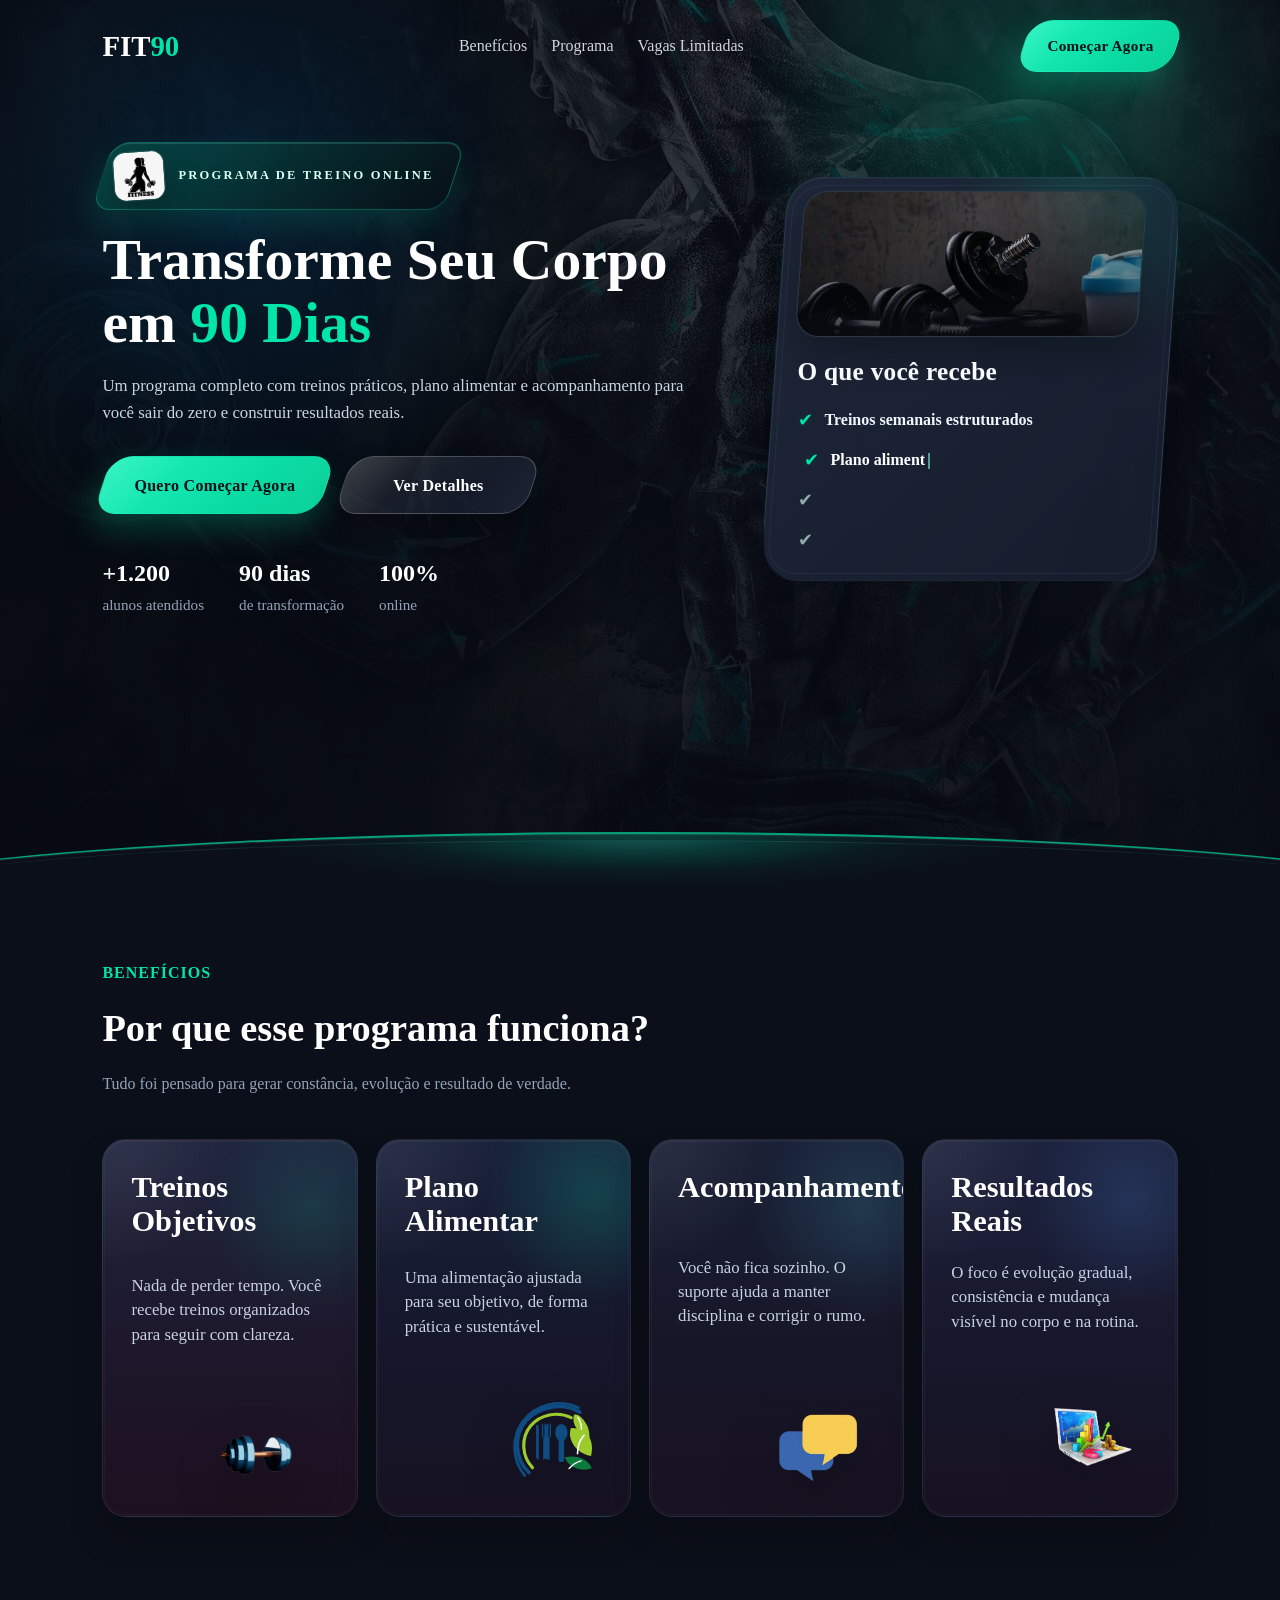
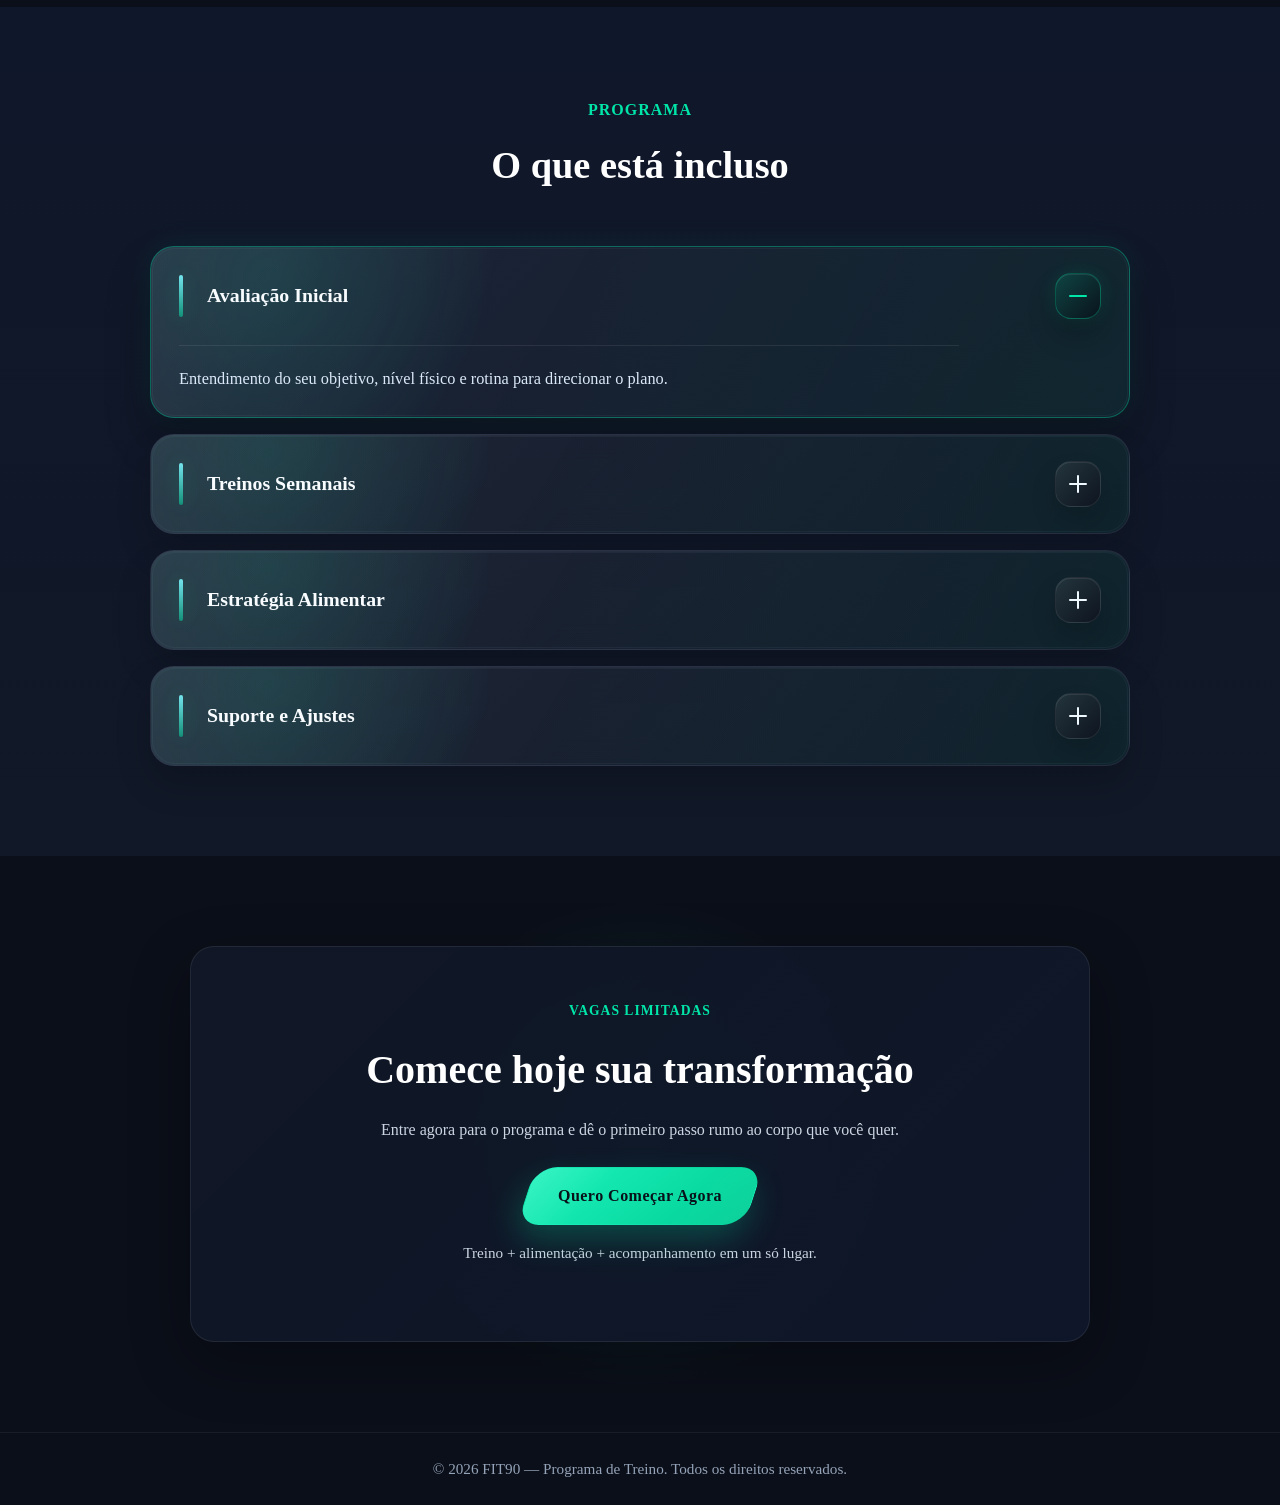
==== index.html @ c7114354 "Add files via upload" ====
<!DOCTYPE html>
<html lang="pt-BR">
<head>
  <meta charset="UTF-8" />
  <meta name="viewport" content="width=device-width, initial-scale=1.0" />
  <title>Programa de Treino | Transforme Seu Corpo</title>
  <link rel="stylesheet" href="style.css" />
</head>
<body class="site-body">
  <div class="app-view app-view--landing" id="landingView">
  <header class="hero">
    <nav class="navbar">
      <div class="logo">FIT<span>90</span></div>
      <ul class="nav-links">
        <li><a href="#beneficios">Benef&iacute;cios</a></li>
        <li><a href="#programa">Programa</a></li>
        <li><a href="#cta">Vagas Limitadas</a></li>
      </ul>
      <a href="#checkout" class="btn btn-nav" data-open-checkout>Come&ccedil;ar Agora</a>
    </nav>

    <div class="hero-content">
      <div class="hero-text">
        <span class="tag">
          <img class="tag-logo" src="fitness.jpg" alt="Logo Fitness" draggable="false" />
          Programa de treino online
        </span>
        <h1>Transforme Seu Corpo em <span>90 Dias</span></h1>
        <p>
          Um programa completo com treinos pr&aacute;ticos, plano alimentar e acompanhamento
          para voc&ecirc; sair do zero e construir resultados reais.
        </p>

        <div class="hero-buttons">
          <a href="#checkout" class="btn" data-open-checkout>Quero Come&ccedil;ar Agora</a>
          <a href="#programa" class="btn btn-secondary">Ver Detalhes</a>
        </div>

        <div class="hero-stats">
          <div>
            <strong>+1.200</strong>
            <span>alunos atendidos</span>
          </div>
          <div>
            <strong>90 dias</strong>
            <span>de transforma&ccedil;&atilde;o</span>
          </div>
          <div>
            <strong>100%</strong>
            <span>online</span>
          </div>
        </div>
      </div>

      <div class="hero-card">
        <div class="card-glow"></div>
        <div class="hero-card-media">
          <img src="rotina.png" alt="Ilustra&ccedil;&atilde;o de halteres e coqueteleira" draggable="false" />
        </div>
        <h3>O que voc&ecirc; recebe</h3>
        <ul class="typed-list">
          <li class="typed-item" data-text="Treinos semanais estruturados">
            <span class="checkmark" aria-hidden="true">&#10004;</span>
            <span class="typed-text">Treinos semanais estruturados</span>
          </li>
          <li class="typed-item" data-text="Plano alimentar pr&aacute;tico">
            <span class="checkmark" aria-hidden="true">&#10004;</span>
            <span class="typed-text">Plano alimentar pr&aacute;tico</span>
          </li>
          <li class="typed-item" data-text="Acompanhamento e suporte">
            <span class="checkmark" aria-hidden="true">&#10004;</span>
            <span class="typed-text">Acompanhamento e suporte</span>
          </li>
          <li class="typed-item" data-text="Estrat&eacute;gia para emagrecer ou ganhar massa">
            <span class="checkmark" aria-hidden="true">&#10004;</span>
            <span class="typed-text">Estrat&eacute;gia para emagrecer ou ganhar massa</span>
          </li>
        </ul>
      </div>
    </div>
  </header>

  <section id="beneficios" class="section">
    <div class="section-title section-title-left">
      <span>Benef&iacute;cios</span>
      <h2>Por que esse programa funciona?</h2>
      <p>
        Tudo foi pensado para gerar const&acirc;ncia, evolu&ccedil;&atilde;o e resultado de verdade.
      </p>
    </div>

    <div class="cards">
      <div class="card benefit-card benefit-card--teal reveal">
        <h3>Treinos Objetivos</h3>
        <p>
          Nada de perder tempo. Voc&ecirc; recebe treinos organizados para seguir com clareza.
        </p>
        <span class="benefit-icon benefit-icon--image" aria-hidden="true">
          <img src="alter-clean.png" alt="" draggable="false" />
        </span>
      </div>

      <div class="card benefit-card benefit-card--emerald reveal">
        <h3>Plano Alimentar</h3>
        <p>
          Uma alimenta&ccedil;&atilde;o ajustada para seu objetivo, de forma pr&aacute;tica e sustent&aacute;vel.
        </p>
        <span class="benefit-icon benefit-icon--image benefit-icon--food" aria-hidden="true">
          <img src="alimentacao-limpa.svg" alt="" draggable="false" />
        </span>
      </div>

      <div class="card benefit-card benefit-card--cyan reveal">
        <h3>Acompanhamento</h3>
        <p>
          Voc&ecirc; n&atilde;o fica sozinho. O suporte ajuda a manter disciplina e corrigir o rumo.
        </p>
        <span class="benefit-icon benefit-icon--image benefit-icon--chat" aria-hidden="true">
          <img src="chat-clean.png" alt="" draggable="false" />
        </span>
      </div>

      <div class="card benefit-card benefit-card--blue reveal">
        <h3>Resultados Reais</h3>
        <p>
          O foco &eacute; evolu&ccedil;&atilde;o gradual, consist&ecirc;ncia e mudan&ccedil;a vis&iacute;vel no corpo e na rotina.
        </p>
        <span class="benefit-icon benefit-icon--image benefit-icon--stats" aria-hidden="true">
          <img src="estatistica.png" alt="" draggable="false" />
        </span>
      </div>
    </div>
  </section>

  <section id="programa" class="section dark-section">
    <div class="section-title">
      <span>Programa</span>
      <h2>O que est&aacute; incluso</h2>
    </div>

    <div class="program-accordion">
      <article class="program-item reveal is-open">
        <button
          class="program-toggle"
          type="button"
          id="program-toggle-1"
          aria-expanded="true"
          aria-controls="program-panel-1"
        >
          <span class="program-toggle-label">Avalia&ccedil;&atilde;o Inicial</span>
          <span class="program-toggle-icon" aria-hidden="true"></span>
        </button>
        <div
          class="program-panel"
          id="program-panel-1"
          role="region"
          aria-labelledby="program-toggle-1"
          aria-hidden="false"
        >
          <div class="program-panel-inner">
            <p>Entendimento do seu objetivo, n&iacute;vel f&iacute;sico e rotina para direcionar o plano.</p>
          </div>
        </div>
      </article>

      <article class="program-item reveal">
        <button
          class="program-toggle"
          type="button"
          id="program-toggle-2"
          aria-expanded="false"
          aria-controls="program-panel-2"
        >
          <span class="program-toggle-label">Treinos Semanais</span>
          <span class="program-toggle-icon" aria-hidden="true"></span>
        </button>
        <div
          class="program-panel"
          id="program-panel-2"
          role="region"
          aria-labelledby="program-toggle-2"
          aria-hidden="true"
        >
          <div class="program-panel-inner">
            <p>Treinos montados para academia, casa ou rotina h&iacute;brida.</p>
          </div>
        </div>
      </article>

      <article class="program-item reveal">
        <button
          class="program-toggle"
          type="button"
          id="program-toggle-3"
          aria-expanded="false"
          aria-controls="program-panel-3"
        >
          <span class="program-toggle-label">Estrat&eacute;gia Alimentar</span>
          <span class="program-toggle-icon" aria-hidden="true"></span>
        </button>
        <div
          class="program-panel"
          id="program-panel-3"
          role="region"
          aria-labelledby="program-toggle-3"
          aria-hidden="true"
        >
          <div class="program-panel-inner">
            <p>Organiza&ccedil;&atilde;o da alimenta&ccedil;&atilde;o para potencializar seu desempenho e evolu&ccedil;&atilde;o.</p>
          </div>
        </div>
      </article>

      <article class="program-item reveal">
        <button
          class="program-toggle"
          type="button"
          id="program-toggle-4"
          aria-expanded="false"
          aria-controls="program-panel-4"
        >
          <span class="program-toggle-label">Suporte e Ajustes</span>
          <span class="program-toggle-icon" aria-hidden="true"></span>
        </button>
        <div
          class="program-panel"
          id="program-panel-4"
          role="region"
          aria-labelledby="program-toggle-4"
          aria-hidden="true"
        >
          <div class="program-panel-inner">
            <p>Acompanhamento cont&iacute;nuo para adaptar o programa conforme seus resultados.</p>
          </div>
        </div>
      </article>
    </div>
  </section>

  <section id="cta" class="cta-section">
    <div class="cta-box reveal">
      <span class="cta-mini">Vagas limitadas</span>
      <h2>Comece hoje sua transforma&ccedil;&atilde;o</h2>
      <p>
        Entre agora para o programa e d&ecirc; o primeiro passo rumo ao corpo que voc&ecirc; quer.
      </p>
      <a href="#checkout" class="btn pulse-btn" data-open-checkout>Quero Come&ccedil;ar Agora</a>
      <p class="small-text">Treino + alimenta&ccedil;&atilde;o + acompanhamento em um s&oacute; lugar.</p>
    </div>
  </section>

  <footer class="footer">
    <p>&copy; 2026 FIT90 &mdash; Programa de Treino. Todos os direitos reservados.</p>
  </footer>
  </div>

  <div class="app-view app-view--checkout" id="checkoutView" aria-hidden="true">
    <main class="checkout-shell">
      <button class="checkout-back" type="button" data-close-checkout>Voltar</button>

      <section class="checkout-hero">
        <div class="checkout-overview">
          <span class="checkout-kicker">Checkout FIT90</span>
          <h1 id="checkoutTitle">Finalize sua entrada no programa</h1>
          <p class="checkout-lead">
            Escolha Pix ou cart&atilde;o e siga para o pagamento.
          </p>

          <div class="checkout-info-card">
            <h2>O que voc&ecirc; garante hoje</h2>
            <ul class="checkout-includes checkout-typed-list">
              <li class="checkout-typed-item" data-text="Treinos pr&aacute;ticos organizados para 90 dias">
                <span class="checkout-bullet" aria-hidden="true"></span>
                <span class="typed-text">Treinos pr&aacute;ticos organizados para 90 dias</span>
              </li>
              <li class="checkout-typed-item" data-text="Plano alimentar objetivo e aplic&aacute;vel">
                <span class="checkout-bullet" aria-hidden="true"></span>
                <span class="typed-text">Plano alimentar objetivo e aplic&aacute;vel</span>
              </li>
              <li class="checkout-typed-item" data-text="Suporte para manter const&acirc;ncia e resultado">
                <span class="checkout-bullet" aria-hidden="true"></span>
                <span class="typed-text">Suporte para manter const&acirc;ncia e resultado</span>
              </li>
            </ul>

            <div class="checkout-flags">
              <span>Acesso online</span>
              <span>Pix e cart&atilde;o</span>
              <span>Entrada imediata</span>
            </div>
          </div>
        </div>

        <div class="checkout-column">
          <div class="checkout-panel" id="checkoutPanel" aria-label="Checkout do programa">
            <div class="checkout-summary">
              <span class="checkout-summary-label">Valor final</span>
              <strong class="checkout-summary-total" id="checkoutTotal">Calculando total</strong>
            </div>

            <div class="checkout-methods" role="tablist" aria-label="Formas de pagamento">
              <button class="checkout-method is-active" type="button" data-method="pix" aria-pressed="true">
                <span class="checkout-method-tag">Pix</span>
                <strong class="checkout-method-total" id="checkoutPixTotal">Calculando total</strong>
                <span class="checkout-method-copy">Pagamento instant&acirc;neo com total final j&aacute; ajustado.</span>
              </button>

              <button class="checkout-method" type="button" data-method="card" aria-pressed="false">
                <span class="checkout-method-tag">Cart&atilde;o</span>
                <strong class="checkout-method-total" id="checkoutCardTotal">Calculando total</strong>
                <span class="checkout-method-copy">Checkout seguro com o total final fechado para o cliente.</span>
              </button>
            </div>

            <a href="#" class="btn pulse-btn checkout-submit" id="checkoutButton">Finalizar com Pix</a>
            <p class="checkout-helper" id="checkoutHelper">
              Selecione a forma de pagamento para continuar.
            </p>
          </div>

          <div class="checkout-trust">
            <strong>Pagamento seguro</strong>
            <p>
              Esta p&aacute;gina foi preparada para enviar o cliente ao checkout com o total final de Pix ou cart&atilde;o
              j&aacute; calculado.
            </p>
          </div>
        </div>
      </section>
    </main>
  </div>

  <script src="script.js"></script>
</body>
</html>
---- style.css ----
* {
  margin: 0;
  padding: 0;
  box-sizing: border-box;
}

html {
  scroll-behavior: smooth;
}

body {
  font-family: 'Times New Roman', Times, serif;
  background: #0b0f19;
  color: #ffffff;
  line-height: 1.6;
  -webkit-user-select: none;
  -ms-user-select: none;
  user-select: none;
}

a {
  text-decoration: none;
}

.hero {
  position: relative;
  min-height: 100vh;
  padding: 20px 8%;
  overflow: hidden;
  isolation: isolate;
  background: linear-gradient(135deg, #09111b, #0e1726, #0b1320);
}

.hero::before {
  content: "";
  position: absolute;
  inset: 0;
  background:
    linear-gradient(90deg, rgba(6, 10, 18, 0.94) 0%, rgba(6, 10, 18, 0.88) 28%, rgba(6, 10, 18, 0.62) 54%, rgba(6, 10, 18, 0.82) 100%),
    linear-gradient(180deg, rgba(7, 11, 18, 0.28), rgba(7, 11, 18, 0.62)),
    url("background.png") center center / cover no-repeat;
  opacity: 0.92;
  transform: scale(1.03);
  z-index: -3;
}

.hero::after {
  content: "";
  position: absolute;
  inset: 0;
  background:
    radial-gradient(circle at 80% 12%, rgba(0, 229, 168, 0.2), transparent 22%),
    radial-gradient(circle at 18% 22%, rgba(0, 153, 255, 0.12), transparent 26%),
    linear-gradient(180deg, rgba(5, 8, 14, 0.1), rgba(5, 8, 14, 0.42));
  pointer-events: none;
  z-index: -2;
}

.navbar {
  display: flex;
  justify-content: space-between;
  align-items: center;
  gap: 20px;
  margin-bottom: 70px;
  flex-wrap: wrap;
}

.navbar,
.hero-content {
  position: relative;
  z-index: 1;
}

.logo {
  font-size: 1.8rem;
  font-weight: bold;
  color: #ffffff;
}

.logo span {
  color: #00e5a8;
}

.nav-links {
  display: flex;
  list-style: none;
  gap: 24px;
}

.nav-links a {
  color: #d1d5db;
  transition: 0.3s;
}

.nav-links a:hover {
  color: #00e5a8;
}

.btn {
  --btn-bg: linear-gradient(135deg, #1cf2bc, #00cf95);
  --btn-border: transparent;
  --btn-shadow: 0 14px 32px rgba(0, 229, 168, 0.24);
  --btn-shadow-hover: 0 20px 38px rgba(0, 229, 168, 0.3);
  display: inline-flex;
  align-items: center;
  justify-content: center;
  min-height: 58px;
  padding: 0 32px;
  background: transparent;
  color: #081018;
  font-weight: bold;
  letter-spacing: 0.02em;
  position: relative;
  isolation: isolate;
  transition: transform 0.3s ease, color 0.3s ease;
}

.btn::before {
  content: "";
  position: absolute;
  inset: 0;
  background: var(--btn-bg);
  border: 1px solid var(--btn-border);
  border-radius: 22px;
  transform: skewX(-18deg);
  box-shadow: var(--btn-shadow);
  z-index: -2;
  transition:
    transform 0.3s ease,
    box-shadow 0.3s ease,
    border-color 0.3s ease,
    background 0.3s ease;
}

.btn::after {
  content: "";
  position: absolute;
  inset: 1px;
  border-radius: 20px;
  background: linear-gradient(120deg, rgba(255, 255, 255, 0.18), transparent 32%, transparent 68%, rgba(255, 255, 255, 0.08));
  transform: skewX(-18deg);
  opacity: 0.65;
  z-index: -1;
  pointer-events: none;
  transition: opacity 0.3s ease;
}

.btn:hover {
  transform: translateY(-3px);
}

.btn:hover::before {
  transform: skewX(-18deg) scale(1.02);
  box-shadow: var(--btn-shadow-hover);
}

.btn:hover::after {
  opacity: 0.9;
}

.btn:focus-visible {
  outline: 2px solid #ffffff;
  outline-offset: 6px;
}

.btn-secondary {
  --btn-bg: linear-gradient(135deg, rgba(255, 255, 255, 0.1), rgba(15, 23, 42, 0.95));
  --btn-border: rgba(255, 255, 255, 0.22);
  --btn-shadow: 0 14px 28px rgba(0, 0, 0, 0.18);
  --btn-shadow-hover: 0 18px 34px rgba(0, 229, 168, 0.16);
  color: #ffffff;
}

.btn-secondary:hover {
  color: #00e5a8;
}

.btn-secondary:hover::before {
  border-color: rgba(0, 229, 168, 0.55);
  background: linear-gradient(135deg, rgba(0, 229, 168, 0.14), rgba(15, 23, 42, 0.95));
}

.btn-nav {
  min-height: 52px;
  padding: 0 24px;
  font-size: 0.95rem;
}

.hero-content {
  display: grid;
  grid-template-columns: 1.2fr 0.8fr;
  align-items: center;
  gap: 40px;
}

.hero-text h1 {
  font-size: 3.6rem;
  line-height: 1.1;
  margin: 18px 0;
  max-width: 650px;
}

.hero-text h1 span {
  color: #00e5a8;
}

.hero-text p {
  color: #cbd5e1;
  max-width: 600px;
  font-size: 1.05rem;
}

.tag {
  display: inline-flex;
  align-items: center;
  gap: 14px;
  position: relative;
  padding: 10px 22px 10px 12px;
  color: #dffef4;
  font-size: 0.78rem;
  font-weight: 700;
  letter-spacing: 0.18em;
  text-transform: uppercase;
  isolation: isolate;
  text-shadow: 0 0 14px rgba(0, 229, 168, 0.2);
}

.tag::before {
  content: "";
  position: absolute;
  inset: 0;
  background: linear-gradient(135deg, rgba(0, 229, 168, 0.22), rgba(8, 16, 24, 0.92));
  border: 1px solid rgba(0, 229, 168, 0.3);
  border-radius: 18px;
  transform: skewX(-18deg);
  box-shadow:
    0 14px 30px rgba(0, 229, 168, 0.14),
    inset 0 1px 0 rgba(255, 255, 255, 0.12);
  z-index: -2;
}

.tag-logo {
  width: 50px;
  height: 48px;
  flex-shrink: 0;
  object-fit: contain;
  background: rgba(255, 255, 255, 0.96);
  border-radius: 12px;
  padding: 2px;
  box-shadow:
    0 10px 22px rgba(0, 0, 0, 0.22),
    0 0 0 1px rgba(255, 255, 255, 0.12);
  transform: rotate(-4deg);
}

.hero-buttons {
  display: flex;
  gap: 16px;
  margin-top: 30px;
  flex-wrap: wrap;
}

.hero-buttons .btn,
.cta-box .btn {
  min-width: 190px;
}

.hero-stats {
  display: flex;
  gap: 35px;
  margin-top: 40px;
  flex-wrap: wrap;
}

.hero-stats div {
  display: flex;
  flex-direction: column;
}

.hero-stats strong {
  font-size: 1.5rem;
  color: #ffffff;
}

.hero-stats span {
  color: #94a3b8;
  font-size: 0.95rem;
}

.hero-card {
  --card-angle: -4deg;
  --card-angle-inverse: 4deg;
  position: relative;
  min-height: 0;
  padding: 14px 30px 28px;
  overflow: hidden;
  isolation: isolate;
  border-radius: 34px;
}

.hero-card::before {
  content: "";
  position: absolute;
  inset: 0 10px;
  background: linear-gradient(135deg, rgba(31, 39, 58, 0.96), rgba(22, 29, 46, 0.94));
  border: 1px solid rgba(132, 156, 190, 0.22);
  border-radius: 36px;
  transform: skewX(var(--card-angle));
  box-shadow:
    0 24px 70px rgba(0, 0, 0, 0.34),
    0 0 0 1px rgba(0, 229, 168, 0.05);
  backdrop-filter: blur(14px);
  z-index: -3;
  animation: heroCardPulse 4.8s ease-in-out infinite;
}

.hero-card::after {
  content: "";
  position: absolute;
  inset: 8px 16px;
  border: 1px solid rgba(180, 211, 255, 0.08);
  border-radius: 30px;
  transform: skewX(var(--card-angle));
  opacity: 0.9;
  z-index: -2;
}

.card-glow {
  position: absolute;
  width: 260px;
  height: 260px;
  background:
    radial-gradient(circle, rgba(0, 229, 168, 0.18) 0%, rgba(0, 229, 168, 0.08) 38%, rgba(0, 229, 168, 0) 72%);
  border-radius: 50%;
  top: -88px;
  right: -42px;
  filter: blur(18px);
  animation: glowOrbit 5.2s ease-in-out infinite;
  pointer-events: none;
  z-index: -1;
}

.hero-card > :not(.card-glow) {
  position: relative;
  z-index: 1;
}

.hero-card-media {
  position: relative;
  width: calc(100% - 12px);
  height: 146px;
  margin: 0 auto 14px;
  overflow: hidden;
  border-radius: 24px;
  transform: skewX(var(--card-angle));
  transform-origin: center;
  border: 1px solid rgba(255, 255, 255, 0.12);
  box-shadow:
    0 18px 34px rgba(0, 0, 0, 0.28),
    0 0 0 1px rgba(0, 229, 168, 0.06);
  background: #141925;
}

.hero-card-media::before {
  content: "";
  position: absolute;
  inset: auto 0 0 0;
  height: 38%;
  background: linear-gradient(180deg, rgba(8, 12, 18, 0), rgba(8, 12, 18, 0.76));
  z-index: 2;
  pointer-events: none;
}

.hero-card-media::after {
  content: "";
  position: absolute;
  inset: 0;
  background:
    linear-gradient(180deg, rgba(8, 12, 18, 0.06), rgba(8, 12, 18, 0.24)),
    linear-gradient(90deg, rgba(11, 15, 25, 0.12), rgba(11, 15, 25, 0.02) 38%, rgba(11, 15, 25, 0.28)),
    radial-gradient(circle at top right, rgba(0, 229, 168, 0.16), transparent 34%);
  pointer-events: none;
}

.hero-card-media img {
  width: calc(100% + 18px);
  height: 100%;
  object-fit: cover;
  object-position: 50% 50%;
  display: block;
  transform: translateX(-4px) skewX(var(--card-angle-inverse)) scale(1.08);
  filter: saturate(0.9) contrast(1.04) brightness(0.86);
  user-select: none;
  -webkit-user-drag: none;
}

.hero-card h3 {
  position: relative;
  margin-bottom: 14px;
  font-size: 1.58rem;
  letter-spacing: 0.01em;
  color: #f8fcff;
  text-shadow: 0 1px 0 rgba(255, 255, 255, 0.06);
  padding-inline: 4px;
}

.hero-card ul {
  position: relative;
  list-style: none;
  display: grid;
  gap: 12px;
  padding-inline: 4px;
}

.hero-card li {
  min-height: 28px;
  color: #edf7ff;
  display: flex;
  align-items: center;
  gap: 12px;
  opacity: 0.62;
  transition: transform 0.3s ease, opacity 0.3s ease, color 0.3s ease;
}

.checkmark {
  color: #d8fff3;
  font-size: 1.1rem;
  flex-shrink: 0;
  text-shadow: 0 0 8px rgba(0, 229, 168, 0.14);
}

.typed-text {
  display: inline-block;
  min-height: 1.4em;
  font-weight: 600;
}

.typed-item.is-typing,
.typed-item.typed-done {
  opacity: 1;
}

.typed-item.is-typing {
  color: #ffffff;
  transform: translateX(6px);
  text-shadow: 0 0 8px rgba(255, 255, 255, 0.05);
}

.typed-item.typed-done {
  color: #f0f8ff;
}

.typed-item.is-typing .checkmark,
.typed-item.typed-done .checkmark {
  color: #00e5a8;
}

.typed-item.is-typing .typed-text::after {
  content: "|";
  margin-left: 2px;
  color: #7effdb;
  animation: blinkCursor 0.75s step-end infinite;
}

@keyframes heroCardPulse {
  0%,
  100% {
    box-shadow:
      0 24px 70px rgba(0, 0, 0, 0.34),
      0 0 0 1px rgba(0, 229, 168, 0.05);
  }
  50% {
    box-shadow:
      0 28px 82px rgba(0, 0, 0, 0.42),
      0 0 34px rgba(0, 229, 168, 0.14);
  }
}

@keyframes glowOrbit {
  0%,
  100% {
    transform: scale(0.96);
    opacity: 0.72;
  }
  50% {
    transform: scale(1.08) translate(-10px, 8px);
    opacity: 1;
  }
}

@keyframes blinkCursor {
  50% {
    opacity: 0;
  }
}

.section {
  padding: 90px 8%;
}

#beneficios {
  position: relative;
  background: #0b0f19;
  padding-top: 86px;
  margin-top: -26px;
  overflow: visible;
  z-index: 1;
}

#beneficios::before {
  content: "";
  position: absolute;
  left: 50%;
  top: -42px;
  transform: translateX(-50%);
  width: 132vw;
  max-width: none;
  height: 74px;
  background:
    radial-gradient(
      ellipse 34% 112% at 50% 0,
      rgba(0, 229, 168, 0.24) 0%,
      rgba(0, 229, 168, 0.14) 24%,
      rgba(0, 229, 168, 0.05) 42%,
      rgba(11, 15, 25, 0) 68%
    ),
    linear-gradient(#0b0f19, #0b0f19);
  background-repeat: no-repeat;
  background-position: 50% 0, 50% 0;
  background-size: 100% 100%, 100% 100%;
  border-top: 2px solid rgba(0, 229, 168, 0.68);
  border-radius: 50% 50% 0 0 / 100% 100% 0 0;
  box-shadow: inset 0 1px 0 rgba(255, 255, 255, 0.08);
  animation: dividerGlowPulse 7.2s ease-in-out infinite;
  pointer-events: none;
  z-index: 0;
}

#beneficios::after {
  content: "";
  position: absolute;
  left: 50%;
  top: -34px;
  transform: translateX(-50%);
  width: 118vw;
  max-width: none;
  height: 50px;
  background:
    radial-gradient(
      ellipse 26% 100% at 50% 0,
      rgba(124, 245, 255, 0.18) 0%,
      rgba(0, 229, 168, 0.08) 28%,
      rgba(11, 15, 25, 0) 70%
    );
  background-repeat: no-repeat;
  background-position: 50% 0;
  background-size: 100% 100%;
  border-top: 1px solid rgba(88, 226, 255, 0.2);
  border-radius: 50% 50% 0 0 / 100% 100% 0 0;
  filter: none;
  opacity: 0.58;
  animation: dividerGlowDrift 8.8s ease-in-out infinite;
  pointer-events: none;
  z-index: 0;
}

#beneficios > * {
  position: relative;
  z-index: 1;
}

@keyframes dividerGlowPulse {
  0%,
  100% {
    background-position: 50% 0, 50% 0;
    background-size: 100% 100%, 100% 100%;
    opacity: 1;
  }

  50% {
    background-position: 50% -1px, 50% 0;
    background-size: 104% 108%, 100% 100%;
    opacity: 0.96;
  }
}

@keyframes dividerGlowDrift {
  0%,
  100% {
    background-position: 50% 0;
    background-size: 100% 100%;
    opacity: 0.58;
  }

  35% {
    background-position: 49.5% -1px;
    background-size: 103% 106%;
    opacity: 0.72;
  }

  65% {
    background-position: 51% 0;
    background-size: 101.5% 104%;
    opacity: 0.64;
  }
}

.section-title {
  text-align: center;
  max-width: 750px;
  margin: 0 auto 50px;
}

.section-title-left {
  text-align: left;
  max-width: none;
  margin: 0 0 42px;
}

.section-title span {
  color: #00e5a8;
  font-weight: bold;
  text-transform: uppercase;
  letter-spacing: 1px;
}

.section-title h2 {
  font-size: 2.4rem;
  margin: 12px 0;
}

.section-title p {
  color: #94a3b8;
}

.cards {
  display: grid;
  grid-template-columns: repeat(4, 1fr);
  gap: 18px;
}

.card {
  position: relative;
  overflow: hidden;
  min-height: 342px;
  display: flex;
  flex-direction: column;
  justify-content: space-between;
  gap: 22px;
  padding: 30px 28px 24px;
  background: linear-gradient(180deg, rgba(30, 35, 60, 0.98), rgba(28, 18, 34, 0.96));
  border: 1px solid rgba(255, 255, 255, 0.08);
  border-radius: 24px;
  box-shadow:
    0 20px 36px rgba(0, 0, 0, 0.2),
    inset 0 1px 0 rgba(255, 255, 255, 0.05);
  isolation: isolate;
  transition:
    transform 0.3s ease,
    border-color 0.3s ease,
    box-shadow 0.3s ease;
}

.benefit-card::before {
  content: "";
  position: absolute;
  inset: 0;
  background:
    radial-gradient(circle at top left, rgba(255, 255, 255, 0.08), transparent 28%),
    linear-gradient(180deg, rgba(255, 255, 255, 0.02), rgba(255, 255, 255, 0));
  pointer-events: none;
  opacity: 0.95;
}

.benefit-card::after {
  content: "";
  position: absolute;
  inset: 1px;
  border-radius: 23px;
  border: 1px solid rgba(188, 220, 255, 0.04);
  pointer-events: none;
}

.benefit-card > * {
  position: relative;
  z-index: 1;
}

.card:hover {
  transform: translateY(-6px);
  border-color: rgba(0, 229, 168, 0.35);
  box-shadow:
    0 28px 46px rgba(0, 0, 0, 0.26),
    0 0 0 1px rgba(0, 229, 168, 0.05);
}

.card h3 {
  max-width: 220px;
  color: #ffffff;
  font-size: 1.9rem;
  line-height: 1.14;
}

.card p {
  max-width: 230px;
  color: #c7d2e2;
  font-size: 1.05rem;
  line-height: 1.45;
}

.benefit-card--teal {
  background:
    radial-gradient(circle at 82% 18%, rgba(0, 229, 168, 0.12), transparent 28%),
    linear-gradient(180deg, rgba(29, 34, 60, 0.98), rgba(30, 16, 32, 0.98));
}

.benefit-card--emerald {
  background:
    radial-gradient(circle at 86% 14%, rgba(0, 229, 168, 0.18), transparent 28%),
    linear-gradient(180deg, rgba(22, 30, 56, 0.98), rgba(22, 18, 34, 0.98));
}

.benefit-card--cyan {
  background:
    radial-gradient(circle at 84% 18%, rgba(88, 226, 255, 0.14), transparent 30%),
    linear-gradient(180deg, rgba(22, 28, 50, 0.98), rgba(24, 18, 34, 0.98));
}

.benefit-card--blue {
  background:
    radial-gradient(circle at 82% 16%, rgba(84, 154, 255, 0.16), transparent 28%),
    linear-gradient(180deg, rgba(25, 31, 58, 0.98), rgba(23, 18, 34, 0.98));
}

.benefit-icon {
  align-self: flex-end;
  width: 76px;
  height: 76px;
  display: inline-flex;
  align-items: center;
  justify-content: center;
  margin-top: 24px;
  border-radius: 22px;
  color: #8df2ff;
  background:
    radial-gradient(circle at 35% 28%, rgba(255, 255, 255, 0.22), transparent 34%),
    linear-gradient(135deg, rgba(255, 255, 255, 0.14), rgba(17, 21, 38, 0.92));
  border: 1px solid rgba(255, 255, 255, 0.12);
  box-shadow:
    0 18px 28px rgba(0, 0, 0, 0.24),
    0 0 24px rgba(0, 229, 168, 0.08);
}

.benefit-icon svg {
  width: 42px;
  height: 42px;
  fill: currentColor;
}

.benefit-icon--image {
  width: 138px;
  height: 86px;
  padding: 0;
  border: none;
  border-radius: 0;
  background: transparent;
  box-shadow: none;
}

.benefit-icon--image img {
  width: 100%;
  height: 100%;
  display: block;
  object-fit: contain;
  filter: drop-shadow(0 18px 24px rgba(0, 0, 0, 0.28));
  user-select: none;
  -webkit-user-drag: none;
}

.benefit-icon--food {
  width: 102px;
  height: 102px;
}

.benefit-icon--chat {
  width: 114px;
  height: 88px;
}

.benefit-icon--chat img {
  transform: scale(1.18);
  transform-origin: center;
}

.benefit-icon--stats {
  width: 112px;
  height: 112px;
}

.benefit-icon--stats img {
  transform: scale(1.08);
  transform-origin: center;
}

.benefit-card--emerald .benefit-icon {
  color: #7effdb;
}

.benefit-card--cyan .benefit-icon {
  color: #87e6ff;
}

.benefit-card--blue .benefit-icon {
  color: #93bcff;
}

.dark-section {
  background: linear-gradient(180deg, #0f172a, #111827);
}

.program-accordion {
  max-width: 980px;
  margin: 0 auto;
  display: grid;
  gap: 16px;
}

.program-item {
  position: relative;
  overflow: hidden;
  isolation: isolate;
  background: linear-gradient(135deg, rgba(34, 42, 60, 0.94), rgba(17, 23, 37, 0.98));
  border: 1px solid rgba(128, 148, 178, 0.16);
  border-radius: 24px;
  box-shadow:
    0 18px 34px rgba(0, 0, 0, 0.18),
    inset 0 1px 0 rgba(255, 255, 255, 0.05);
  backdrop-filter: blur(14px);
  transition:
    transform 0.3s ease,
    border-color 0.3s ease,
    box-shadow 0.3s ease,
    background 0.3s ease;
}

.program-item::before {
  content: "";
  position: absolute;
  inset: 0;
  background:
    radial-gradient(circle at 12% 18%, rgba(0, 229, 168, 0.12), transparent 26%),
    linear-gradient(120deg, rgba(255, 255, 255, 0.08), rgba(255, 255, 255, 0) 36%, rgba(0, 229, 168, 0.08));
  opacity: 0.88;
  pointer-events: none;
}

.program-item::after {
  content: "";
  position: absolute;
  inset: 1px;
  border-radius: 23px;
  border: 1px solid rgba(196, 220, 255, 0.05);
  pointer-events: none;
  opacity: 0.9;
}

.program-item:hover {
  transform: translateY(-2px);
  border-color: rgba(0, 229, 168, 0.28);
  box-shadow:
    0 22px 40px rgba(0, 0, 0, 0.24),
    0 0 0 1px rgba(0, 229, 168, 0.06);
}

.program-item.is-open {
  background: linear-gradient(135deg, rgba(30, 40, 60, 0.98), rgba(18, 25, 39, 1));
  border-color: rgba(0, 229, 168, 0.38);
  box-shadow:
    0 24px 44px rgba(0, 0, 0, 0.26),
    0 0 32px rgba(0, 229, 168, 0.08);
}

.program-toggle {
  width: 100%;
  display: flex;
  align-items: center;
  justify-content: space-between;
  gap: 24px;
  padding: 26px 28px;
  background: transparent;
  border: none;
  color: #f8fcff;
  font: inherit;
  text-align: left;
  cursor: pointer;
  position: relative;
  z-index: 1;
}

.program-toggle::before {
  content: "";
  width: 4px;
  height: 42px;
  flex-shrink: 0;
  border-radius: 999px;
  background: linear-gradient(180deg, rgba(124, 245, 255, 0.9), rgba(0, 229, 168, 0.5));
  box-shadow: 0 0 18px rgba(0, 229, 168, 0.24);
}

.program-toggle-label {
  flex: 1;
  font-size: clamp(1.12rem, 1.55vw, 1.45rem);
  font-weight: 700;
  line-height: 1.3;
  text-shadow: 0 1px 0 rgba(255, 255, 255, 0.04);
}

.program-toggle-icon {
  position: relative;
  width: 46px;
  height: 46px;
  flex-shrink: 0;
  color: #eef9ff;
  border-radius: 16px;
  background: linear-gradient(135deg, rgba(255, 255, 255, 0.08), rgba(14, 19, 31, 0.9));
  border: 1px solid rgba(255, 255, 255, 0.08);
  box-shadow:
    inset 0 1px 0 rgba(255, 255, 255, 0.08),
    0 14px 24px rgba(0, 0, 0, 0.18);
}

.program-toggle-icon::before,
.program-toggle-icon::after {
  content: "";
  position: absolute;
  left: 50%;
  top: 50%;
  width: 18px;
  height: 2px;
  border-radius: 999px;
  background: currentColor;
  transform: translate(-50%, -50%);
  transition:
    transform 0.3s ease,
    opacity 0.25s ease,
    background-color 0.3s ease;
}

.program-toggle-icon::after {
  transform: translate(-50%, -50%) rotate(90deg);
}

.program-item.is-open .program-toggle-icon {
  color: #00e5a8;
  background: linear-gradient(135deg, rgba(0, 229, 168, 0.16), rgba(10, 18, 28, 0.94));
  border-color: rgba(0, 229, 168, 0.28);
  box-shadow:
    inset 0 1px 0 rgba(255, 255, 255, 0.08),
    0 16px 28px rgba(0, 0, 0, 0.22),
    0 0 18px rgba(0, 229, 168, 0.12);
}

.program-item.is-open .program-toggle-icon::after {
  opacity: 0;
  transform: translate(-50%, -50%) rotate(90deg) scaleX(0.35);
}

.program-toggle:focus-visible {
  outline: 2px solid #ffffff;
  outline-offset: -6px;
}

.program-panel {
  display: grid;
  grid-template-rows: 0fr;
  position: relative;
  z-index: 1;
  transition: grid-template-rows 0.35s ease;
}

.program-item.is-open .program-panel {
  grid-template-rows: 1fr;
}

.program-panel-inner {
  overflow: hidden;
  padding: 0 28px;
  transition: padding 0.35s ease;
}

.program-item.is-open .program-panel-inner {
  padding: 0 28px 24px;
}

.program-panel-inner p {
  max-width: 780px;
  border-top: 1px solid rgba(255, 255, 255, 0.08);
  padding-top: 18px;
  color: #dbe8f8;
  font-size: 1.02rem;
  line-height: 1.78;
}

.cta-section {
  padding: 90px 8%;
  background:
    radial-gradient(circle at center, rgba(0, 229, 168, 0.12), transparent 35%),
    #0b0f19;
}

.cta-box {
  max-width: 900px;
  margin: 0 auto;
  text-align: center;
  padding: 50px 30px;
  background: linear-gradient(135deg, rgba(17, 24, 39, 0.9), rgba(15, 23, 42, 0.95));
  border: 1px solid rgba(255, 255, 255, 0.08);
  border-radius: 24px;
  box-shadow: 0 20px 60px rgba(0, 0, 0, 0.3);
}

.cta-mini {
  color: #00e5a8;
  font-weight: bold;
  text-transform: uppercase;
  font-size: 0.85rem;
  letter-spacing: 1px;
}

.cta-box h2 {
  font-size: 2.5rem;
  margin: 15px 0;
}

.cta-box p {
  color: #cbd5e1;
  margin-bottom: 25px;
}

.app-view--checkout {
  display: none;
}

.site-body.checkout-active {
  background:
    linear-gradient(135deg, rgba(6, 10, 18, 0.96), rgba(6, 10, 18, 0.88) 38%, rgba(6, 10, 18, 0.72)),
    url("background.png") center center / cover no-repeat,
    #0b0f19;
}

.site-body.checkout-active .app-view--landing {
  display: none;
}

.site-body.checkout-active .app-view--checkout {
  display: block;
  min-height: 100vh;
}

.app-view--checkout {
  min-height: 100vh;
  background:
    linear-gradient(135deg, rgba(6, 10, 18, 0.96), rgba(6, 10, 18, 0.88) 38%, rgba(6, 10, 18, 0.72)),
    url("background.png") center center / cover no-repeat,
    #0b0f19;
}

.checkout-page {
  min-height: 100vh;
  background:
    linear-gradient(135deg, rgba(6, 10, 18, 0.96), rgba(6, 10, 18, 0.88) 38%, rgba(6, 10, 18, 0.72)),
    url("background.png") center center / cover no-repeat,
    #0b0f19;
}

.checkout-shell {
  width: min(1180px, 100%);
  margin: 0 auto;
  padding: 26px 8% 90px;
}

.checkout-back {
  display: inline-flex;
  align-items: center;
  gap: 10px;
  margin-bottom: 26px;
  padding: 0;
  background: none;
  border: 0;
  color: #d9edf9;
  font: inherit;
  font-weight: 600;
  cursor: pointer;
}

.checkout-back::before {
  content: "";
  width: 18px;
  height: 18px;
  flex-shrink: 0;
  background: url("seta.png") center center / contain no-repeat;
  transform: translateY(1px);
}

.checkout-back:focus-visible {
  outline: 2px solid #ffffff;
  outline-offset: 6px;
}

.checkout-hero {
  display: grid;
  grid-template-columns: minmax(0, 1.05fr) minmax(360px, 0.95fr);
  gap: 34px;
  align-items: start;
}

.checkout-overview {
  padding-top: 28px;
}

.checkout-kicker {
  display: inline-flex;
  align-items: center;
  padding: 8px 14px;
  border-radius: 999px;
  background: rgba(0, 229, 168, 0.12);
  color: #8effd9;
  font-size: 0.8rem;
  font-weight: 700;
  letter-spacing: 0.14em;
  text-transform: uppercase;
}

.checkout-overview h1 {
  max-width: 640px;
  margin: 18px 0 16px;
  font-size: clamp(2.7rem, 5vw, 4.3rem);
  line-height: 1.05;
}

.checkout-lead {
  max-width: 640px;
  color: #c9d7e8;
  font-size: 1.08rem;
}

.checkout-info-card {
  margin-top: 28px;
  padding: 28px;
  background: linear-gradient(145deg, rgba(15, 22, 35, 0.92), rgba(11, 17, 27, 0.96));
  border: 1px solid rgba(255, 255, 255, 0.08);
  border-radius: 28px;
  box-shadow:
    0 20px 42px rgba(0, 0, 0, 0.24),
    inset 0 1px 0 rgba(255, 255, 255, 0.05);
}

.checkout-info-card h2 {
  margin-bottom: 16px;
  font-size: 1.35rem;
}

.checkout-includes {
  list-style: none;
  display: grid;
  gap: 12px;
}

.checkout-typed-item {
  display: flex;
  align-items: flex-start;
  gap: 14px;
  min-height: 28px;
  color: #d9e6f3;
  opacity: 0.62;
  transition: transform 0.3s ease, opacity 0.3s ease, color 0.3s ease;
}

.checkout-bullet {
  width: 10px;
  height: 10px;
  margin-top: 10px;
  flex-shrink: 0;
  border-radius: 999px;
  background: #00e5a8;
  box-shadow: 0 0 18px rgba(0, 229, 168, 0.28);
}

.checkout-typed-item.is-typing,
.checkout-typed-item.typed-done {
  opacity: 1;
}

.checkout-typed-item.is-typing {
  color: #ffffff;
  transform: translateX(6px);
  text-shadow: 0 0 8px rgba(255, 255, 255, 0.05);
}

.checkout-typed-item.typed-done {
  color: #f0f8ff;
}

.checkout-typed-item.is-typing .checkout-bullet,
.checkout-typed-item.typed-done .checkout-bullet {
  background: #00e5a8;
}

.checkout-typed-item .typed-text {
  min-height: 1.5em;
}

.checkout-typed-item.is-typing .typed-text::after {
  content: "|";
  margin-left: 2px;
  color: #7effdb;
  animation: blinkCursor 0.75s step-end infinite;
}

.checkout-flags {
  display: flex;
  flex-wrap: wrap;
  gap: 10px;
  margin-top: 24px;
}

.checkout-flags span {
  padding: 10px 14px;
  border-radius: 999px;
  background: rgba(255, 255, 255, 0.06);
  color: #dff6ff;
  font-size: 0.92rem;
}

.checkout-column {
  display: grid;
  gap: 18px;
}

.checkout-panel {
  padding: 28px;
  text-align: left;
  background: linear-gradient(145deg, rgba(12, 18, 29, 0.92), rgba(13, 20, 33, 0.98));
  border: 1px solid rgba(255, 255, 255, 0.08);
  border-radius: 24px;
  box-shadow:
    0 20px 36px rgba(0, 0, 0, 0.24),
    inset 0 1px 0 rgba(255, 255, 255, 0.04);
}

.checkout-summary {
  display: grid;
  gap: 6px;
  margin-bottom: 22px;
}

.checkout-summary-label {
  color: #93a7bf;
  font-size: 0.82rem;
  font-weight: 700;
  letter-spacing: 0.14em;
  text-transform: uppercase;
}

.checkout-summary-total {
  font-size: clamp(2rem, 4vw, 3rem);
  line-height: 1;
  color: #f8fcff;
}

.checkout-summary-note {
  color: #8effd9;
  font-size: 0.95rem;
}

.checkout-methods {
  display: grid;
  grid-template-columns: repeat(2, minmax(0, 1fr));
  gap: 16px;
  margin-bottom: 22px;
}

.checkout-method {
  position: relative;
  display: grid;
  gap: 10px;
  min-height: 168px;
  padding: 20px;
  background: linear-gradient(160deg, rgba(20, 29, 43, 0.98), rgba(12, 17, 28, 0.98));
  border: 1px solid rgba(255, 255, 255, 0.08);
  border-radius: 22px;
  color: #edf7ff;
  font: inherit;
  text-align: left;
  cursor: pointer;
  transition:
    transform 0.28s ease,
    border-color 0.28s ease,
    box-shadow 0.28s ease,
    background 0.28s ease;
}

.checkout-method::before {
  content: "";
  position: absolute;
  inset: 1px;
  border-radius: 21px;
  border: 1px solid rgba(173, 213, 255, 0.04);
  pointer-events: none;
}

.checkout-method:hover {
  transform: translateY(-2px);
  border-color: rgba(0, 229, 168, 0.18);
}

.checkout-method.is-active {
  background: linear-gradient(155deg, rgba(18, 42, 49, 0.98), rgba(11, 24, 32, 0.98));
  border-color: rgba(0, 229, 168, 0.34);
  box-shadow:
    0 18px 34px rgba(0, 0, 0, 0.18),
    0 0 0 1px rgba(0, 229, 168, 0.06);
}

.checkout-method-tag {
  align-self: flex-start;
  padding: 7px 12px;
  border-radius: 999px;
  background: rgba(255, 255, 255, 0.06);
  color: #dffef4;
  font-size: 0.78rem;
  font-weight: 700;
  letter-spacing: 0.08em;
  text-transform: uppercase;
}

.checkout-method.is-active .checkout-method-tag {
  background: rgba(0, 229, 168, 0.16);
  color: #8effd9;
}

.checkout-method-total {
  font-size: 1.7rem;
  line-height: 1.1;
  color: #ffffff;
}

.checkout-method-copy {
  color: #a7b7ca;
  font-size: 0.95rem;
  line-height: 1.5;
}

.checkout-submit {
  min-width: 100%;
}

.checkout-submit.is-disabled {
  opacity: 0.64;
  pointer-events: none;
}

.checkout-helper {
  margin: 16px 0 0;
  color: #93a7bf;
  font-size: 0.94rem;
  line-height: 1.5;
}

.checkout-trust {
  padding: 18px 20px;
  background: rgba(11, 17, 27, 0.82);
  border: 1px solid rgba(255, 255, 255, 0.07);
  border-radius: 18px;
}

.checkout-trust strong {
  display: block;
  margin-bottom: 8px;
  color: #f8fcff;
}

.checkout-trust p {
  margin: 0;
  color: #93a7bf;
  line-height: 1.55;
}

.small-text {
  margin-top: 16px;
  font-size: 0.95rem;
  color: #94a3b8;
}

.footer {
  text-align: center;
  padding: 24px;
  border-top: 1px solid rgba(255, 255, 255, 0.06);
  color: #94a3b8;
  font-size: 0.95rem;
}

.reveal {
  opacity: 0;
  transform: translateY(30px);
  transition: opacity 0.7s ease, transform 0.7s ease;
}

.reveal.active {
  opacity: 1;
  transform: translateY(0);
}

.pulse-btn {
  letter-spacing: 0.03em;
}

.pulse-btn::before {
  animation: pulseGlow 1.8s infinite;
}

@keyframes pulseGlow {
  0% {
    box-shadow: 0 0 0 0 rgba(0, 229, 168, 0.38);
  }
  70% {
    box-shadow: 0 0 0 18px rgba(0, 229, 168, 0);
  }
  100% {
    box-shadow: 0 0 0 0 rgba(0, 229, 168, 0);
  }
}

@media (max-width: 1024px) {
  .hero-content,
  .cards {
    grid-template-columns: 1fr 1fr;
  }

  .checkout-hero {
    grid-template-columns: 1fr;
  }

  .hero-text h1 {
    font-size: 3rem;
  }

  .card {
    min-height: 306px;
  }

  .card h3 {
    font-size: 1.7rem;
  }
}

@media (max-width: 768px) {
  .hero-content,
  .cards {
    grid-template-columns: 1fr;
  }

  .navbar {
    flex-direction: column;
    align-items: flex-start;
  }

  .nav-links {
    flex-wrap: wrap;
  }

  .hero-buttons .btn,
  .cta-box .btn,
  .btn-nav {
    width: 100%;
    max-width: 320px;
  }

  .hero-text h1 {
    font-size: 2.4rem;
  }

  .section-title h2,
  .cta-box h2 {
    font-size: 2rem;
  }

  .checkout-panel {
    padding: 22px 18px;
  }

  .checkout-shell {
    padding: 22px 6% 74px;
  }

  .checkout-overview {
    padding-top: 8px;
  }

  .checkout-overview h1 {
    font-size: 2.5rem;
  }

  .checkout-info-card {
    padding: 22px 18px;
    border-radius: 22px;
  }

  .checkout-summary-total {
    font-size: 2.2rem;
  }

  .checkout-methods {
    grid-template-columns: 1fr;
  }

  .checkout-method {
    min-height: 0;
    padding: 18px;
  }

  .checkout-method-total {
    font-size: 1.45rem;
  }

  .section-title-left {
    margin-bottom: 30px;
  }

  .cards {
    gap: 14px;
  }

  .card {
    min-height: 272px;
    padding: 24px 22px 20px;
    border-radius: 20px;
  }

  .benefit-card::after {
    border-radius: 19px;
  }

  .card h3 {
    max-width: none;
    font-size: 1.55rem;
  }

  .card p {
    max-width: none;
    font-size: 0.98rem;
  }

  .benefit-icon {
    width: 66px;
    height: 66px;
    border-radius: 18px;
    margin-top: 18px;
  }

  .benefit-icon svg {
    width: 36px;
    height: 36px;
  }

  .benefit-icon--image {
    width: 120px;
    height: 74px;
    border-radius: 0;
  }

  .benefit-icon--food {
    width: 88px;
    height: 88px;
  }

  .benefit-icon--chat {
    width: 98px;
    height: 76px;
  }

  .benefit-icon--stats {
    width: 92px;
    height: 92px;
  }

  #beneficios {
    padding-top: 78px;
    margin-top: -22px;
  }

  #beneficios::before {
    top: -36px;
    width: 148vw;
    height: 68px;
  }

  #beneficios::after {
    top: -29px;
    width: 134vw;
    height: 44px;
  }

  .hero-card {
    --card-angle: -3deg;
    --card-angle-inverse: 3deg;
    min-height: auto;
    padding: 12px 20px 24px;
  }

  .hero-card::before,
  .hero-card::after {
    inset-inline: 0;
  }

  .hero-card::before,
  .hero-card::after {
    transform: skewX(var(--card-angle));
  }

  .hero-card-media {
    width: calc(100% - 8px);
    height: 132px;
    margin: 0 auto 12px;
    transform: skewX(var(--card-angle));
  }

  .hero-card-media img {
    width: calc(100% + 12px);
    transform: translateX(-3px) skewX(var(--card-angle-inverse)) scale(1.05);
    object-position: 50% 49%;
  }

  .program-accordion {
    gap: 12px;
  }

  .program-item {
    border-radius: 20px;
  }

  .program-toggle {
    gap: 16px;
    padding: 22px 20px;
  }

  .program-toggle::before {
    width: 3px;
    height: 34px;
  }

  .program-toggle-label {
    font-size: 1rem;
  }

  .program-toggle-icon {
    width: 40px;
    height: 40px;
    border-radius: 14px;
  }

  .program-toggle-icon::before,
  .program-toggle-icon::after {
    width: 16px;
  }

  .program-panel-inner {
    padding: 0 20px;
  }

  .program-item.is-open .program-panel-inner {
    padding: 0 20px 20px;
  }

  .program-panel-inner p {
    padding-top: 16px;
    font-size: 0.98rem;
  }
}

@media (prefers-reduced-motion: reduce) {
  #beneficios::before,
  #beneficios::after,
  .hero-card::before,
  .card-glow,
  .pulse-btn::before,
  .typed-item.is-typing .typed-text::after {
    animation: none;
  }
}
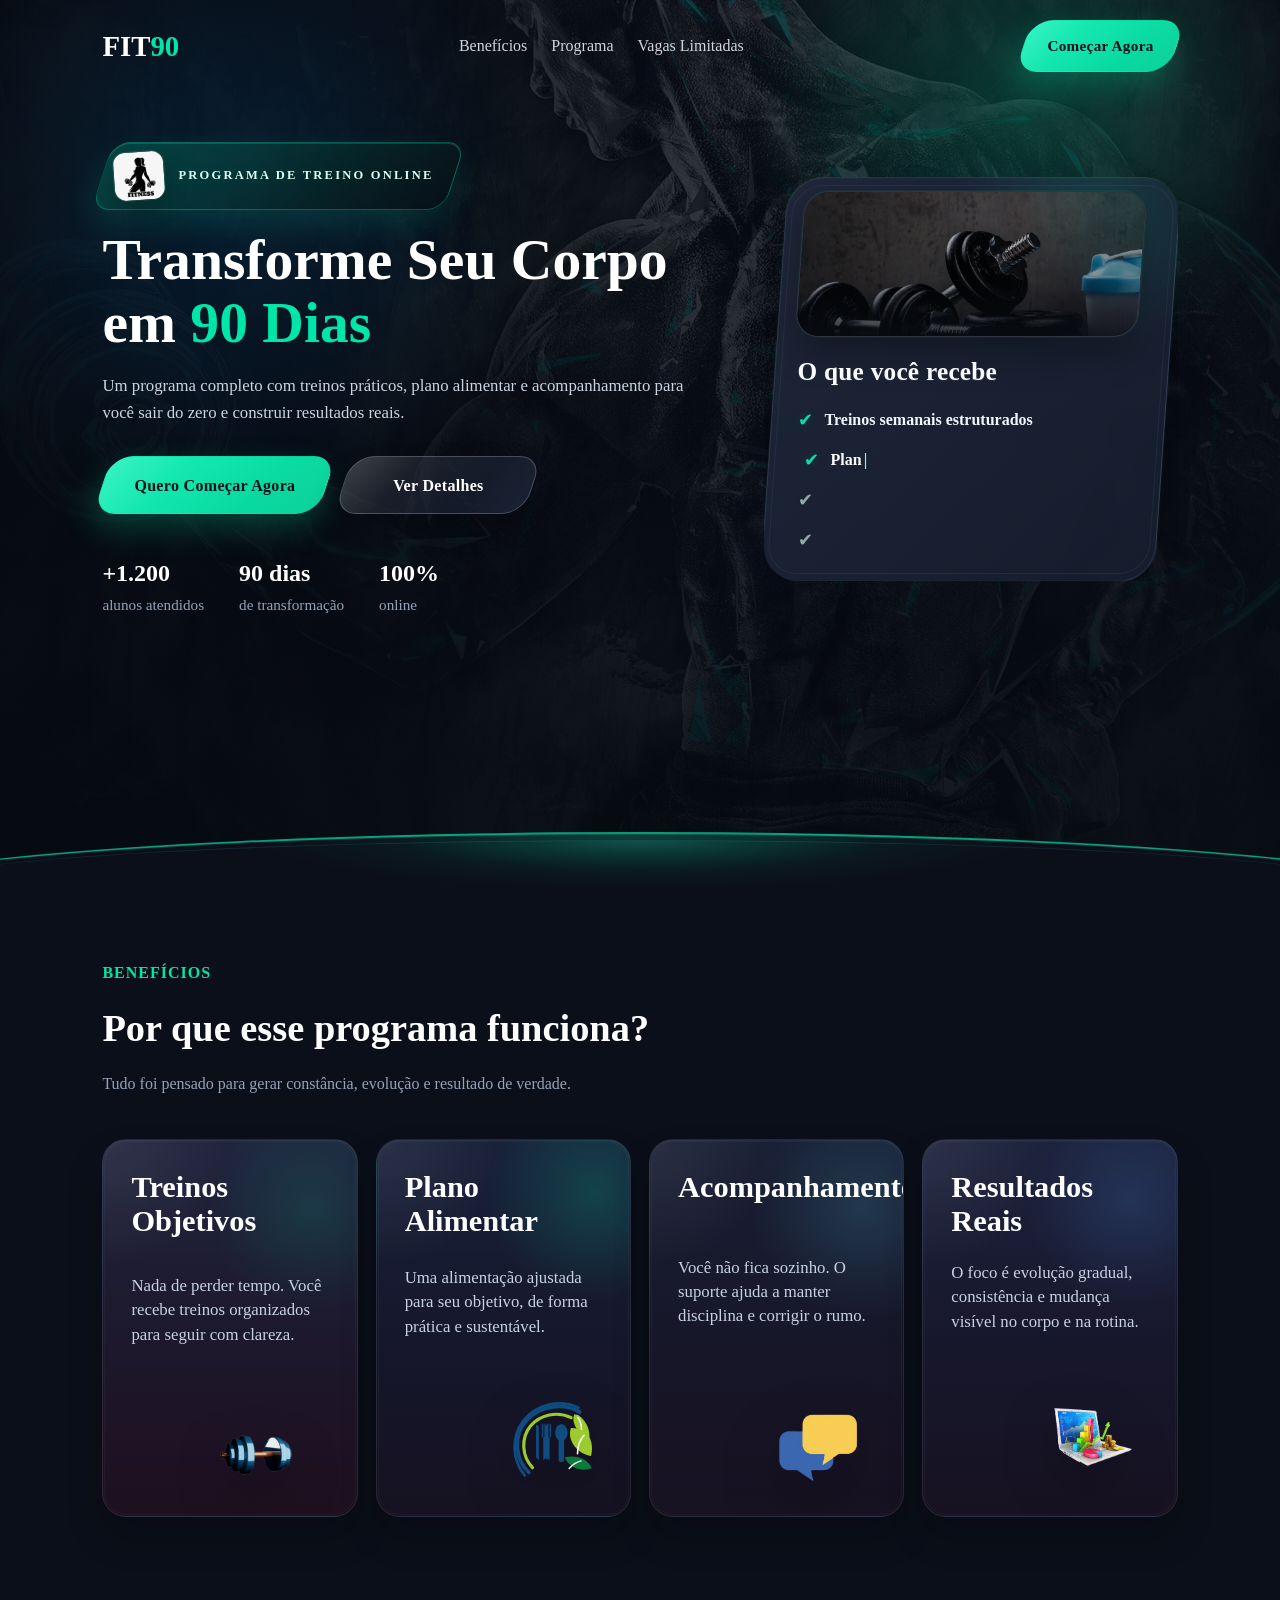
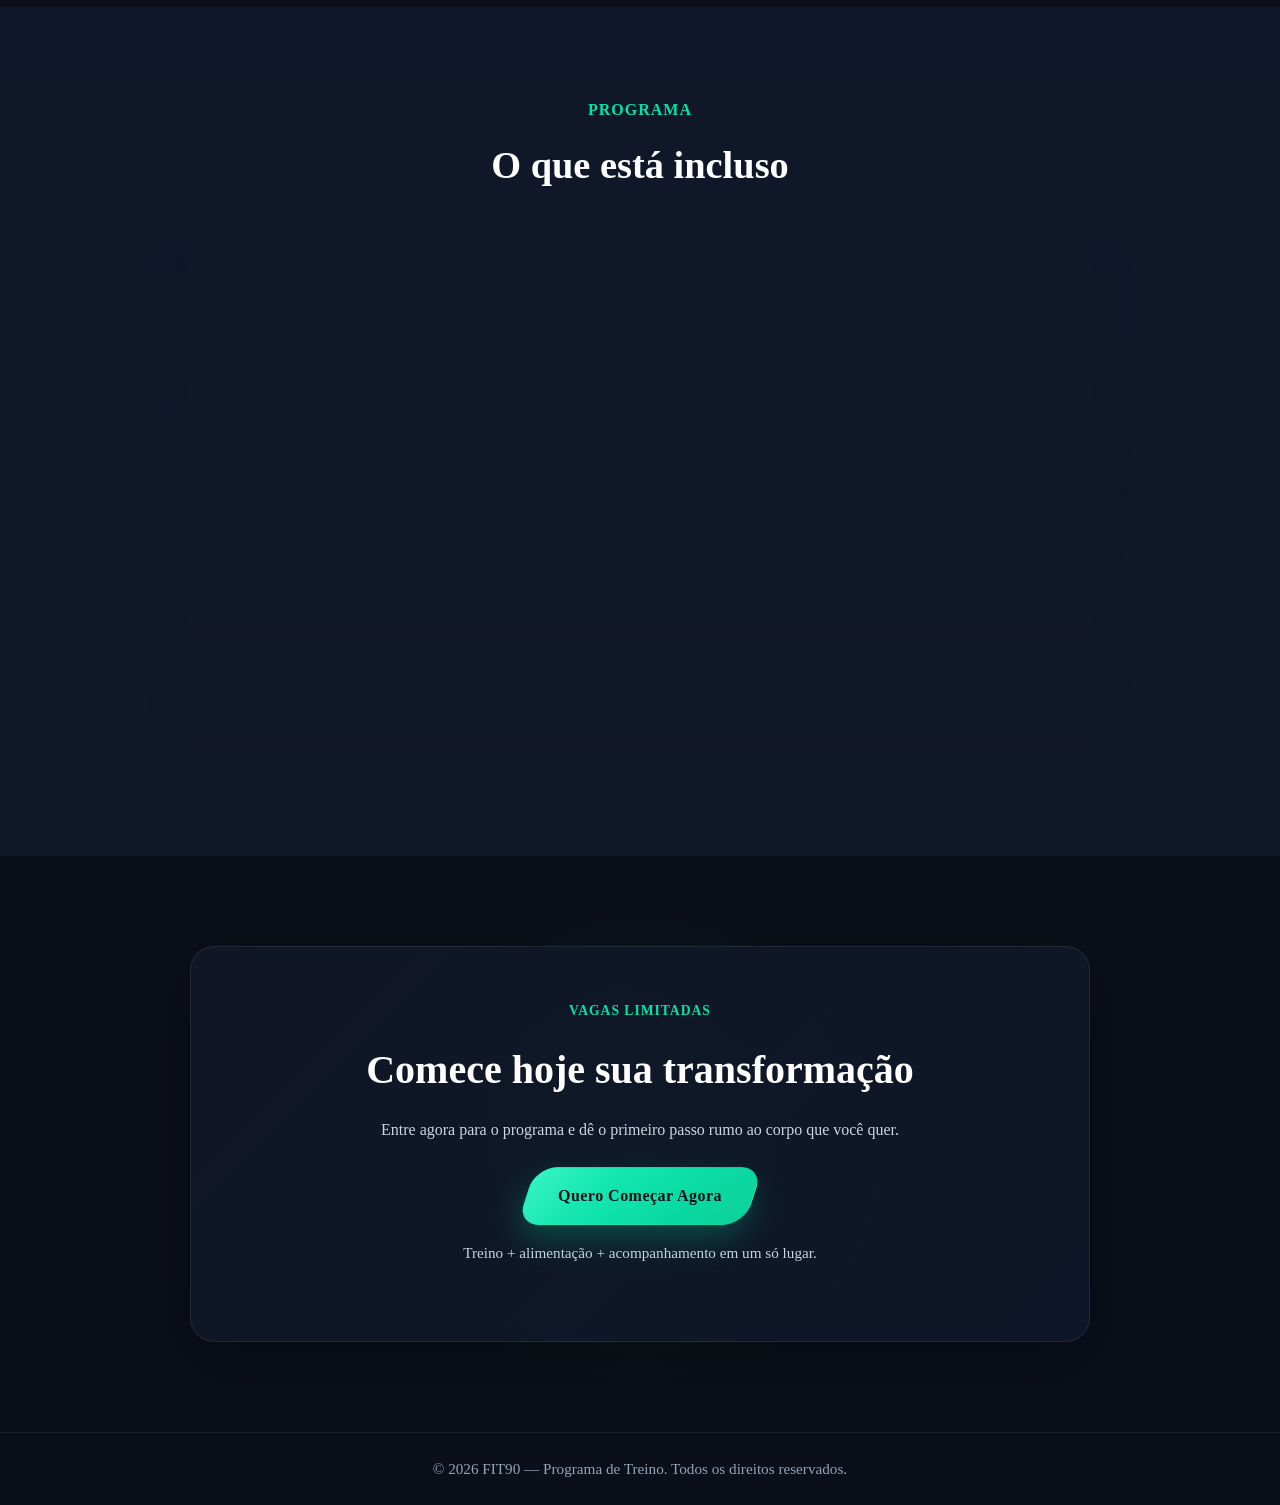
==== commit 9ce94aba: "Add files via upload" ====
--- a/index.html
+++ b/index.html
@@ -21,6 +21,14 @@
 
     <div class="hero-content">
       <div class="hero-text">
+        <div class="hero-mobile-inline">
+          <span class="tag tag--compact">
+            <img class="tag-logo" src="fitness.jpg" alt="Logo Fitness" draggable="false" />
+            Programa de treino online
+          </span>
+          <a href="#checkout" class="btn btn-mobile-cta" data-open-checkout>Come&ccedil;ar Agora</a>
+        </div>
+
         <span class="tag">
           <img class="tag-logo" src="fitness.jpg" alt="Logo Fitness" draggable="false" />
           Programa de treino online
@@ -34,6 +42,32 @@
         <div class="hero-buttons">
           <a href="#checkout" class="btn" data-open-checkout>Quero Come&ccedil;ar Agora</a>
           <a href="#programa" class="btn btn-secondary">Ver Detalhes</a>
+        </div>
+
+        <div class="hero-card hero-card--mobile">
+          <div class="card-glow"></div>
+          <div class="hero-card-media">
+            <img src="rotina.png" alt="Ilustra&ccedil;&atilde;o de halteres e coqueteleira" draggable="false" />
+          </div>
+          <h3>O que voc&ecirc; recebe</h3>
+          <ul class="typed-list">
+            <li class="typed-item" data-text="Treinos semanais estruturados">
+              <span class="checkmark" aria-hidden="true">&#10004;</span>
+              <span class="typed-text">Treinos semanais estruturados</span>
+            </li>
+            <li class="typed-item" data-text="Plano alimentar pr&aacute;tico">
+              <span class="checkmark" aria-hidden="true">&#10004;</span>
+              <span class="typed-text">Plano alimentar pr&aacute;tico</span>
+            </li>
+            <li class="typed-item" data-text="Acompanhamento e suporte">
+              <span class="checkmark" aria-hidden="true">&#10004;</span>
+              <span class="typed-text">Acompanhamento e suporte</span>
+            </li>
+            <li class="typed-item" data-text="Estrat&eacute;gia para emagrecer ou ganhar massa">
+              <span class="checkmark" aria-hidden="true">&#10004;</span>
+              <span class="typed-text">Estrat&eacute;gia para emagrecer ou ganhar massa</span>
+            </li>
+          </ul>
         </div>
 
         <div class="hero-stats">
@@ -52,7 +86,7 @@
         </div>
       </div>
 
-      <div class="hero-card">
+      <div class="hero-card hero-card--desktop">
         <div class="card-glow"></div>
         <div class="hero-card-media">
           <img src="rotina.png" alt="Ilustra&ccedil;&atilde;o de halteres e coqueteleira" draggable="false" />
@@ -265,30 +299,6 @@
           <p class="checkout-lead">
             Escolha Pix ou cart&atilde;o e siga para o pagamento.
           </p>
-
-          <div class="checkout-info-card">
-            <h2>O que voc&ecirc; garante hoje</h2>
-            <ul class="checkout-includes checkout-typed-list">
-              <li class="checkout-typed-item" data-text="Treinos pr&aacute;ticos organizados para 90 dias">
-                <span class="checkout-bullet" aria-hidden="true"></span>
-                <span class="typed-text">Treinos pr&aacute;ticos organizados para 90 dias</span>
-              </li>
-              <li class="checkout-typed-item" data-text="Plano alimentar objetivo e aplic&aacute;vel">
-                <span class="checkout-bullet" aria-hidden="true"></span>
-                <span class="typed-text">Plano alimentar objetivo e aplic&aacute;vel</span>
-              </li>
-              <li class="checkout-typed-item" data-text="Suporte para manter const&acirc;ncia e resultado">
-                <span class="checkout-bullet" aria-hidden="true"></span>
-                <span class="typed-text">Suporte para manter const&acirc;ncia e resultado</span>
-              </li>
-            </ul>
-
-            <div class="checkout-flags">
-              <span>Acesso online</span>
-              <span>Pix e cart&atilde;o</span>
-              <span>Entrada imediata</span>
-            </div>
-          </div>
         </div>
 
         <div class="checkout-column">
@@ -326,6 +336,30 @@
             </p>
           </div>
         </div>
+
+        <div class="checkout-info-card">
+          <h2>O que voc&ecirc; garante hoje</h2>
+          <ul class="checkout-includes checkout-typed-list">
+            <li class="checkout-typed-item" data-text="Treinos pr&aacute;ticos organizados para 90 dias">
+              <span class="checkout-bullet" aria-hidden="true"></span>
+              <span class="typed-text">Treinos pr&aacute;ticos organizados para 90 dias</span>
+            </li>
+            <li class="checkout-typed-item" data-text="Plano alimentar objetivo e aplic&aacute;vel">
+              <span class="checkout-bullet" aria-hidden="true"></span>
+              <span class="typed-text">Plano alimentar objetivo e aplic&aacute;vel</span>
+            </li>
+            <li class="checkout-typed-item" data-text="Suporte para manter const&acirc;ncia e resultado">
+              <span class="checkout-bullet" aria-hidden="true"></span>
+              <span class="typed-text">Suporte para manter const&acirc;ncia e resultado</span>
+            </li>
+          </ul>
+
+          <div class="checkout-flags">
+            <span>Acesso online</span>
+            <span>Pix e cart&atilde;o</span>
+            <span>Entrada imediata</span>
+          </div>
+        </div>
       </section>
     </main>
   </div>
--- a/style.css
+++ b/style.css
@@ -4,23 +4,32 @@
   box-sizing: border-box;
 }
 
-html {
-  scroll-behavior: smooth;
-}
-
-body {
-  font-family: 'Times New Roman', Times, serif;
-  background: #0b0f19;
-  color: #ffffff;
-  line-height: 1.6;
-  -webkit-user-select: none;
-  -ms-user-select: none;
-  user-select: none;
-}
-
-a {
-  text-decoration: none;
-}
+html {
+  scroll-behavior: smooth;
+  overflow-x: hidden;
+}
+
+body {
+  font-family: 'Times New Roman', Times, serif;
+  background: #0b0f19;
+  color: #ffffff;
+  line-height: 1.6;
+  -webkit-user-select: none;
+  -ms-user-select: none;
+  user-select: none;
+  overflow-x: hidden;
+}
+
+a {
+  text-decoration: none;
+}
+
+.site-body,
+.app-view {
+  width: 100%;
+  max-width: 100%;
+  overflow-x: hidden;
+}
 
 .hero {
   position: relative;
@@ -239,6 +248,10 @@
   z-index: -2;
 }
 
+.hero-mobile-inline {
+  display: none;
+}
+
 .tag-logo {
   width: 50px;
   height: 48px;
@@ -253,12 +266,18 @@
   transform: rotate(-4deg);
 }
 
-.hero-buttons {
-  display: flex;
-  gap: 16px;
-  margin-top: 30px;
-  flex-wrap: wrap;
-}
+.hero-buttons {
+  display: flex;
+  gap: 16px;
+  margin-top: 30px;
+  flex-wrap: wrap;
+}
+
+.btn-mobile-cta {
+  min-height: 48px;
+  padding: 0 22px;
+  font-size: 0.85rem;
+}
 
 .hero-buttons .btn,
 .cta-box .btn {
@@ -296,6 +315,10 @@
   overflow: hidden;
   isolation: isolate;
   border-radius: 34px;
+}
+
+.hero-card--mobile {
+  display: none;
 }
 
 .hero-card::before {
@@ -503,7 +526,8 @@
   background: #0b0f19;
   padding-top: 86px;
   margin-top: -26px;
-  overflow: visible;
+  overflow-x: clip;
+  overflow-y: visible;
   z-index: 1;
 }
 
@@ -1110,11 +1134,17 @@
 .checkout-hero {
   display: grid;
   grid-template-columns: minmax(0, 1.05fr) minmax(360px, 0.95fr);
+  grid-template-areas:
+    "overview column"
+    "info column";
   gap: 34px;
   align-items: start;
 }
 
 .checkout-overview {
+  grid-area: overview;
+  display: grid;
+  gap: 18px;
   padding-top: 28px;
 }
 
@@ -1145,7 +1175,7 @@
 }
 
 .checkout-info-card {
-  margin-top: 28px;
+  grid-area: info;
   padding: 28px;
   background: linear-gradient(145deg, rgba(15, 22, 35, 0.92), rgba(11, 17, 27, 0.96));
   border: 1px solid rgba(255, 255, 255, 0.08);
@@ -1233,6 +1263,7 @@
 }
 
 .checkout-column {
+  grid-area: column;
   display: grid;
   gap: 18px;
 }
@@ -1455,55 +1486,254 @@
 }
 
 @media (max-width: 768px) {
+  html {
+    scroll-behavior: auto;
+  }
+
+  body {
+    overflow-x: hidden;
+  }
+
+  .hero {
+    min-height: auto;
+    padding: 12px 4.5% 38px;
+  }
+
+  .hero::before {
+    transform: none;
+    background-position: center top;
+  }
+
   .hero-content,
   .cards {
     grid-template-columns: 1fr;
   }
 
   .navbar {
-    flex-direction: column;
-    align-items: flex-start;
-  }
-
-  .nav-links {
-    flex-wrap: wrap;
-  }
-
-  .hero-buttons .btn,
-  .cta-box .btn,
-  .btn-nav {
-    width: 100%;
-    max-width: 320px;
-  }
-
+    display: grid;
+    grid-template-columns: 1fr;
+    align-items: start;
+    gap: 12px;
+    margin-bottom: 14px;
+  }
+
+  .btn-nav {
+    display: none;
+  }
+
+  .nav-links {
+    display: grid;
+    grid-template-columns: repeat(3, minmax(0, 1fr));
+    gap: 8px;
+    width: 100%;
+  }
+
+  .nav-links a {
+    display: flex;
+    align-items: center;
+    justify-content: center;
+    min-height: 38px;
+    padding: 0 10px;
+    border-radius: 999px;
+    border: 1px solid rgba(255, 255, 255, 0.08);
+    background: rgba(12, 18, 29, 0.76);
+    color: #dce9f8;
+    font-size: 0.78rem;
+    min-width: 0;
+  }
+
+  .hero-buttons .btn,
+  .cta-box .btn,
+  .btn-nav {
+    width: 100%;
+    max-width: none;
+    min-width: 0;
+  }
+
   .hero-text h1 {
-    font-size: 2.4rem;
+    font-size: clamp(2.05rem, 8.8vw, 2.8rem);
+    line-height: 1.05;
+    margin: 0;
+    max-width: none;
+    overflow-wrap: anywhere;
+  }
+
+  .hero-text p,
+  .checkout-lead {
+    font-size: 1rem;
+    max-width: none;
+    margin: 0;
+  }
+
+  .hero-content {
+    grid-template-columns: minmax(0, 1fr);
+    gap: 0;
+    align-items: start;
+  }
+
+  .hero-content > *,
+  .checkout-hero > *,
+  .cards > * {
+    min-width: 0;
+  }
+
+  .hero-text {
+    display: grid;
+    gap: 12px;
+    grid-template-columns: minmax(0, 1fr);
+  }
+
+  .hero-mobile-inline {
+    display: block;
+    position: relative;
+    order: 1;
+    width: 100%;
+    min-height: 44px;
+  }
+
+  .hero-mobile-inline .tag {
+    display: inline-flex;
+    width: calc(100% - 96px);
+    min-width: 0;
+    max-width: none;
+    gap: 10px;
+    padding: 8px 16px 8px 10px;
+    font-size: 0.62rem;
+    letter-spacing: 0.09em;
+    line-height: 1.12;
+    white-space: normal;
+  }
+
+  .hero-mobile-inline .tag-logo {
+    width: 36px;
+    height: 34px;
+    border-radius: 10px;
+  }
+
+  .hero-mobile-inline .btn-mobile-cta {
+    position: absolute;
+    top: 0;
+    right: 0;
+    width: 88px;
+    z-index: 2;
+    min-height: 44px;
+    padding: 0 8px;
+    font-size: 0.64rem;
+    letter-spacing: 0.01em;
+    white-space: normal;
+    line-height: 1.12;
+  }
+
+  .hero-text > .tag {
+    display: none;
+  }
+
+  .hero-card--mobile {
+    display: block;
+    order: 5;
+    margin-top: 4px;
+  }
+
+  .hero-card--desktop {
+    display: none;
+  }
+
+  .hero-stats {
+    order: 4;
+    display: grid;
+    grid-template-columns: repeat(3, minmax(0, 1fr));
+    gap: 8px;
+    margin-top: 0;
+  }
+
+  .hero-stats div {
+    min-width: 0;
+    padding: 12px 10px 11px;
+    border-radius: 16px;
+    border: 1px solid rgba(255, 255, 255, 0.08);
+    background: linear-gradient(160deg, rgba(16, 24, 38, 0.92), rgba(12, 18, 29, 0.96));
+    gap: 3px;
+  }
+
+  .hero-stats strong {
+    font-size: 1.16rem;
+    line-height: 1;
+  }
+
+  .hero-stats span {
+    font-size: 0.74rem;
+    line-height: 1.32;
+  }
+
+  .hero-text h1 {
+    order: 2;
+    margin-top: 2px;
+  }
+
+  .hero-text p {
+    order: 3;
+    overflow-wrap: anywhere;
+  }
+
+  .hero-buttons {
+    order: 6;
+    display: grid;
+    grid-template-columns: 1fr;
+    gap: 10px;
+    margin-top: 0;
+  }
+
+  .hero-buttons .btn:first-child {
+    display: none;
+  }
+
+  .hero-buttons .btn-secondary {
+    min-height: 50px;
+  }
+
+  .section,
+  .cta-section {
+    padding-inline: 4.5%;
   }
 
   .section-title h2,
   .cta-box h2 {
-    font-size: 2rem;
+    font-size: 1.92rem;
   }
 
   .checkout-panel {
-    padding: 22px 18px;
+    padding: 20px 18px;
   }
 
   .checkout-shell {
-    padding: 22px 6% 74px;
+    padding: 14px 4.5% 42px;
   }
 
   .checkout-overview {
-    padding-top: 8px;
+    padding-top: 0;
   }
 
   .checkout-overview h1 {
-    font-size: 2.5rem;
+    font-size: clamp(2rem, 8.4vw, 2.7rem);
+    margin: 0;
   }
 
   .checkout-info-card {
-    padding: 22px 18px;
+    padding: 20px 18px;
     border-radius: 22px;
+  }
+
+  .checkout-hero {
+    grid-template-columns: 1fr;
+    grid-template-areas:
+      "overview"
+      "column"
+      "info";
+    gap: 16px;
+  }
+
+  .checkout-column {
+    gap: 14px;
   }
 
   .checkout-summary-total {
@@ -1512,6 +1742,7 @@
 
   .checkout-methods {
     grid-template-columns: 1fr;
+    gap: 12px;
   }
 
   .checkout-method {
@@ -1524,17 +1755,18 @@
   }
 
   .section-title-left {
-    margin-bottom: 30px;
+    margin-bottom: 24px;
   }
 
   .cards {
-    gap: 14px;
+    gap: 12px;
   }
 
   .card {
-    min-height: 272px;
-    padding: 24px 22px 20px;
+    min-height: 0;
+    padding: 22px 20px 18px;
     border-radius: 20px;
+    gap: 16px;
   }
 
   .benefit-card::after {
@@ -1605,7 +1837,9 @@
     --card-angle: -3deg;
     --card-angle-inverse: 3deg;
     min-height: auto;
-    padding: 12px 20px 24px;
+    padding: 10px 14px 16px;
+    border-radius: 24px;
+    min-width: 0;
   }
 
   .hero-card::before,
@@ -1619,10 +1853,25 @@
   }
 
   .hero-card-media {
-    width: calc(100% - 8px);
-    height: 132px;
-    margin: 0 auto 12px;
+    width: calc(100% - 4px);
+    height: 108px;
+    margin: 0 auto 8px;
     transform: skewX(var(--card-angle));
+  }
+
+  .hero-card h3 {
+    margin-bottom: 10px;
+    font-size: 1.26rem;
+  }
+
+  .hero-card ul {
+    gap: 10px;
+  }
+
+  .hero-card li {
+    gap: 10px;
+    min-height: 24px;
+    font-size: 0.9rem;
   }
 
   .hero-card-media img {
@@ -1632,7 +1881,7 @@
   }
 
   .program-accordion {
-    gap: 12px;
+    gap: 10px;
   }
 
   .program-item {
@@ -1675,6 +1924,480 @@
   .program-panel-inner p {
     padding-top: 16px;
     font-size: 0.98rem;
+  }
+
+  .hero-card::before {
+    backdrop-filter: none;
+    animation: none;
+    box-shadow:
+      0 18px 40px rgba(0, 0, 0, 0.26),
+      0 0 0 1px rgba(0, 229, 168, 0.04);
+  }
+
+  .card-glow {
+    width: 180px;
+    height: 180px;
+    top: -42px;
+    right: -6px;
+    filter: blur(8px);
+    opacity: 0.62;
+    animation: none;
+  }
+
+  #beneficios::before,
+  #beneficios::after,
+  .pulse-btn::before {
+    animation: none;
+  }
+
+  .reveal {
+    opacity: 1;
+    transform: none;
+    transition: none;
+  }
+
+  .hero-card-media,
+  .card,
+  .program-item,
+  .cta-box,
+  .checkout-panel,
+  .checkout-info-card,
+  .checkout-trust {
+    box-shadow: 0 14px 26px rgba(0, 0, 0, 0.18);
+  }
+
+  .cta-box {
+    padding: 34px 18px;
+  }
+
+  .footer {
+    padding: 20px 16px 26px;
+    font-size: 0.88rem;
+  }
+
+  .checkout-method {
+    box-shadow: none;
+  }
+
+  .checkout-method.is-active {
+    box-shadow: 0 12px 24px rgba(0, 0, 0, 0.16);
+  }
+
+  #beneficios,
+  #programa,
+  #cta,
+  .footer {
+    content-visibility: auto;
+  }
+
+  #beneficios {
+    contain-intrinsic-size: 1px 960px;
+  }
+
+  #programa {
+    contain-intrinsic-size: 1px 880px;
+  }
+
+  #cta {
+    contain-intrinsic-size: 1px 420px;
+  }
+
+  .footer {
+    contain-intrinsic-size: 1px 88px;
+  }
+}
+
+@media (max-width: 560px) {
+  .hero {
+    padding: 10px 4% 30px;
+  }
+
+  .navbar {
+    margin-bottom: 12px;
+    gap: 8px;
+  }
+
+  .logo {
+    font-size: 1.42rem;
+  }
+
+  .nav-links {
+    gap: 8px 12px;
+  }
+
+  .nav-links a {
+    min-height: 34px;
+    padding: 0 8px;
+    font-size: 0.7rem;
+  }
+
+  .btn {
+    min-height: 48px;
+    padding: 0 18px;
+    font-size: 0.88rem;
+  }
+
+  .btn-nav {
+    min-height: 46px;
+  }
+
+  .hero-mobile-inline {
+    min-height: 40px;
+  }
+
+  .hero-mobile-inline .tag {
+    gap: 8px;
+    width: calc(100% - 82px);
+    padding: 7px 12px 7px 8px;
+    font-size: 0.54rem;
+    letter-spacing: 0.06em;
+    line-height: 1.08;
+  }
+
+  .hero-mobile-inline .tag-logo {
+    width: 30px;
+    height: 28px;
+    border-radius: 8px;
+  }
+
+  .hero-mobile-inline .btn-mobile-cta {
+    width: 76px;
+    min-height: 40px;
+    padding: 0 6px;
+    font-size: 0.58rem;
+  }
+
+  .tag-logo {
+    width: 40px;
+    height: 38px;
+    border-radius: 10px;
+  }
+
+  .hero-content {
+    gap: 0;
+  }
+
+  .hero-text h1 {
+    font-size: 1.58rem;
+    line-height: 1.02;
+  }
+
+  .hero-text p {
+    font-size: 0.88rem;
+    line-height: 1.44;
+  }
+
+  .hero-buttons {
+    grid-template-columns: 1fr;
+    gap: 8px;
+  }
+
+  .hero-stats {
+    gap: 8px;
+    margin-top: 4px;
+  }
+
+  .hero-stats strong {
+    font-size: 1rem;
+  }
+
+  .hero-stats div {
+    min-width: 0;
+    padding: 9px 7px;
+    border-radius: 12px;
+  }
+
+  .hero-stats span {
+    font-size: 0.68rem;
+  }
+
+  .hero-card {
+    padding: 8px 11px 14px;
+    border-radius: 20px;
+  }
+
+  .hero-card::before {
+    inset: 0 4px;
+  }
+
+  .hero-card::after {
+    inset: 5px 8px;
+  }
+
+  .hero-card-media {
+    width: calc(100% - 4px);
+    height: 96px;
+    margin-bottom: 7px;
+  }
+
+  .hero-card h3 {
+    font-size: 1.14rem;
+    margin-bottom: 8px;
+  }
+
+  .hero-card li {
+    font-size: 0.84rem;
+    gap: 8px;
+  }
+
+  .card-glow {
+    width: 170px;
+    height: 170px;
+    top: -44px;
+    right: -10px;
+    filter: blur(8px);
+  }
+
+  .hero-card h3 {
+    margin-bottom: 10px;
+    font-size: 1.3rem;
+  }
+
+  .hero-card ul {
+    gap: 10px;
+  }
+
+  .hero-card li {
+    gap: 10px;
+    font-size: 0.91rem;
+  }
+
+  .section,
+  .cta-section {
+    padding: 50px 4%;
+  }
+
+  #beneficios {
+    padding-top: 52px;
+    margin-top: -12px;
+  }
+
+  #beneficios::before {
+    top: -22px;
+    height: 42px;
+  }
+
+  #beneficios::after {
+    top: -18px;
+    height: 28px;
+  }
+
+  .section-title {
+    margin-bottom: 26px;
+  }
+
+  .section-title h2,
+  .cta-box h2 {
+    font-size: 1.54rem;
+  }
+
+  .section-title p {
+    font-size: 0.9rem;
+  }
+
+  .cards {
+    gap: 12px;
+  }
+
+  .card {
+    min-height: 0;
+    padding: 18px 16px 16px;
+    gap: 14px;
+  }
+
+  .card h3 {
+    font-size: 1.24rem;
+  }
+
+  .card p {
+    font-size: 0.88rem;
+    line-height: 1.46;
+  }
+
+  .benefit-icon {
+    margin-top: 14px;
+  }
+
+  .benefit-icon--image {
+    width: 110px;
+    height: 68px;
+  }
+
+  .benefit-icon--food {
+    width: 82px;
+    height: 82px;
+  }
+
+  .benefit-icon--chat {
+    width: 90px;
+    height: 70px;
+  }
+
+  .benefit-icon--stats {
+    width: 86px;
+    height: 86px;
+  }
+
+  .program-toggle {
+    gap: 12px;
+    padding: 16px 14px;
+  }
+
+  .program-toggle-label {
+    font-size: 0.9rem;
+  }
+
+  .program-toggle-icon {
+    width: 36px;
+    height: 36px;
+    border-radius: 12px;
+  }
+
+  .program-panel-inner {
+    padding: 0 14px;
+  }
+
+  .program-item.is-open .program-panel-inner {
+    padding: 0 14px 16px;
+  }
+
+  .program-panel-inner p {
+    font-size: 0.89rem;
+    line-height: 1.58;
+  }
+
+  .cta-box {
+    padding: 28px 16px;
+  }
+
+  .cta-box p {
+    margin-bottom: 20px;
+  }
+
+  .small-text {
+    margin-top: 12px;
+    font-size: 0.9rem;
+  }
+
+  .checkout-shell {
+    padding: 10px 4% 34px;
+  }
+
+  .checkout-back {
+    gap: 8px;
+    margin-bottom: 12px;
+    font-size: 0.9rem;
+  }
+
+  .checkout-back::before {
+    width: 16px;
+    height: 16px;
+  }
+
+  .checkout-hero {
+    gap: 14px;
+  }
+
+  .checkout-kicker {
+    padding: 6px 11px;
+    font-size: 0.68rem;
+    letter-spacing: 0.1em;
+  }
+
+  .checkout-overview h1 {
+    font-size: 1.84rem;
+  }
+
+  .checkout-lead {
+    font-size: 0.9rem;
+  }
+
+  .checkout-info-card,
+  .checkout-panel {
+    padding: 16px 14px;
+    border-radius: 18px;
+  }
+
+  .checkout-info-card {
+    margin-top: 0;
+  }
+
+  .checkout-info-card h2 {
+    margin-bottom: 14px;
+    font-size: 1.08rem;
+  }
+
+  .checkout-typed-item {
+    gap: 12px;
+    min-height: 24px;
+    font-size: 0.88rem;
+  }
+
+  .checkout-bullet {
+    width: 8px;
+    height: 8px;
+    margin-top: 8px;
+  }
+
+  .checkout-flags {
+    gap: 8px;
+    margin-top: 14px;
+  }
+
+  .checkout-flags span {
+    padding: 7px 10px;
+    font-size: 0.76rem;
+  }
+
+  .checkout-summary {
+    margin-bottom: 16px;
+  }
+
+  .checkout-summary-total {
+    font-size: 1.72rem;
+  }
+
+  .checkout-method {
+    padding: 14px;
+    border-radius: 16px;
+    gap: 6px;
+  }
+
+  .checkout-methods {
+    gap: 10px;
+    margin-bottom: 18px;
+  }
+
+  .checkout-method::before {
+    border-radius: 15px;
+  }
+
+  .checkout-method-tag {
+    font-size: 0.66rem;
+  }
+
+  .checkout-method-total {
+    font-size: 1.12rem;
+  }
+
+  .checkout-method-copy,
+  .checkout-helper,
+  .checkout-trust p {
+    font-size: 0.84rem;
+    line-height: 1.46;
+  }
+
+  .checkout-trust {
+    padding: 14px;
+    border-radius: 15px;
+  }
+
+  .checkout-submit {
+    min-height: 50px;
+  }
+
+  .footer {
+    font-size: 0.8rem;
   }
 }
 
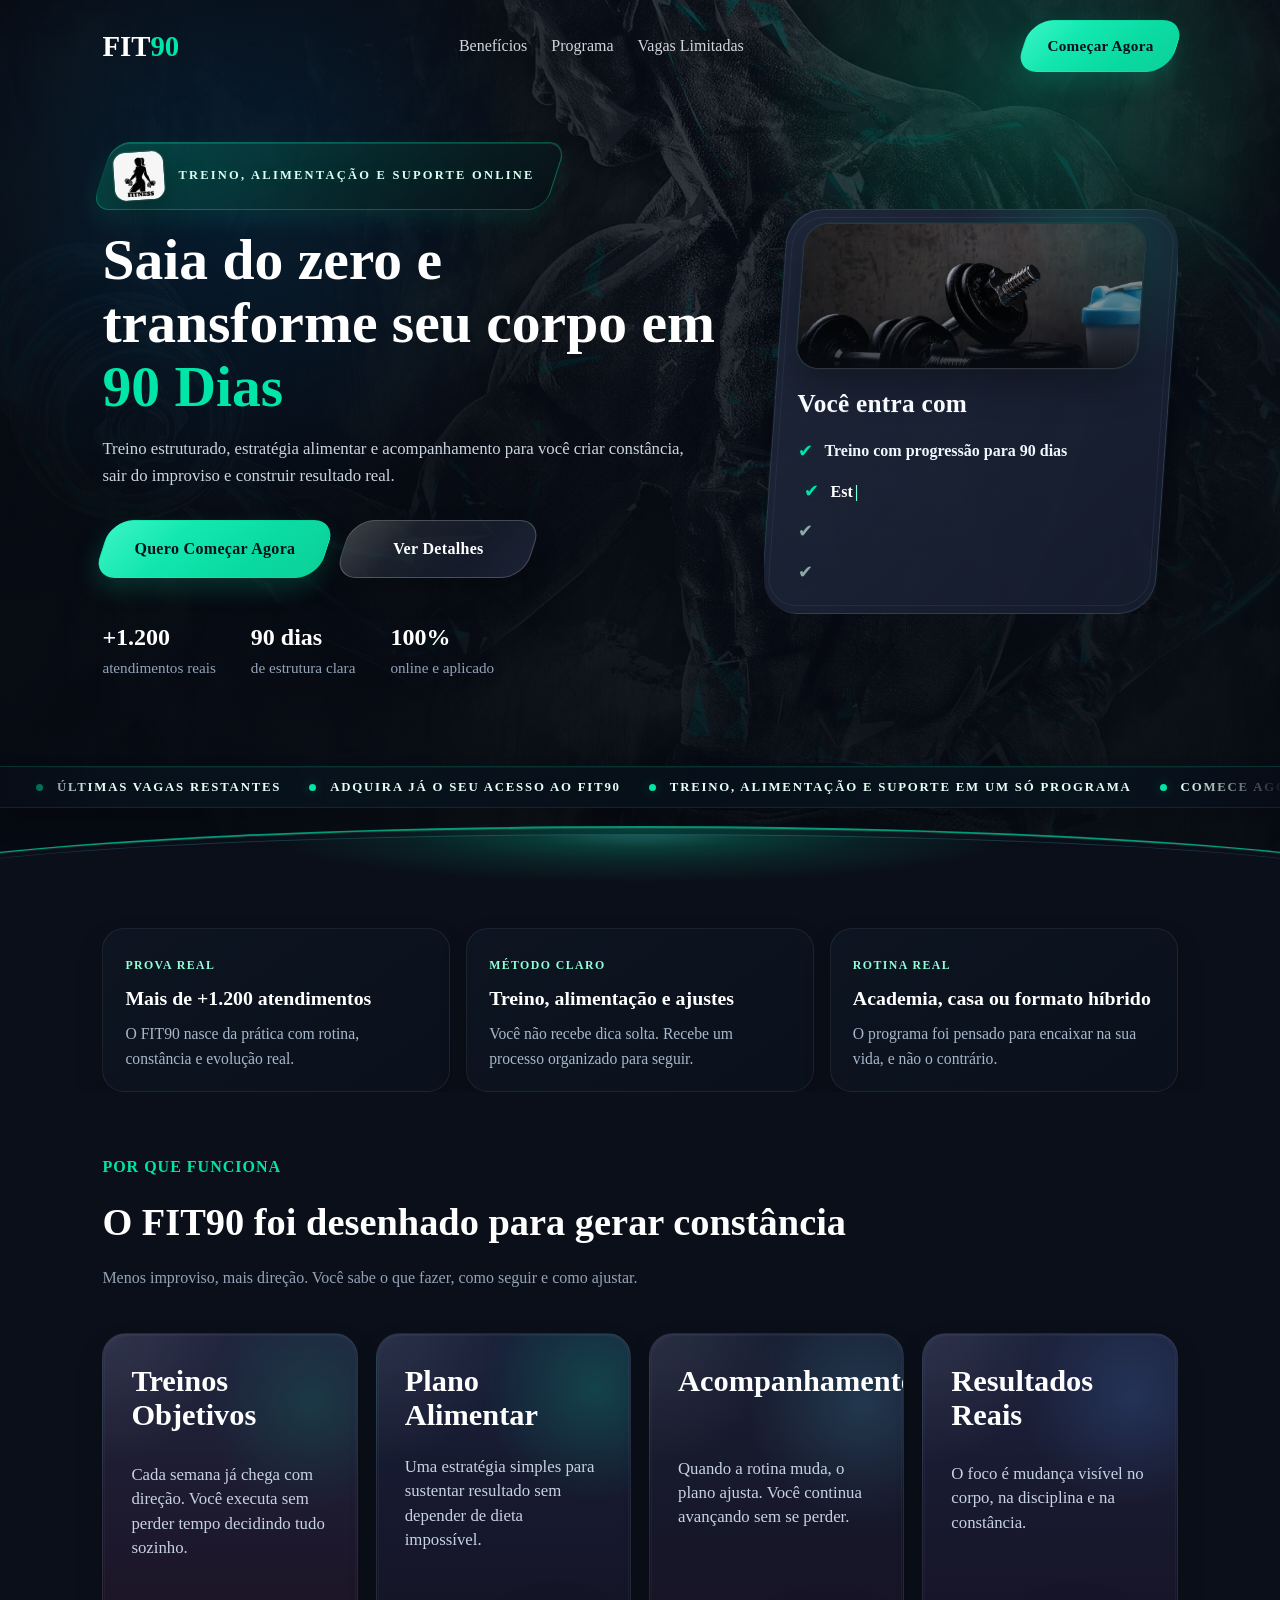
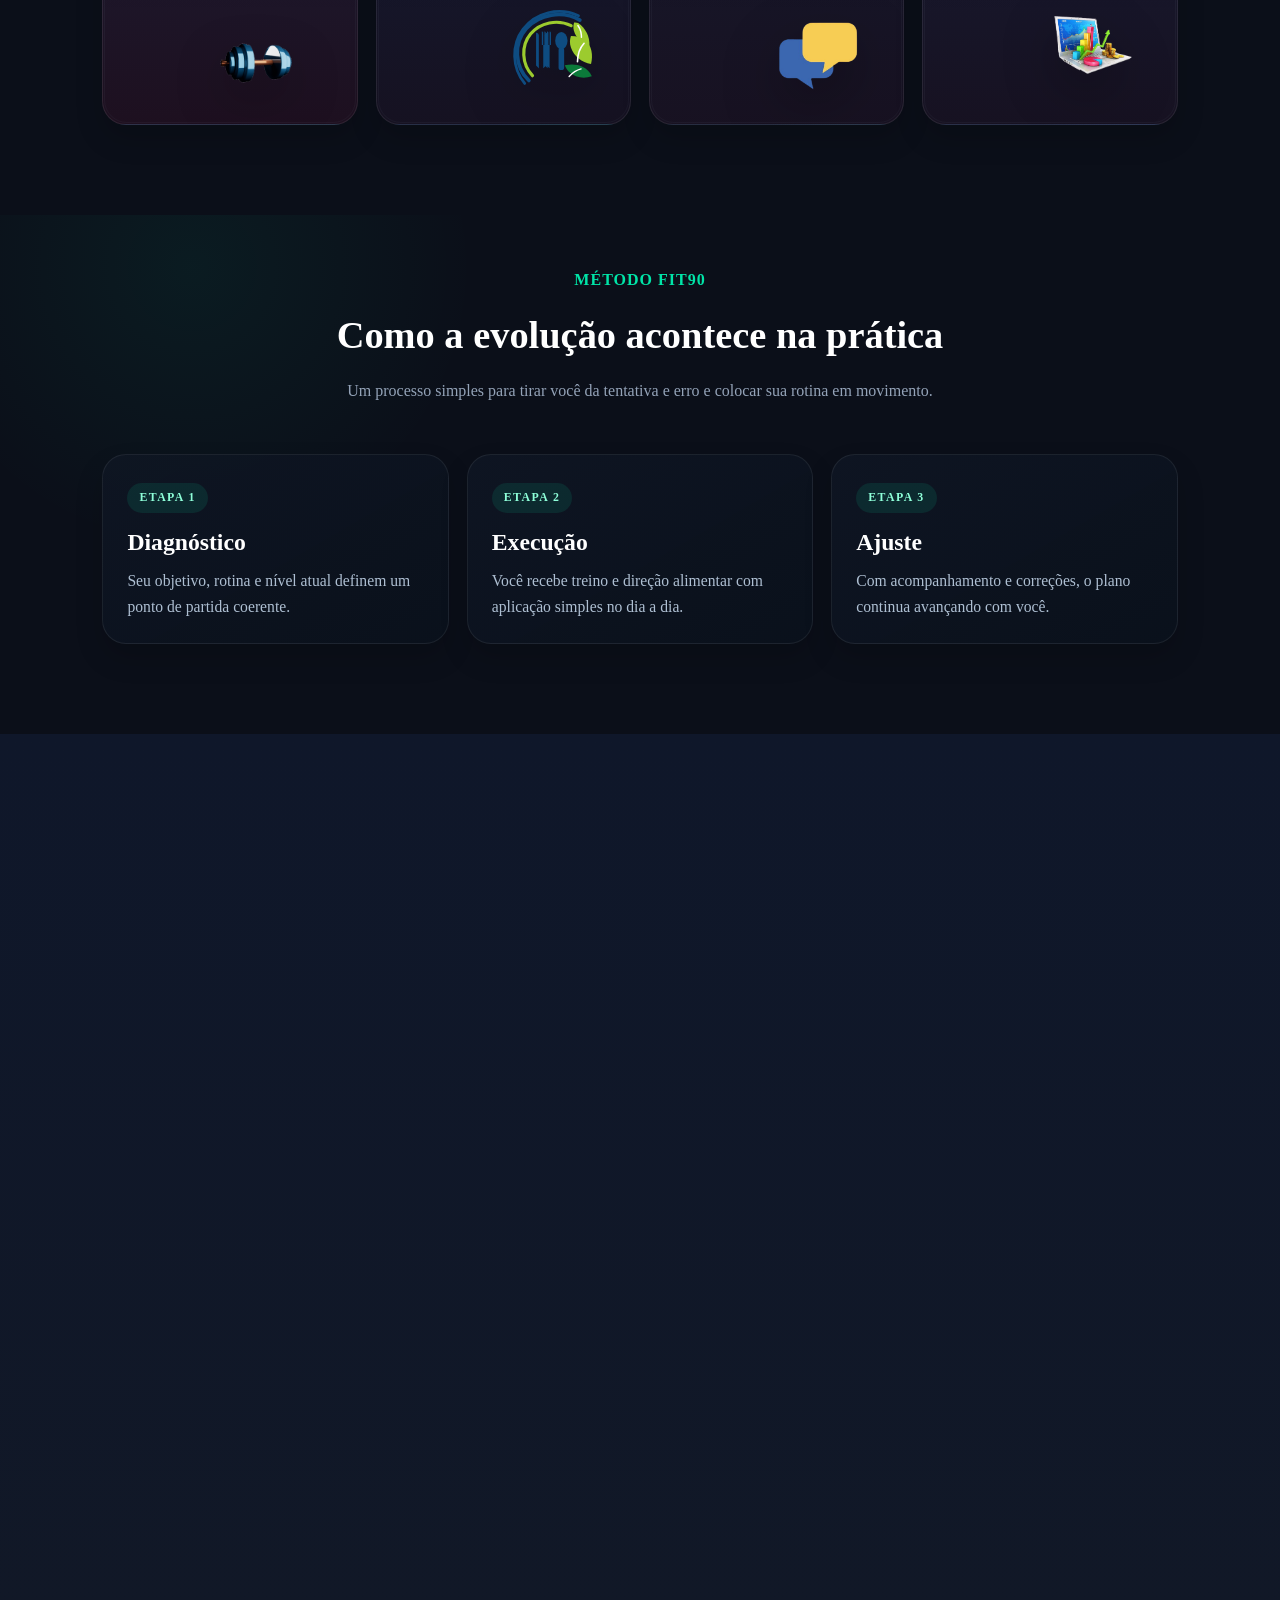
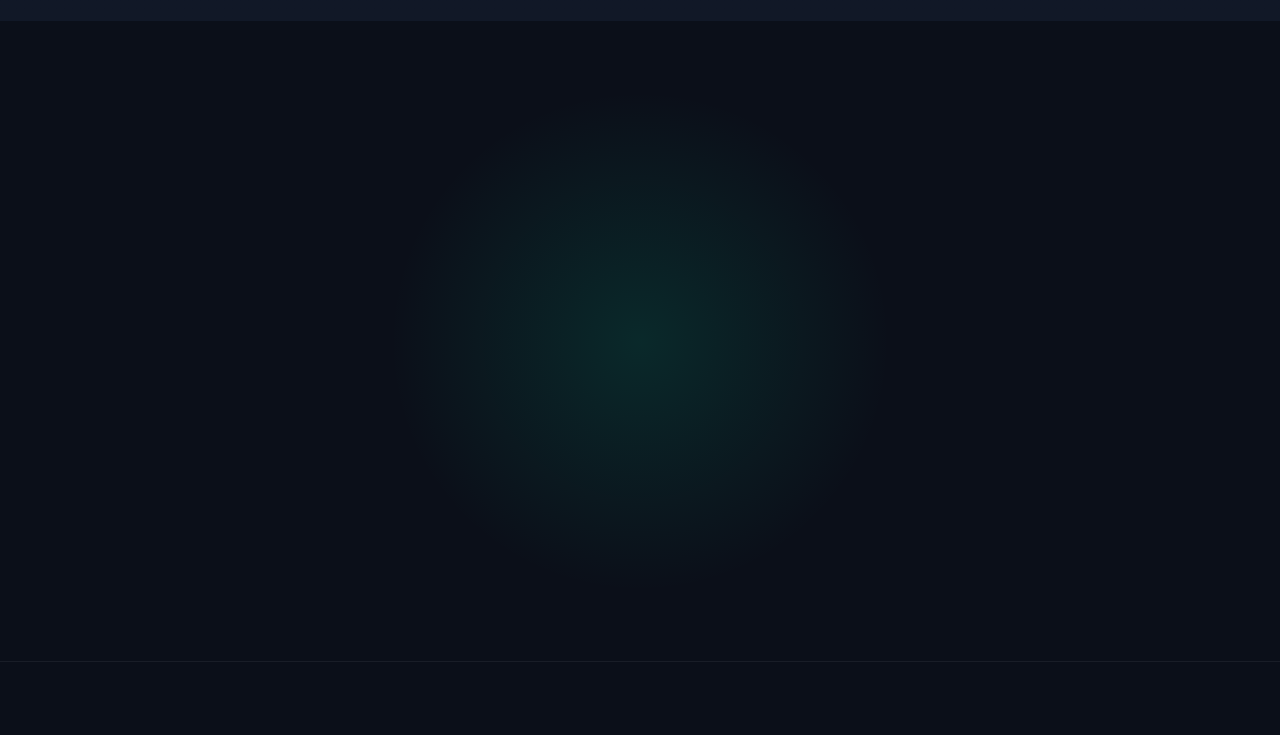
==== commit 86858b48: "Add files via upload" ====
--- a/index.html
+++ b/index.html
@@ -3,7 +3,7 @@
 <head>
   <meta charset="UTF-8" />
   <meta name="viewport" content="width=device-width, initial-scale=1.0" />
-  <title>Programa de Treino | Transforme Seu Corpo</title>
+  <title>FIT90 | Treino, Alimenta&ccedil;&atilde;o e Acompanhamento em 90 Dias</title>
   <link rel="stylesheet" href="style.css" />
 </head>
 <body class="site-body">
@@ -11,6 +11,18 @@
   <header class="hero">
     <nav class="navbar">
       <div class="logo">FIT<span>90</span></div>
+      <button
+        class="nav-toggle"
+        type="button"
+        aria-expanded="false"
+        aria-controls="mobileNavPanel"
+        aria-label="Abrir menu"
+        data-mobile-nav-toggle
+      >
+        <span></span>
+        <span></span>
+        <span></span>
+      </button>
       <ul class="nav-links">
         <li><a href="#beneficios">Benef&iacute;cios</a></li>
         <li><a href="#programa">Programa</a></li>
@@ -18,25 +30,33 @@
       </ul>
       <a href="#checkout" class="btn btn-nav" data-open-checkout>Come&ccedil;ar Agora</a>
     </nav>
+    <div class="mobile-nav-panel" id="mobileNavPanel" aria-hidden="true" data-mobile-nav-panel>
+      <div class="mobile-nav-panel__inner">
+        <p class="mobile-nav-panel__eyebrow">Navega&ccedil;&atilde;o</p>
+        <a href="#beneficios" class="mobile-nav-link">Benef&iacute;cios</a>
+        <a href="#programa" class="mobile-nav-link">Programa</a>
+        <a href="#cta" class="mobile-nav-link">Vagas Limitadas</a>
+      </div>
+    </div>
 
     <div class="hero-content">
       <div class="hero-text">
         <div class="hero-mobile-inline">
           <span class="tag tag--compact">
             <img class="tag-logo" src="fitness.jpg" alt="Logo Fitness" draggable="false" />
-            Programa de treino online
+            Treino, alimenta&ccedil;&atilde;o e suporte online
           </span>
           <a href="#checkout" class="btn btn-mobile-cta" data-open-checkout>Come&ccedil;ar Agora</a>
         </div>
 
         <span class="tag">
           <img class="tag-logo" src="fitness.jpg" alt="Logo Fitness" draggable="false" />
-          Programa de treino online
+          Treino, alimenta&ccedil;&atilde;o e suporte online
         </span>
-        <h1>Transforme Seu Corpo em <span>90 Dias</span></h1>
+        <h1>Saia do zero e transforme seu corpo em <span>90 Dias</span></h1>
         <p>
-          Um programa completo com treinos pr&aacute;ticos, plano alimentar e acompanhamento
-          para voc&ecirc; sair do zero e construir resultados reais.
+          Treino estruturado, estrat&eacute;gia alimentar e acompanhamento para voc&ecirc; criar
+          const&acirc;ncia, sair do improviso e construir resultado real.
         </p>
 
         <div class="hero-buttons">
@@ -49,23 +69,23 @@
           <div class="hero-card-media">
             <img src="rotina.png" alt="Ilustra&ccedil;&atilde;o de halteres e coqueteleira" draggable="false" />
           </div>
-          <h3>O que voc&ecirc; recebe</h3>
+          <h3>Voc&ecirc; entra com</h3>
           <ul class="typed-list">
-            <li class="typed-item" data-text="Treinos semanais estruturados">
+            <li class="typed-item" data-text="Treino com progress&atilde;o para 90 dias">
               <span class="checkmark" aria-hidden="true">&#10004;</span>
-              <span class="typed-text">Treinos semanais estruturados</span>
-            </li>
-            <li class="typed-item" data-text="Plano alimentar pr&aacute;tico">
+              <span class="typed-text">Treino com progress&atilde;o para 90 dias</span>
+            </li>
+            <li class="typed-item" data-text="Estrat&eacute;gia alimentar simples de seguir">
               <span class="checkmark" aria-hidden="true">&#10004;</span>
-              <span class="typed-text">Plano alimentar pr&aacute;tico</span>
-            </li>
-            <li class="typed-item" data-text="Acompanhamento e suporte">
+              <span class="typed-text">Estrat&eacute;gia alimentar simples de seguir</span>
+            </li>
+            <li class="typed-item" data-text="Ajustes conforme sua evolu&ccedil;&atilde;o">
               <span class="checkmark" aria-hidden="true">&#10004;</span>
-              <span class="typed-text">Acompanhamento e suporte</span>
-            </li>
-            <li class="typed-item" data-text="Estrat&eacute;gia para emagrecer ou ganhar massa">
+              <span class="typed-text">Ajustes conforme sua evolu&ccedil;&atilde;o</span>
+            </li>
+            <li class="typed-item" data-text="Dire&ccedil;&atilde;o para perder gordura ou ganhar massa">
               <span class="checkmark" aria-hidden="true">&#10004;</span>
-              <span class="typed-text">Estrat&eacute;gia para emagrecer ou ganhar massa</span>
+              <span class="typed-text">Dire&ccedil;&atilde;o para perder gordura ou ganhar massa</span>
             </li>
           </ul>
         </div>
@@ -73,15 +93,15 @@
         <div class="hero-stats">
           <div>
             <strong>+1.200</strong>
-            <span>alunos atendidos</span>
+            <span>atendimentos reais</span>
           </div>
           <div>
             <strong>90 dias</strong>
-            <span>de transforma&ccedil;&atilde;o</span>
+            <span>de estrutura clara</span>
           </div>
           <div>
             <strong>100%</strong>
-            <span>online</span>
+            <span>online e aplicado</span>
           </div>
         </div>
       </div>
@@ -91,35 +111,77 @@
         <div class="hero-card-media">
           <img src="rotina.png" alt="Ilustra&ccedil;&atilde;o de halteres e coqueteleira" draggable="false" />
         </div>
-        <h3>O que voc&ecirc; recebe</h3>
+        <h3>Voc&ecirc; entra com</h3>
         <ul class="typed-list">
-          <li class="typed-item" data-text="Treinos semanais estruturados">
+          <li class="typed-item" data-text="Treino com progress&atilde;o para 90 dias">
             <span class="checkmark" aria-hidden="true">&#10004;</span>
-            <span class="typed-text">Treinos semanais estruturados</span>
+            <span class="typed-text">Treino com progress&atilde;o para 90 dias</span>
           </li>
-          <li class="typed-item" data-text="Plano alimentar pr&aacute;tico">
+          <li class="typed-item" data-text="Estrat&eacute;gia alimentar simples de seguir">
             <span class="checkmark" aria-hidden="true">&#10004;</span>
-            <span class="typed-text">Plano alimentar pr&aacute;tico</span>
+            <span class="typed-text">Estrat&eacute;gia alimentar simples de seguir</span>
           </li>
-          <li class="typed-item" data-text="Acompanhamento e suporte">
+          <li class="typed-item" data-text="Ajustes conforme sua evolu&ccedil;&atilde;o">
             <span class="checkmark" aria-hidden="true">&#10004;</span>
-            <span class="typed-text">Acompanhamento e suporte</span>
+            <span class="typed-text">Ajustes conforme sua evolu&ccedil;&atilde;o</span>
           </li>
-          <li class="typed-item" data-text="Estrat&eacute;gia para emagrecer ou ganhar massa">
+          <li class="typed-item" data-text="Dire&ccedil;&atilde;o para perder gordura ou ganhar massa">
             <span class="checkmark" aria-hidden="true">&#10004;</span>
-            <span class="typed-text">Estrat&eacute;gia para emagrecer ou ganhar massa</span>
+            <span class="typed-text">Dire&ccedil;&atilde;o para perder gordura ou ganhar massa</span>
           </li>
         </ul>
       </div>
     </div>
+
+    <div class="hero-ticker" aria-label="Mensagem de urg&ecirc;ncia">
+      <div class="hero-ticker-track">
+        <div class="hero-ticker-group">
+          <span>&Uacute;ltimas vagas restantes</span>
+          <span>Adquira j&aacute; o seu acesso ao FIT90</span>
+          <span>Treino, alimenta&ccedil;&atilde;o e suporte em um s&oacute; programa</span>
+          <span>Comece agora e entre na pr&oacute;xima turma</span>
+        </div>
+        <div class="hero-ticker-group" aria-hidden="true">
+          <span>&Uacute;ltimas vagas restantes</span>
+          <span>Adquira j&aacute; o seu acesso ao FIT90</span>
+          <span>Treino, alimenta&ccedil;&atilde;o e suporte em um s&oacute; programa</span>
+          <span>Comece agora e entre na pr&oacute;xima turma</span>
+        </div>
+      </div>
+    </div>
+
+    <div class="hero-divider" aria-hidden="true"></div>
+
   </header>
+
+  <section class="proof-band">
+    <div class="proof-band-grid">
+      <article class="proof-band-card reveal">
+        <span class="proof-band-label">Prova real</span>
+        <h3>Mais de +1.200 atendimentos</h3>
+        <p>O FIT90 nasce da pr&aacute;tica com rotina, const&acirc;ncia e evolu&ccedil;&atilde;o real.</p>
+      </article>
+
+      <article class="proof-band-card reveal">
+        <span class="proof-band-label">M&eacute;todo claro</span>
+        <h3>Treino, alimenta&ccedil;&atilde;o e ajustes</h3>
+        <p>Voc&ecirc; n&atilde;o recebe dica solta. Recebe um processo organizado para seguir.</p>
+      </article>
+
+      <article class="proof-band-card reveal">
+        <span class="proof-band-label">Rotina real</span>
+        <h3>Academia, casa ou formato h&iacute;brido</h3>
+        <p>O programa foi pensado para encaixar na sua vida, e n&atilde;o o contr&aacute;rio.</p>
+      </article>
+    </div>
+  </section>
 
   <section id="beneficios" class="section">
     <div class="section-title section-title-left">
-      <span>Benef&iacute;cios</span>
-      <h2>Por que esse programa funciona?</h2>
+      <span>Por que funciona</span>
+      <h2>O FIT90 foi desenhado para gerar const&acirc;ncia</h2>
       <p>
-        Tudo foi pensado para gerar const&acirc;ncia, evolu&ccedil;&atilde;o e resultado de verdade.
+        Menos improviso, mais dire&ccedil;&atilde;o. Voc&ecirc; sabe o que fazer, como seguir e como ajustar.
       </p>
     </div>
 
@@ -127,49 +189,80 @@
       <div class="card benefit-card benefit-card--teal reveal">
         <h3>Treinos Objetivos</h3>
         <p>
-          Nada de perder tempo. Voc&ecirc; recebe treinos organizados para seguir com clareza.
+          Cada semana j&aacute; chega com dire&ccedil;&atilde;o. Voc&ecirc; executa sem perder tempo decidindo tudo sozinho.
         </p>
         <span class="benefit-icon benefit-icon--image" aria-hidden="true">
-          <img src="alter-clean.png" alt="" draggable="false" />
+          <img src="alter-clean.png" alt="" draggable="false" loading="lazy" decoding="async" />
         </span>
       </div>
 
       <div class="card benefit-card benefit-card--emerald reveal">
         <h3>Plano Alimentar</h3>
         <p>
-          Uma alimenta&ccedil;&atilde;o ajustada para seu objetivo, de forma pr&aacute;tica e sustent&aacute;vel.
+          Uma estrat&eacute;gia simples para sustentar resultado sem depender de dieta imposs&iacute;vel.
         </p>
         <span class="benefit-icon benefit-icon--image benefit-icon--food" aria-hidden="true">
-          <img src="alimentacao-limpa.svg" alt="" draggable="false" />
+          <img src="alimentacao-limpa.svg" alt="" draggable="false" loading="lazy" decoding="async" />
         </span>
       </div>
 
       <div class="card benefit-card benefit-card--cyan reveal">
         <h3>Acompanhamento</h3>
         <p>
-          Voc&ecirc; n&atilde;o fica sozinho. O suporte ajuda a manter disciplina e corrigir o rumo.
+          Quando a rotina muda, o plano ajusta. Voc&ecirc; continua avan&ccedil;ando sem se perder.
         </p>
         <span class="benefit-icon benefit-icon--image benefit-icon--chat" aria-hidden="true">
-          <img src="chat-clean.png" alt="" draggable="false" />
+          <img src="chat-clean.png" alt="" draggable="false" loading="lazy" decoding="async" />
         </span>
       </div>
 
       <div class="card benefit-card benefit-card--blue reveal">
         <h3>Resultados Reais</h3>
         <p>
-          O foco &eacute; evolu&ccedil;&atilde;o gradual, consist&ecirc;ncia e mudan&ccedil;a vis&iacute;vel no corpo e na rotina.
+          O foco &eacute; mudan&ccedil;a vis&iacute;vel no corpo, na disciplina e na const&acirc;ncia.
         </p>
         <span class="benefit-icon benefit-icon--image benefit-icon--stats" aria-hidden="true">
-          <img src="estatistica.png" alt="" draggable="false" />
+          <img src="estatistica.png" alt="" draggable="false" loading="lazy" decoding="async" />
         </span>
       </div>
+    </div>
+  </section>
+
+  <section class="section method-section">
+    <div class="section-title">
+      <span>M&eacute;todo FIT90</span>
+      <h2>Como a evolu&ccedil;&atilde;o acontece na pr&aacute;tica</h2>
+      <p>
+        Um processo simples para tirar voc&ecirc; da tentativa e erro e colocar sua rotina em movimento.
+      </p>
+    </div>
+
+    <div class="method-grid">
+      <article class="method-card reveal">
+        <span class="method-step">Etapa 1</span>
+        <h3>Diagn&oacute;stico</h3>
+        <p>Seu objetivo, rotina e n&iacute;vel atual definem um ponto de partida coerente.</p>
+      </article>
+
+      <article class="method-card reveal">
+        <span class="method-step">Etapa 2</span>
+        <h3>Execu&ccedil;&atilde;o</h3>
+        <p>Voc&ecirc; recebe treino e dire&ccedil;&atilde;o alimentar com aplica&ccedil;&atilde;o simples no dia a dia.</p>
+      </article>
+
+      <article class="method-card reveal">
+        <span class="method-step">Etapa 3</span>
+        <h3>Ajuste</h3>
+        <p>Com acompanhamento e corre&ccedil;&otilde;es, o plano continua avan&ccedil;ando com voc&ecirc;.</p>
+      </article>
     </div>
   </section>
 
   <section id="programa" class="section dark-section">
     <div class="section-title">
-      <span>Programa</span>
-      <h2>O que est&aacute; incluso</h2>
+      <span>Programa por dentro</span>
+      <h2>O que voc&ecirc; recebe ao entrar</h2>
+      <p>Clareza no in&iacute;cio, consist&ecirc;ncia no meio e ajuste ao longo do processo.</p>
     </div>
 
     <div class="program-accordion">
@@ -181,7 +274,7 @@
           aria-expanded="true"
           aria-controls="program-panel-1"
         >
-          <span class="program-toggle-label">Avalia&ccedil;&atilde;o Inicial</span>
+          <span class="program-toggle-label">Diagn&oacute;stico Inicial</span>
           <span class="program-toggle-icon" aria-hidden="true"></span>
         </button>
         <div
@@ -192,7 +285,7 @@
           aria-hidden="false"
         >
           <div class="program-panel-inner">
-            <p>Entendimento do seu objetivo, n&iacute;vel f&iacute;sico e rotina para direcionar o plano.</p>
+            <p>Leitura do seu objetivo, rotina, disponibilidade e n&iacute;vel atual para definir uma dire&ccedil;&atilde;o coerente.</p>
           </div>
         </div>
       </article>
@@ -205,7 +298,7 @@
           aria-expanded="false"
           aria-controls="program-panel-2"
         >
-          <span class="program-toggle-label">Treinos Semanais</span>
+          <span class="program-toggle-label">Treino com Progress&atilde;o</span>
           <span class="program-toggle-icon" aria-hidden="true"></span>
         </button>
         <div
@@ -216,7 +309,7 @@
           aria-hidden="true"
         >
           <div class="program-panel-inner">
-            <p>Treinos montados para academia, casa ou rotina h&iacute;brida.</p>
+            <p>Sess&otilde;es organizadas para academia, casa ou rotina h&iacute;brida, com foco em evolu&ccedil;&atilde;o semanal.</p>
           </div>
         </div>
       </article>
@@ -229,7 +322,7 @@
           aria-expanded="false"
           aria-controls="program-panel-3"
         >
-          <span class="program-toggle-label">Estrat&eacute;gia Alimentar</span>
+          <span class="program-toggle-label">Alimenta&ccedil;&atilde;o Aplic&aacute;vel</span>
           <span class="program-toggle-icon" aria-hidden="true"></span>
         </button>
         <div
@@ -240,7 +333,7 @@
           aria-hidden="true"
         >
           <div class="program-panel-inner">
-            <p>Organiza&ccedil;&atilde;o da alimenta&ccedil;&atilde;o para potencializar seu desempenho e evolu&ccedil;&atilde;o.</p>
+            <p>Estrat&eacute;gia simples para apoiar seu objetivo sem depender de dieta imposs&iacute;vel de manter.</p>
           </div>
         </div>
       </article>
@@ -253,7 +346,7 @@
           aria-expanded="false"
           aria-controls="program-panel-4"
         >
-          <span class="program-toggle-label">Suporte e Ajustes</span>
+          <span class="program-toggle-label">Ajustes e Acompanhamento</span>
           <span class="program-toggle-icon" aria-hidden="true"></span>
         </button>
         <div
@@ -264,7 +357,7 @@
           aria-hidden="true"
         >
           <div class="program-panel-inner">
-            <p>Acompanhamento cont&iacute;nuo para adaptar o programa conforme seus resultados.</p>
+            <p>Corre&ccedil;&otilde;es ao longo do processo para manter const&acirc;ncia, dire&ccedil;&atilde;o e resultado.</p>
           </div>
         </div>
       </article>
@@ -274,12 +367,17 @@
   <section id="cta" class="cta-section">
     <div class="cta-box reveal">
       <span class="cta-mini">Vagas limitadas</span>
-      <h2>Comece hoje sua transforma&ccedil;&atilde;o</h2>
+      <h2>Entre agora e comece com um plano claro</h2>
       <p>
-        Entre agora para o programa e d&ecirc; o primeiro passo rumo ao corpo que voc&ecirc; quer.
+        Treino, alimenta&ccedil;&atilde;o e acompanhamento para os pr&oacute;ximos 90 dias em um &uacute;nico programa.
       </p>
+      <div class="cta-points">
+        <span>+1.200 atendimentos</span>
+        <span>Acesso imediato</span>
+        <span>Pix e cart&atilde;o</span>
+      </div>
       <a href="#checkout" class="btn pulse-btn" data-open-checkout>Quero Come&ccedil;ar Agora</a>
-      <p class="small-text">Treino + alimenta&ccedil;&atilde;o + acompanhamento em um s&oacute; lugar.</p>
+      <p class="small-text">Pagamento seguro, acesso 100% online e valor final j&aacute; definido.</p>
     </div>
   </section>
 
@@ -294,31 +392,39 @@
 
       <section class="checkout-hero">
         <div class="checkout-overview">
-          <span class="checkout-kicker">Checkout FIT90</span>
-          <h1 id="checkoutTitle">Finalize sua entrada no programa</h1>
+          <span class="checkout-kicker">Reserva de vaga FIT90</span>
+          <h1 id="checkoutTitle">Confirme sua vaga</h1>
           <p class="checkout-lead">
-            Escolha Pix ou cart&atilde;o e siga para o pagamento.
+            Escolha Pix ou cart&atilde;o para liberar seu acesso ao FIT90.
           </p>
+          <div class="checkout-quick-points" aria-label="Destaques do checkout">
+            <span>Acesso imediato</span>
+            <span>100% online</span>
+            <span>Suporte cont&iacute;nuo</span>
+          </div>
         </div>
 
         <div class="checkout-column">
           <div class="checkout-panel" id="checkoutPanel" aria-label="Checkout do programa">
             <div class="checkout-summary">
-              <span class="checkout-summary-label">Valor final</span>
+              <span class="checkout-summary-label">Investimento final</span>
               <strong class="checkout-summary-total" id="checkoutTotal">Calculando total</strong>
+              <span class="checkout-summary-note" id="checkoutSummaryNote">
+                Valor final &uacute;nico, pronto para pagamento.
+              </span>
             </div>
 
             <div class="checkout-methods" role="tablist" aria-label="Formas de pagamento">
               <button class="checkout-method is-active" type="button" data-method="pix" aria-pressed="true">
                 <span class="checkout-method-tag">Pix</span>
                 <strong class="checkout-method-total" id="checkoutPixTotal">Calculando total</strong>
-                <span class="checkout-method-copy">Pagamento instant&acirc;neo com total final j&aacute; ajustado.</span>
+                <span class="checkout-method-copy">Confirma&ccedil;&atilde;o r&aacute;pida para liberar seu acesso.</span>
               </button>
 
               <button class="checkout-method" type="button" data-method="card" aria-pressed="false">
                 <span class="checkout-method-tag">Cart&atilde;o</span>
                 <strong class="checkout-method-total" id="checkoutCardTotal">Calculando total</strong>
-                <span class="checkout-method-copy">Checkout seguro com o total final fechado para o cliente.</span>
+                <span class="checkout-method-copy">Pagamento seguro com valor final j&aacute; definido.</span>
               </button>
             </div>
 
@@ -326,39 +432,33 @@
             <p class="checkout-helper" id="checkoutHelper">
               Selecione a forma de pagamento para continuar.
             </p>
-          </div>
-
-          <div class="checkout-trust">
-            <strong>Pagamento seguro</strong>
-            <p>
-              Esta p&aacute;gina foi preparada para enviar o cliente ao checkout com o total final de Pix ou cart&atilde;o
-              j&aacute; calculado.
-            </p>
+            <div class="checkout-assurance" aria-label="Informa&ccedil;&otilde;es de seguran&ccedil;a">
+              <span>Ambiente seguro</span>
+              <span>Confirma&ccedil;&atilde;o imediata</span>
+            </div>
           </div>
         </div>
 
         <div class="checkout-info-card">
-          <h2>O que voc&ecirc; garante hoje</h2>
+          <span class="checkout-info-eyebrow">Ao confirmar hoje</span>
+          <h2>O que voc&ecirc; desbloqueia agora</h2>
+          <p class="checkout-info-lead">
+            Um plano direto ao ponto para come&ccedil;ar com clareza, rotina e const&acirc;ncia.
+          </p>
           <ul class="checkout-includes checkout-typed-list">
-            <li class="checkout-typed-item" data-text="Treinos pr&aacute;ticos organizados para 90 dias">
+            <li class="checkout-typed-item" data-text="Treino estruturado para os pr&oacute;ximos 90 dias">
               <span class="checkout-bullet" aria-hidden="true"></span>
-              <span class="typed-text">Treinos pr&aacute;ticos organizados para 90 dias</span>
-            </li>
-            <li class="checkout-typed-item" data-text="Plano alimentar objetivo e aplic&aacute;vel">
+              <span class="typed-text">Treino estruturado para os pr&oacute;ximos 90 dias</span>
+            </li>
+            <li class="checkout-typed-item" data-text="Estrat&eacute;gia alimentar simples de aplicar">
               <span class="checkout-bullet" aria-hidden="true"></span>
-              <span class="typed-text">Plano alimentar objetivo e aplic&aacute;vel</span>
-            </li>
-            <li class="checkout-typed-item" data-text="Suporte para manter const&acirc;ncia e resultado">
+              <span class="typed-text">Estrat&eacute;gia alimentar simples de aplicar</span>
+            </li>
+            <li class="checkout-typed-item" data-text="Acompanhamento para manter const&acirc;ncia">
               <span class="checkout-bullet" aria-hidden="true"></span>
-              <span class="typed-text">Suporte para manter const&acirc;ncia e resultado</span>
+              <span class="typed-text">Acompanhamento para manter const&acirc;ncia</span>
             </li>
           </ul>
-
-          <div class="checkout-flags">
-            <span>Acesso online</span>
-            <span>Pix e cart&atilde;o</span>
-            <span>Entrada imediata</span>
-          </div>
         </div>
       </section>
     </main>
--- a/style.css
+++ b/style.css
@@ -49,7 +49,7 @@
     linear-gradient(180deg, rgba(7, 11, 18, 0.28), rgba(7, 11, 18, 0.62)),
     url("background.png") center center / cover no-repeat;
   opacity: 0.92;
-  transform: scale(1.03);
+  transform: scale(1.01);
   z-index: -3;
 }
 
@@ -65,481 +65,22 @@
   z-index: -2;
 }
 
-.navbar {
-  display: flex;
-  justify-content: space-between;
-  align-items: center;
-  gap: 20px;
-  margin-bottom: 70px;
-  flex-wrap: wrap;
-}
-
-.navbar,
-.hero-content {
-  position: relative;
-  z-index: 1;
-}
-
-.logo {
-  font-size: 1.8rem;
-  font-weight: bold;
-  color: #ffffff;
-}
-
-.logo span {
-  color: #00e5a8;
-}
-
-.nav-links {
-  display: flex;
-  list-style: none;
-  gap: 24px;
-}
-
-.nav-links a {
-  color: #d1d5db;
-  transition: 0.3s;
-}
-
-.nav-links a:hover {
-  color: #00e5a8;
-}
-
-.btn {
-  --btn-bg: linear-gradient(135deg, #1cf2bc, #00cf95);
-  --btn-border: transparent;
-  --btn-shadow: 0 14px 32px rgba(0, 229, 168, 0.24);
-  --btn-shadow-hover: 0 20px 38px rgba(0, 229, 168, 0.3);
-  display: inline-flex;
-  align-items: center;
-  justify-content: center;
-  min-height: 58px;
-  padding: 0 32px;
-  background: transparent;
-  color: #081018;
-  font-weight: bold;
-  letter-spacing: 0.02em;
-  position: relative;
-  isolation: isolate;
-  transition: transform 0.3s ease, color 0.3s ease;
-}
-
-.btn::before {
-  content: "";
-  position: absolute;
-  inset: 0;
-  background: var(--btn-bg);
-  border: 1px solid var(--btn-border);
-  border-radius: 22px;
-  transform: skewX(-18deg);
-  box-shadow: var(--btn-shadow);
-  z-index: -2;
-  transition:
-    transform 0.3s ease,
-    box-shadow 0.3s ease,
-    border-color 0.3s ease,
-    background 0.3s ease;
-}
-
-.btn::after {
-  content: "";
-  position: absolute;
-  inset: 1px;
-  border-radius: 20px;
-  background: linear-gradient(120deg, rgba(255, 255, 255, 0.18), transparent 32%, transparent 68%, rgba(255, 255, 255, 0.08));
-  transform: skewX(-18deg);
-  opacity: 0.65;
-  z-index: -1;
-  pointer-events: none;
-  transition: opacity 0.3s ease;
-}
-
-.btn:hover {
-  transform: translateY(-3px);
-}
-
-.btn:hover::before {
-  transform: skewX(-18deg) scale(1.02);
-  box-shadow: var(--btn-shadow-hover);
-}
-
-.btn:hover::after {
-  opacity: 0.9;
-}
-
-.btn:focus-visible {
-  outline: 2px solid #ffffff;
-  outline-offset: 6px;
-}
-
-.btn-secondary {
-  --btn-bg: linear-gradient(135deg, rgba(255, 255, 255, 0.1), rgba(15, 23, 42, 0.95));
-  --btn-border: rgba(255, 255, 255, 0.22);
-  --btn-shadow: 0 14px 28px rgba(0, 0, 0, 0.18);
-  --btn-shadow-hover: 0 18px 34px rgba(0, 229, 168, 0.16);
-  color: #ffffff;
-}
-
-.btn-secondary:hover {
-  color: #00e5a8;
-}
-
-.btn-secondary:hover::before {
-  border-color: rgba(0, 229, 168, 0.55);
-  background: linear-gradient(135deg, rgba(0, 229, 168, 0.14), rgba(15, 23, 42, 0.95));
-}
-
-.btn-nav {
-  min-height: 52px;
-  padding: 0 24px;
-  font-size: 0.95rem;
-}
-
-.hero-content {
-  display: grid;
-  grid-template-columns: 1.2fr 0.8fr;
-  align-items: center;
-  gap: 40px;
-}
-
-.hero-text h1 {
-  font-size: 3.6rem;
-  line-height: 1.1;
-  margin: 18px 0;
-  max-width: 650px;
-}
-
-.hero-text h1 span {
-  color: #00e5a8;
-}
-
-.hero-text p {
-  color: #cbd5e1;
-  max-width: 600px;
-  font-size: 1.05rem;
-}
-
-.tag {
-  display: inline-flex;
-  align-items: center;
-  gap: 14px;
-  position: relative;
-  padding: 10px 22px 10px 12px;
-  color: #dffef4;
-  font-size: 0.78rem;
-  font-weight: 700;
-  letter-spacing: 0.18em;
-  text-transform: uppercase;
-  isolation: isolate;
-  text-shadow: 0 0 14px rgba(0, 229, 168, 0.2);
-}
-
-.tag::before {
-  content: "";
-  position: absolute;
-  inset: 0;
-  background: linear-gradient(135deg, rgba(0, 229, 168, 0.22), rgba(8, 16, 24, 0.92));
-  border: 1px solid rgba(0, 229, 168, 0.3);
-  border-radius: 18px;
-  transform: skewX(-18deg);
-  box-shadow:
-    0 14px 30px rgba(0, 229, 168, 0.14),
-    inset 0 1px 0 rgba(255, 255, 255, 0.12);
-  z-index: -2;
-}
-
-.hero-mobile-inline {
-  display: none;
-}
-
-.tag-logo {
-  width: 50px;
-  height: 48px;
-  flex-shrink: 0;
-  object-fit: contain;
-  background: rgba(255, 255, 255, 0.96);
-  border-radius: 12px;
-  padding: 2px;
-  box-shadow:
-    0 10px 22px rgba(0, 0, 0, 0.22),
-    0 0 0 1px rgba(255, 255, 255, 0.12);
-  transform: rotate(-4deg);
-}
-
-.hero-buttons {
-  display: flex;
-  gap: 16px;
-  margin-top: 30px;
-  flex-wrap: wrap;
-}
-
-.btn-mobile-cta {
-  min-height: 48px;
-  padding: 0 22px;
-  font-size: 0.85rem;
-}
-
-.hero-buttons .btn,
-.cta-box .btn {
-  min-width: 190px;
-}
-
-.hero-stats {
-  display: flex;
-  gap: 35px;
-  margin-top: 40px;
-  flex-wrap: wrap;
-}
-
-.hero-stats div {
-  display: flex;
-  flex-direction: column;
-}
-
-.hero-stats strong {
-  font-size: 1.5rem;
-  color: #ffffff;
-}
-
-.hero-stats span {
-  color: #94a3b8;
-  font-size: 0.95rem;
-}
-
-.hero-card {
-  --card-angle: -4deg;
-  --card-angle-inverse: 4deg;
-  position: relative;
-  min-height: 0;
-  padding: 14px 30px 28px;
-  overflow: hidden;
-  isolation: isolate;
-  border-radius: 34px;
-}
-
-.hero-card--mobile {
-  display: none;
-}
-
-.hero-card::before {
-  content: "";
-  position: absolute;
-  inset: 0 10px;
-  background: linear-gradient(135deg, rgba(31, 39, 58, 0.96), rgba(22, 29, 46, 0.94));
-  border: 1px solid rgba(132, 156, 190, 0.22);
-  border-radius: 36px;
-  transform: skewX(var(--card-angle));
-  box-shadow:
-    0 24px 70px rgba(0, 0, 0, 0.34),
-    0 0 0 1px rgba(0, 229, 168, 0.05);
-  backdrop-filter: blur(14px);
-  z-index: -3;
-  animation: heroCardPulse 4.8s ease-in-out infinite;
-}
-
-.hero-card::after {
-  content: "";
-  position: absolute;
-  inset: 8px 16px;
-  border: 1px solid rgba(180, 211, 255, 0.08);
-  border-radius: 30px;
-  transform: skewX(var(--card-angle));
-  opacity: 0.9;
-  z-index: -2;
-}
-
-.card-glow {
-  position: absolute;
-  width: 260px;
-  height: 260px;
-  background:
-    radial-gradient(circle, rgba(0, 229, 168, 0.18) 0%, rgba(0, 229, 168, 0.08) 38%, rgba(0, 229, 168, 0) 72%);
-  border-radius: 50%;
-  top: -88px;
-  right: -42px;
-  filter: blur(18px);
-  animation: glowOrbit 5.2s ease-in-out infinite;
-  pointer-events: none;
-  z-index: -1;
-}
-
-.hero-card > :not(.card-glow) {
-  position: relative;
-  z-index: 1;
-}
-
-.hero-card-media {
-  position: relative;
-  width: calc(100% - 12px);
-  height: 146px;
-  margin: 0 auto 14px;
-  overflow: hidden;
-  border-radius: 24px;
-  transform: skewX(var(--card-angle));
-  transform-origin: center;
-  border: 1px solid rgba(255, 255, 255, 0.12);
-  box-shadow:
-    0 18px 34px rgba(0, 0, 0, 0.28),
-    0 0 0 1px rgba(0, 229, 168, 0.06);
-  background: #141925;
-}
-
-.hero-card-media::before {
-  content: "";
-  position: absolute;
-  inset: auto 0 0 0;
-  height: 38%;
-  background: linear-gradient(180deg, rgba(8, 12, 18, 0), rgba(8, 12, 18, 0.76));
-  z-index: 2;
-  pointer-events: none;
-}
-
-.hero-card-media::after {
-  content: "";
-  position: absolute;
-  inset: 0;
-  background:
-    linear-gradient(180deg, rgba(8, 12, 18, 0.06), rgba(8, 12, 18, 0.24)),
-    linear-gradient(90deg, rgba(11, 15, 25, 0.12), rgba(11, 15, 25, 0.02) 38%, rgba(11, 15, 25, 0.28)),
-    radial-gradient(circle at top right, rgba(0, 229, 168, 0.16), transparent 34%);
-  pointer-events: none;
-}
-
-.hero-card-media img {
-  width: calc(100% + 18px);
-  height: 100%;
-  object-fit: cover;
-  object-position: 50% 50%;
-  display: block;
-  transform: translateX(-4px) skewX(var(--card-angle-inverse)) scale(1.08);
-  filter: saturate(0.9) contrast(1.04) brightness(0.86);
-  user-select: none;
-  -webkit-user-drag: none;
-}
-
-.hero-card h3 {
-  position: relative;
-  margin-bottom: 14px;
-  font-size: 1.58rem;
-  letter-spacing: 0.01em;
-  color: #f8fcff;
-  text-shadow: 0 1px 0 rgba(255, 255, 255, 0.06);
-  padding-inline: 4px;
-}
-
-.hero-card ul {
-  position: relative;
-  list-style: none;
-  display: grid;
-  gap: 12px;
-  padding-inline: 4px;
-}
-
-.hero-card li {
-  min-height: 28px;
-  color: #edf7ff;
-  display: flex;
-  align-items: center;
-  gap: 12px;
-  opacity: 0.62;
-  transition: transform 0.3s ease, opacity 0.3s ease, color 0.3s ease;
-}
-
-.checkmark {
-  color: #d8fff3;
-  font-size: 1.1rem;
-  flex-shrink: 0;
-  text-shadow: 0 0 8px rgba(0, 229, 168, 0.14);
-}
-
-.typed-text {
-  display: inline-block;
-  min-height: 1.4em;
-  font-weight: 600;
-}
-
-.typed-item.is-typing,
-.typed-item.typed-done {
-  opacity: 1;
-}
-
-.typed-item.is-typing {
-  color: #ffffff;
-  transform: translateX(6px);
-  text-shadow: 0 0 8px rgba(255, 255, 255, 0.05);
-}
-
-.typed-item.typed-done {
-  color: #f0f8ff;
-}
-
-.typed-item.is-typing .checkmark,
-.typed-item.typed-done .checkmark {
-  color: #00e5a8;
-}
-
-.typed-item.is-typing .typed-text::after {
-  content: "|";
-  margin-left: 2px;
-  color: #7effdb;
-  animation: blinkCursor 0.75s step-end infinite;
-}
-
-@keyframes heroCardPulse {
-  0%,
-  100% {
-    box-shadow:
-      0 24px 70px rgba(0, 0, 0, 0.34),
-      0 0 0 1px rgba(0, 229, 168, 0.05);
-  }
-  50% {
-    box-shadow:
-      0 28px 82px rgba(0, 0, 0, 0.42),
-      0 0 34px rgba(0, 229, 168, 0.14);
-  }
-}
-
-@keyframes glowOrbit {
-  0%,
-  100% {
-    transform: scale(0.96);
-    opacity: 0.72;
-  }
-  50% {
-    transform: scale(1.08) translate(-10px, 8px);
-    opacity: 1;
-  }
-}
-
-@keyframes blinkCursor {
-  50% {
-    opacity: 0;
-  }
-}
-
-.section {
-  padding: 90px 8%;
-}
-
-#beneficios {
-  position: relative;
-  background: #0b0f19;
-  padding-top: 86px;
-  margin-top: -26px;
-  overflow-x: clip;
-  overflow-y: visible;
-  z-index: 1;
-}
-
-#beneficios::before {
-  content: "";
+.hero-divider {
   position: absolute;
   left: 50%;
-  top: -42px;
+  bottom: 0;
   transform: translateX(-50%);
   width: 132vw;
   max-width: none;
   height: 74px;
+  pointer-events: none;
+  z-index: 1;
+}
+
+.hero-divider::before {
+  content: "";
+  position: absolute;
+  inset: 0;
   background:
     radial-gradient(
       ellipse 34% 112% at 50% 0,
@@ -556,25 +97,22 @@
   border-radius: 50% 50% 0 0 / 100% 100% 0 0;
   box-shadow: inset 0 1px 0 rgba(255, 255, 255, 0.08);
   animation: dividerGlowPulse 7.2s ease-in-out infinite;
-  pointer-events: none;
-  z-index: 0;
-}
-
-#beneficios::after {
+}
+
+.hero-divider::after {
   content: "";
   position: absolute;
   left: 50%;
-  top: -34px;
+  top: 8px;
   transform: translateX(-50%);
-  width: 118vw;
-  max-width: none;
+  width: 89.4%;
   height: 50px;
   background:
     radial-gradient(
       ellipse 26% 100% at 50% 0,
       rgba(124, 245, 255, 0.18) 0%,
       rgba(0, 229, 168, 0.08) 28%,
-      rgba(11, 15, 25, 0) 70%
+      rgba(0, 229, 168, 0) 100%
     );
   background-repeat: no-repeat;
   background-position: 50% 0;
@@ -582,13 +120,552 @@
   border-top: 1px solid rgba(88, 226, 255, 0.2);
   border-radius: 50% 50% 0 0 / 100% 100% 0 0;
   filter: none;
-  opacity: 0.58;
+  opacity: 0.96;
   animation: dividerGlowDrift 8.8s ease-in-out infinite;
+}
+
+.hero-ticker {
+  position: absolute;
+  left: 50%;
+  bottom: 92px;
+  transform: translateX(-50%);
+  width: 100vw;
+  max-width: none;
+  height: 42px;
+  overflow: hidden;
+  border-top: 1px solid rgba(0, 229, 168, 0.16);
+  border-bottom: 1px solid rgba(0, 229, 168, 0.12);
+  background:
+    linear-gradient(90deg, rgba(8, 16, 27, 0.94), rgba(9, 22, 32, 0.72) 20%, rgba(8, 20, 29, 0.54) 50%, rgba(9, 22, 32, 0.72) 80%, rgba(8, 16, 27, 0.94)),
+    rgba(7, 12, 22, 0.74);
+  box-shadow:
+    0 16px 26px rgba(0, 0, 0, 0.16),
+    inset 0 1px 0 rgba(255, 255, 255, 0.04);
+  backdrop-filter: blur(8px);
   pointer-events: none;
-  z-index: 0;
-}
-
-#beneficios > * {
+  z-index: 2;
+}
+
+.hero-ticker::before,
+.hero-ticker::after {
+  content: "";
+  position: absolute;
+  top: 0;
+  bottom: 0;
+  width: 96px;
+  z-index: 1;
+  pointer-events: none;
+}
+
+.hero-ticker::before {
+  left: 0;
+  background: linear-gradient(90deg, rgba(8, 12, 22, 0.94), rgba(8, 12, 22, 0));
+}
+
+.hero-ticker::after {
+  right: 0;
+  background: linear-gradient(270deg, rgba(8, 12, 22, 0.94), rgba(8, 12, 22, 0));
+}
+
+.hero-ticker-track {
+  display: flex;
+  align-items: center;
+  width: max-content;
+  height: 100%;
+  will-change: transform;
+  animation: heroTickerMove 22s linear infinite;
+}
+
+.hero-ticker-group {
+  display: inline-flex;
+  align-items: center;
+  gap: 28px;
+  flex: 0 0 auto;
+  min-width: 100vw;
+  box-sizing: border-box;
+  padding-left: 36px;
+  padding-right: 72px;
+}
+
+.hero-ticker-track span {
+  position: relative;
+  display: inline-flex;
+  align-items: center;
+  flex: 0 0 auto;
+  color: #e8fff9;
+  font-size: 0.8rem;
+  font-weight: 700;
+  letter-spacing: 0.14em;
+  text-transform: uppercase;
+  white-space: nowrap;
+  text-shadow: 0 0 10px rgba(0, 229, 168, 0.08);
+}
+
+.hero-ticker-track span::before {
+  content: "";
+  width: 7px;
+  height: 7px;
+  margin-right: 14px;
+  border-radius: 50%;
+  background: #00e5a8;
+  box-shadow: 0 0 12px rgba(0, 229, 168, 0.28);
+}
+
+.navbar {
+  display: flex;
+  justify-content: space-between;
+  align-items: center;
+  gap: 20px;
+  margin-bottom: 70px;
+  flex-wrap: wrap;
+}
+
+.navbar,
+.hero-content {
+  position: relative;
+  z-index: 1;
+}
+
+.logo {
+  font-size: 1.8rem;
+  font-weight: bold;
+  color: #ffffff;
+}
+
+.logo span {
+  color: #00e5a8;
+}
+
+.nav-toggle,
+.mobile-nav-panel {
+  display: none;
+}
+
+.nav-links {
+  display: flex;
+  list-style: none;
+  gap: 24px;
+}
+
+.nav-links a {
+  color: #d1d5db;
+  transition: 0.3s;
+}
+
+.nav-links a:hover {
+  color: #00e5a8;
+}
+
+.btn {
+  --btn-bg: linear-gradient(135deg, #1cf2bc, #00cf95);
+  --btn-border: transparent;
+  --btn-shadow: 0 10px 24px rgba(0, 229, 168, 0.18);
+  --btn-shadow-hover: 0 14px 28px rgba(0, 229, 168, 0.2);
+  display: inline-flex;
+  align-items: center;
+  justify-content: center;
+  min-height: 58px;
+  padding: 0 32px;
+  background: transparent;
+  color: #081018;
+  font-weight: bold;
+  letter-spacing: 0.02em;
+  position: relative;
+  isolation: isolate;
+  transition: transform 0.3s ease, color 0.3s ease;
+}
+
+.btn::before {
+  content: "";
+  position: absolute;
+  inset: 0;
+  background: var(--btn-bg);
+  border: 1px solid var(--btn-border);
+  border-radius: 22px;
+  transform: skewX(-18deg);
+  box-shadow: var(--btn-shadow);
+  z-index: -2;
+  transition:
+    transform 0.3s ease,
+    box-shadow 0.3s ease,
+    border-color 0.3s ease,
+    background 0.3s ease;
+}
+
+.btn::after {
+  content: "";
+  position: absolute;
+  inset: 1px;
+  border-radius: 20px;
+  background: linear-gradient(120deg, rgba(255, 255, 255, 0.18), transparent 32%, transparent 68%, rgba(255, 255, 255, 0.08));
+  transform: skewX(-18deg);
+  opacity: 0.65;
+  z-index: -1;
+  pointer-events: none;
+  transition: opacity 0.3s ease;
+}
+
+.btn:hover {
+  transform: translateY(-3px);
+}
+
+.btn:hover::before {
+  transform: skewX(-18deg) scale(1.02);
+  box-shadow: var(--btn-shadow-hover);
+}
+
+.btn:hover::after {
+  opacity: 0.9;
+}
+
+.btn:focus-visible {
+  outline: 2px solid #ffffff;
+  outline-offset: 6px;
+}
+
+.btn-secondary {
+  --btn-bg: linear-gradient(135deg, rgba(255, 255, 255, 0.1), rgba(15, 23, 42, 0.95));
+  --btn-border: rgba(255, 255, 255, 0.22);
+  --btn-shadow: 0 14px 28px rgba(0, 0, 0, 0.18);
+  --btn-shadow-hover: 0 18px 34px rgba(0, 229, 168, 0.16);
+  color: #ffffff;
+}
+
+.btn-secondary:hover {
+  color: #00e5a8;
+}
+
+.btn-secondary:hover::before {
+  border-color: rgba(0, 229, 168, 0.55);
+  background: linear-gradient(135deg, rgba(0, 229, 168, 0.14), rgba(15, 23, 42, 0.95));
+}
+
+.btn-nav {
+  min-height: 52px;
+  padding: 0 24px;
+  font-size: 0.95rem;
+}
+
+.hero-content {
+  display: grid;
+  grid-template-columns: 1.2fr 0.8fr;
+  align-items: center;
+  gap: 40px;
+}
+
+.hero-text h1 {
+  font-size: 3.6rem;
+  line-height: 1.1;
+  margin: 18px 0;
+  max-width: 650px;
+}
+
+.hero-text h1 span {
+  color: #00e5a8;
+}
+
+.hero-text p {
+  color: #cbd5e1;
+  max-width: 600px;
+  font-size: 1.05rem;
+}
+
+.tag {
+  display: inline-flex;
+  align-items: center;
+  gap: 14px;
+  position: relative;
+  padding: 10px 22px 10px 12px;
+  color: #dffef4;
+  font-size: 0.78rem;
+  font-weight: 700;
+  letter-spacing: 0.18em;
+  text-transform: uppercase;
+  isolation: isolate;
+  text-shadow: 0 0 14px rgba(0, 229, 168, 0.2);
+}
+
+.tag::before {
+  content: "";
+  position: absolute;
+  inset: 0;
+  background: linear-gradient(135deg, rgba(0, 229, 168, 0.22), rgba(8, 16, 24, 0.92));
+  border: 1px solid rgba(0, 229, 168, 0.3);
+  border-radius: 18px;
+  transform: skewX(-18deg);
+  box-shadow:
+    0 10px 22px rgba(0, 229, 168, 0.1),
+    inset 0 1px 0 rgba(255, 255, 255, 0.12);
+  z-index: -2;
+}
+
+.hero-mobile-inline {
+  display: none;
+}
+
+.tag-logo {
+  width: 50px;
+  height: 48px;
+  flex-shrink: 0;
+  object-fit: contain;
+  background: rgba(255, 255, 255, 0.96);
+  border-radius: 12px;
+  padding: 2px;
+  box-shadow:
+    0 10px 22px rgba(0, 0, 0, 0.22),
+    0 0 0 1px rgba(255, 255, 255, 0.12);
+  transform: rotate(-4deg);
+}
+
+.hero-buttons {
+  display: flex;
+  gap: 16px;
+  margin-top: 30px;
+  flex-wrap: wrap;
+}
+
+.btn-mobile-cta {
+  min-height: 48px;
+  padding: 0 22px;
+  font-size: 0.85rem;
+}
+
+.hero-buttons .btn,
+.cta-box .btn {
+  min-width: 190px;
+}
+
+.hero-stats {
+  display: flex;
+  gap: 35px;
+  margin-top: 40px;
+  flex-wrap: wrap;
+}
+
+.hero-stats div {
+  display: flex;
+  flex-direction: column;
+}
+
+.hero-stats strong {
+  font-size: 1.5rem;
+  color: #ffffff;
+}
+
+.hero-stats span {
+  color: #94a3b8;
+  font-size: 0.95rem;
+}
+
+.hero-card {
+  --card-angle: -4deg;
+  --card-angle-inverse: 4deg;
+  position: relative;
+  min-height: 0;
+  padding: 14px 30px 28px;
+  overflow: hidden;
+  isolation: isolate;
+  border-radius: 34px;
+}
+
+.hero-card--mobile {
+  display: none;
+}
+
+.hero-card::before {
+  content: "";
+  position: absolute;
+  inset: 0 10px;
+  background: linear-gradient(135deg, rgba(31, 39, 58, 0.96), rgba(22, 29, 46, 0.94));
+  border: 1px solid rgba(132, 156, 190, 0.22);
+  border-radius: 36px;
+  transform: skewX(var(--card-angle));
+  box-shadow:
+    0 18px 40px rgba(0, 0, 0, 0.24),
+    0 0 0 1px rgba(0, 229, 168, 0.05);
+  z-index: -3;
+}
+
+.hero-card::after {
+  content: "";
+  position: absolute;
+  inset: 8px 16px;
+  border: 1px solid rgba(180, 211, 255, 0.08);
+  border-radius: 30px;
+  transform: skewX(var(--card-angle));
+  opacity: 0.9;
+  z-index: -2;
+}
+
+.card-glow {
+  position: absolute;
+  width: 260px;
+  height: 260px;
+  background:
+    radial-gradient(circle, rgba(0, 229, 168, 0.18) 0%, rgba(0, 229, 168, 0.08) 38%, rgba(0, 229, 168, 0) 72%);
+  border-radius: 50%;
+  top: -88px;
+  right: -42px;
+  filter: blur(14px);
+  pointer-events: none;
+  z-index: -1;
+}
+
+.hero-card > :not(.card-glow) {
+  position: relative;
+  z-index: 1;
+}
+
+.hero-card-media {
+  position: relative;
+  width: calc(100% - 12px);
+  height: 146px;
+  margin: 0 auto 14px;
+  overflow: hidden;
+  border-radius: 24px;
+  transform: skewX(var(--card-angle));
+  transform-origin: center;
+  border: 1px solid rgba(255, 255, 255, 0.12);
+  box-shadow:
+    0 18px 34px rgba(0, 0, 0, 0.28),
+    0 0 0 1px rgba(0, 229, 168, 0.06);
+  background: #141925;
+}
+
+.hero-card-media::before {
+  content: "";
+  position: absolute;
+  inset: auto 0 0 0;
+  height: 38%;
+  background: linear-gradient(180deg, rgba(8, 12, 18, 0), rgba(8, 12, 18, 0.76));
+  z-index: 2;
+  pointer-events: none;
+}
+
+.hero-card-media::after {
+  content: "";
+  position: absolute;
+  inset: 0;
+  background:
+    linear-gradient(180deg, rgba(8, 12, 18, 0.06), rgba(8, 12, 18, 0.24)),
+    linear-gradient(90deg, rgba(11, 15, 25, 0.12), rgba(11, 15, 25, 0.02) 38%, rgba(11, 15, 25, 0.28)),
+    radial-gradient(circle at top right, rgba(0, 229, 168, 0.16), transparent 34%);
+  pointer-events: none;
+}
+
+.hero-card-media img {
+  width: calc(100% + 18px);
+  height: 100%;
+  object-fit: cover;
+  object-position: 50% 50%;
+  display: block;
+  transform: translateX(-4px) skewX(var(--card-angle-inverse)) scale(1.08);
+  filter: saturate(0.9) contrast(1.04) brightness(0.86);
+  user-select: none;
+  -webkit-user-drag: none;
+}
+
+.hero-card h3 {
+  position: relative;
+  margin-bottom: 14px;
+  font-size: 1.58rem;
+  letter-spacing: 0.01em;
+  color: #f8fcff;
+  text-shadow: 0 1px 0 rgba(255, 255, 255, 0.06);
+  padding-inline: 4px;
+}
+
+.hero-card ul {
+  position: relative;
+  list-style: none;
+  display: grid;
+  gap: 12px;
+  padding-inline: 4px;
+}
+
+.hero-card li {
+  min-height: 28px;
+  color: #edf7ff;
+  display: flex;
+  align-items: center;
+  gap: 12px;
+  opacity: 0.62;
+  transition: transform 0.3s ease, opacity 0.3s ease, color 0.3s ease;
+}
+
+.checkmark {
+  color: #d8fff3;
+  font-size: 1.1rem;
+  flex-shrink: 0;
+  text-shadow: 0 0 8px rgba(0, 229, 168, 0.14);
+}
+
+.typed-text {
+  display: inline-block;
+  min-height: 1.4em;
+  font-weight: 600;
+}
+
+.typed-item.is-typing,
+.typed-item.typed-done {
+  opacity: 1;
+}
+
+.typed-item.is-typing {
+  color: #ffffff;
+  transform: translateX(6px);
+  text-shadow: 0 0 8px rgba(255, 255, 255, 0.05);
+}
+
+.typed-item.typed-done {
+  color: #f0f8ff;
+}
+
+.typed-item.is-typing .checkmark,
+.typed-item.typed-done .checkmark {
+  color: #00e5a8;
+}
+
+.typed-item.is-typing .typed-text::after {
+  content: "|";
+  margin-left: 2px;
+  color: #7effdb;
+  animation: blinkCursor 0.75s step-end infinite;
+}
+
+@keyframes blinkCursor {
+  50% {
+    opacity: 0;
+  }
+}
+
+.proof-band {
+  position: relative;
+  padding: 28px 8% 0;
+  margin-top: 0;
+  background: #0b0f19;
+  z-index: 1;
+  overflow-x: clip;
+  overflow-y: visible;
+}
+
+.proof-band-grid {
+  width: min(1180px, 100%);
+  margin: 0 auto;
+  display: grid;
+  grid-template-columns: repeat(3, minmax(0, 1fr));
+  gap: 16px;
+}
+
+.proof-band::before {
+  display: none;
+}
+
+.proof-band::after {
+  display: none;
+}
+
+.proof-band > * {
   position: relative;
   z-index: 1;
 }
@@ -628,7 +705,84 @@
     opacity: 0.64;
   }
 }
-
+
+@keyframes heroTickerMove {
+  from {
+    transform: translateX(0);
+  }
+
+  to {
+    transform: translateX(-50%);
+  }
+}
+
+.proof-band-card {
+  padding: 22px 22px 20px;
+  background: linear-gradient(145deg, rgba(14, 22, 34, 0.94), rgba(10, 17, 28, 0.98));
+  border: 1px solid rgba(255, 255, 255, 0.07);
+  border-radius: 22px;
+  box-shadow: 0 14px 28px rgba(0, 0, 0, 0.16);
+}
+
+.proof-band-label {
+  display: inline-block;
+  margin-bottom: 12px;
+  color: #8effd9;
+  font-size: 0.74rem;
+  font-weight: 700;
+  letter-spacing: 0.12em;
+  text-transform: uppercase;
+}
+
+.proof-band-card h3 {
+  margin-bottom: 10px;
+  font-size: 1.24rem;
+  line-height: 1.2;
+}
+
+.proof-band-card p {
+  color: #a7b7ca;
+  font-size: 0.98rem;
+  line-height: 1.6;
+}
+
+.section {
+  padding: 90px 8%;
+}
+
+.proof-band,
+#beneficios,
+.method-section,
+#programa,
+#cta,
+.footer {
+  content-visibility: auto;
+  contain-intrinsic-size: 1px 760px;
+}
+
+#beneficios {
+  position: relative;
+  background: #0b0f19;
+  padding-top: 62px;
+  margin-top: 0;
+  overflow-x: clip;
+  overflow-y: visible;
+  z-index: 1;
+}
+
+#beneficios::before {
+  display: none;
+}
+
+#beneficios::after {
+  display: none;
+}
+
+#beneficios > * {
+  position: relative;
+  z-index: 1;
+}
+
 .section-title {
   text-align: center;
   max-width: 750px;
@@ -676,7 +830,7 @@
   border: 1px solid rgba(255, 255, 255, 0.08);
   border-radius: 24px;
   box-shadow:
-    0 20px 36px rgba(0, 0, 0, 0.2),
+    0 14px 28px rgba(0, 0, 0, 0.16),
     inset 0 1px 0 rgba(255, 255, 255, 0.05);
   isolation: isolate;
   transition:
@@ -714,7 +868,7 @@
   transform: translateY(-6px);
   border-color: rgba(0, 229, 168, 0.35);
   box-shadow:
-    0 28px 46px rgba(0, 0, 0, 0.26),
+    0 20px 34px rgba(0, 0, 0, 0.2),
     0 0 0 1px rgba(0, 229, 168, 0.05);
 }
 
@@ -771,8 +925,8 @@
     linear-gradient(135deg, rgba(255, 255, 255, 0.14), rgba(17, 21, 38, 0.92));
   border: 1px solid rgba(255, 255, 255, 0.12);
   box-shadow:
-    0 18px 28px rgba(0, 0, 0, 0.24),
-    0 0 24px rgba(0, 229, 168, 0.08);
+    0 12px 20px rgba(0, 0, 0, 0.18),
+    0 0 16px rgba(0, 229, 168, 0.05);
 }
 
 .benefit-icon svg {
@@ -842,6 +996,54 @@
   background: linear-gradient(180deg, #0f172a, #111827);
 }
 
+.method-section {
+  padding-top: 52px;
+  background:
+    radial-gradient(circle at 15% 10%, rgba(0, 229, 168, 0.06), transparent 24%),
+    #0b0f19;
+}
+
+.method-grid {
+  display: grid;
+  grid-template-columns: repeat(3, minmax(0, 1fr));
+  gap: 18px;
+}
+
+.method-card {
+  padding: 28px 24px 24px;
+  background: linear-gradient(150deg, rgba(15, 22, 35, 0.94), rgba(10, 17, 28, 0.98));
+  border: 1px solid rgba(255, 255, 255, 0.07);
+  border-radius: 24px;
+  box-shadow: 0 14px 28px rgba(0, 0, 0, 0.16);
+}
+
+.method-step {
+  display: inline-flex;
+  align-items: center;
+  min-height: 30px;
+  padding: 0 12px;
+  margin-bottom: 16px;
+  border-radius: 999px;
+  background: rgba(0, 229, 168, 0.1);
+  color: #8effd9;
+  font-size: 0.74rem;
+  font-weight: 700;
+  letter-spacing: 0.12em;
+  text-transform: uppercase;
+}
+
+.method-card h3 {
+  margin-bottom: 12px;
+  font-size: 1.48rem;
+  line-height: 1.16;
+}
+
+.method-card p {
+  color: #aebfd2;
+  font-size: 0.98rem;
+  line-height: 1.62;
+}
+
 .program-accordion {
   max-width: 980px;
   margin: 0 auto;
@@ -853,28 +1055,23 @@
   position: relative;
   overflow: hidden;
   isolation: isolate;
-  background: linear-gradient(135deg, rgba(34, 42, 60, 0.94), rgba(17, 23, 37, 0.98));
+  background: linear-gradient(135deg, rgba(29, 37, 54, 0.96), rgba(16, 23, 36, 0.98));
   border: 1px solid rgba(128, 148, 178, 0.16);
   border-radius: 24px;
-  box-shadow:
-    0 18px 34px rgba(0, 0, 0, 0.18),
-    inset 0 1px 0 rgba(255, 255, 255, 0.05);
-  backdrop-filter: blur(14px);
+  box-shadow: 0 12px 22px rgba(0, 0, 0, 0.16);
   transition:
-    transform 0.3s ease,
-    border-color 0.3s ease,
-    box-shadow 0.3s ease,
-    background 0.3s ease;
+    transform 0.24s ease,
+    border-color 0.24s ease,
+    box-shadow 0.24s ease,
+    background 0.24s ease;
 }
 
 .program-item::before {
   content: "";
   position: absolute;
   inset: 0;
-  background:
-    radial-gradient(circle at 12% 18%, rgba(0, 229, 168, 0.12), transparent 26%),
-    linear-gradient(120deg, rgba(255, 255, 255, 0.08), rgba(255, 255, 255, 0) 36%, rgba(0, 229, 168, 0.08));
-  opacity: 0.88;
+  background: linear-gradient(180deg, rgba(255, 255, 255, 0.04), rgba(255, 255, 255, 0) 32%);
+  opacity: 0.7;
   pointer-events: none;
 }
 
@@ -883,25 +1080,21 @@
   position: absolute;
   inset: 1px;
   border-radius: 23px;
-  border: 1px solid rgba(196, 220, 255, 0.05);
+  border: 1px solid rgba(196, 220, 255, 0.04);
   pointer-events: none;
-  opacity: 0.9;
+  opacity: 0.72;
 }
 
 .program-item:hover {
-  transform: translateY(-2px);
-  border-color: rgba(0, 229, 168, 0.28);
-  box-shadow:
-    0 22px 40px rgba(0, 0, 0, 0.24),
-    0 0 0 1px rgba(0, 229, 168, 0.06);
+  transform: translateY(-1px);
+  border-color: rgba(0, 229, 168, 0.22);
+  box-shadow: 0 14px 24px rgba(0, 0, 0, 0.18);
 }
 
 .program-item.is-open {
-  background: linear-gradient(135deg, rgba(30, 40, 60, 0.98), rgba(18, 25, 39, 1));
-  border-color: rgba(0, 229, 168, 0.38);
-  box-shadow:
-    0 24px 44px rgba(0, 0, 0, 0.26),
-    0 0 32px rgba(0, 229, 168, 0.08);
+  background: linear-gradient(135deg, rgba(31, 40, 58, 0.98), rgba(18, 26, 40, 1));
+  border-color: rgba(0, 229, 168, 0.26);
+  box-shadow: 0 16px 28px rgba(0, 0, 0, 0.2);
 }
 
 .program-toggle {
@@ -928,7 +1121,7 @@
   flex-shrink: 0;
   border-radius: 999px;
   background: linear-gradient(180deg, rgba(124, 245, 255, 0.9), rgba(0, 229, 168, 0.5));
-  box-shadow: 0 0 18px rgba(0, 229, 168, 0.24);
+  box-shadow: 0 0 10px rgba(0, 229, 168, 0.12);
 }
 
 .program-toggle-label {
@@ -946,11 +1139,9 @@
   flex-shrink: 0;
   color: #eef9ff;
   border-radius: 16px;
-  background: linear-gradient(135deg, rgba(255, 255, 255, 0.08), rgba(14, 19, 31, 0.9));
+  background: linear-gradient(135deg, rgba(255, 255, 255, 0.06), rgba(14, 19, 31, 0.9));
   border: 1px solid rgba(255, 255, 255, 0.08);
-  box-shadow:
-    inset 0 1px 0 rgba(255, 255, 255, 0.08),
-    0 14px 24px rgba(0, 0, 0, 0.18);
+  box-shadow: inset 0 1px 0 rgba(255, 255, 255, 0.06);
 }
 
 .program-toggle-icon::before,
@@ -976,12 +1167,9 @@
 
 .program-item.is-open .program-toggle-icon {
   color: #00e5a8;
-  background: linear-gradient(135deg, rgba(0, 229, 168, 0.16), rgba(10, 18, 28, 0.94));
-  border-color: rgba(0, 229, 168, 0.28);
-  box-shadow:
-    inset 0 1px 0 rgba(255, 255, 255, 0.08),
-    0 16px 28px rgba(0, 0, 0, 0.22),
-    0 0 18px rgba(0, 229, 168, 0.12);
+  background: linear-gradient(135deg, rgba(0, 229, 168, 0.12), rgba(10, 18, 28, 0.94));
+  border-color: rgba(0, 229, 168, 0.22);
+  box-shadow: inset 0 1px 0 rgba(255, 255, 255, 0.06);
 }
 
 .program-item.is-open .program-toggle-icon::after {
@@ -1059,6 +1247,23 @@
 .cta-box p {
   color: #cbd5e1;
   margin-bottom: 25px;
+}
+
+.cta-points {
+  display: flex;
+  justify-content: center;
+  flex-wrap: wrap;
+  gap: 10px;
+  margin: -2px 0 24px;
+}
+
+.cta-points span {
+  padding: 9px 13px;
+  border-radius: 999px;
+  background: rgba(255, 255, 255, 0.05);
+  border: 1px solid rgba(255, 255, 255, 0.08);
+  color: #e6f7ff;
+  font-size: 0.9rem;
 }
 
 .app-view--checkout {
@@ -1133,83 +1338,126 @@
 
 .checkout-hero {
   display: grid;
-  grid-template-columns: minmax(0, 1.05fr) minmax(360px, 0.95fr);
+  grid-template-columns: minmax(0, 1fr) minmax(360px, 420px);
   grid-template-areas:
     "overview column"
     "info column";
-  gap: 34px;
+  gap: 28px 34px;
   align-items: start;
 }
 
 .checkout-overview {
   grid-area: overview;
   display: grid;
-  gap: 18px;
-  padding-top: 28px;
+  gap: 16px;
+  padding-top: 10px;
 }
 
 .checkout-kicker {
   display: inline-flex;
   align-items: center;
-  padding: 8px 14px;
+  width: fit-content;
+  padding: 9px 16px;
   border-radius: 999px;
-  background: rgba(0, 229, 168, 0.12);
+  background: linear-gradient(135deg, rgba(0, 229, 168, 0.14), rgba(0, 229, 168, 0.04));
   color: #8effd9;
   font-size: 0.8rem;
   font-weight: 700;
   letter-spacing: 0.14em;
   text-transform: uppercase;
+  border: 1px solid rgba(0, 229, 168, 0.12);
 }
 
 .checkout-overview h1 {
-  max-width: 640px;
-  margin: 18px 0 16px;
-  font-size: clamp(2.7rem, 5vw, 4.3rem);
-  line-height: 1.05;
+  max-width: 520px;
+  margin: 0;
+  font-size: clamp(2.35rem, 4.5vw, 3.7rem);
+  line-height: 1.04;
 }
 
 .checkout-lead {
-  max-width: 640px;
+  max-width: 560px;
   color: #c9d7e8;
-  font-size: 1.08rem;
+  font-size: 1.04rem;
+  line-height: 1.7;
+}
+
+.checkout-quick-points {
+  display: flex;
+  flex-wrap: wrap;
+  gap: 10px;
+}
+
+.checkout-quick-points span {
+  padding: 10px 14px;
+  border-radius: 999px;
+  background: rgba(255, 255, 255, 0.05);
+  border: 1px solid rgba(255, 255, 255, 0.07);
+  color: #dff4ff;
+  font-size: 0.9rem;
 }
 
 .checkout-info-card {
   grid-area: info;
-  padding: 28px;
-  background: linear-gradient(145deg, rgba(15, 22, 35, 0.92), rgba(11, 17, 27, 0.96));
-  border: 1px solid rgba(255, 255, 255, 0.08);
-  border-radius: 28px;
+  display: grid;
+  gap: 16px;
+  padding: 26px 28px;
+  background: linear-gradient(145deg, rgba(15, 22, 35, 0.88), rgba(11, 17, 27, 0.95));
+  border: 1px solid rgba(255, 255, 255, 0.07);
+  border-radius: 26px;
   box-shadow:
-    0 20px 42px rgba(0, 0, 0, 0.24),
+    0 18px 38px rgba(0, 0, 0, 0.22),
     inset 0 1px 0 rgba(255, 255, 255, 0.05);
 }
 
+.checkout-info-eyebrow {
+  color: #8effd9;
+  font-size: 0.76rem;
+  font-weight: 700;
+  letter-spacing: 0.14em;
+  text-transform: uppercase;
+}
+
 .checkout-info-card h2 {
-  margin-bottom: 16px;
-  font-size: 1.35rem;
+  margin: -4px 0 0;
+  font-size: 1.5rem;
+}
+
+.checkout-info-lead {
+  color: #aebfd2;
+  font-size: 0.98rem;
+  line-height: 1.65;
 }
 
 .checkout-includes {
   list-style: none;
   display: grid;
-  gap: 12px;
+  gap: 10px;
 }
 
 .checkout-typed-item {
   display: flex;
   align-items: flex-start;
   gap: 14px;
-  min-height: 28px;
+  min-height: 0;
+  padding: 12px 14px;
+  border-radius: 18px;
+  background: rgba(255, 255, 255, 0.03);
+  border: 1px solid rgba(255, 255, 255, 0.04);
   color: #d9e6f3;
   opacity: 0.62;
-  transition: transform 0.3s ease, opacity 0.3s ease, color 0.3s ease;
+  transition:
+    transform 0.3s ease,
+    opacity 0.3s ease,
+    color 0.3s ease,
+    border-color 0.3s ease,
+    background 0.3s ease;
 }
 
 .checkout-bullet {
   width: 10px;
   height: 10px;
-  margin-top: 10px;
+  margin-top: 8px;
   flex-shrink: 0;
   border-radius: 999px;
   background: #00e5a8;
@@ -1223,12 +1471,15 @@
 
 .checkout-typed-item.is-typing {
   color: #ffffff;
-  transform: translateX(6px);
+  transform: translateX(3px);
+  border-color: rgba(0, 229, 168, 0.18);
+  background: rgba(0, 229, 168, 0.04);
   text-shadow: 0 0 8px rgba(255, 255, 255, 0.05);
 }
 
 .checkout-typed-item.typed-done {
   color: #f0f8ff;
+  opacity: 0.98;
 }
 
 .checkout-typed-item.is-typing .checkout-bullet,
@@ -1247,42 +1498,29 @@
   animation: blinkCursor 0.75s step-end infinite;
 }
 
-.checkout-flags {
-  display: flex;
-  flex-wrap: wrap;
-  gap: 10px;
-  margin-top: 24px;
-}
-
-.checkout-flags span {
-  padding: 10px 14px;
-  border-radius: 999px;
-  background: rgba(255, 255, 255, 0.06);
-  color: #dff6ff;
-  font-size: 0.92rem;
-}
-
 .checkout-column {
   grid-area: column;
   display: grid;
-  gap: 18px;
+  gap: 0;
+  position: sticky;
+  top: 26px;
 }
 
 .checkout-panel {
   padding: 28px;
   text-align: left;
   background: linear-gradient(145deg, rgba(12, 18, 29, 0.92), rgba(13, 20, 33, 0.98));
-  border: 1px solid rgba(255, 255, 255, 0.08);
-  border-radius: 24px;
+  border: 1px solid rgba(255, 255, 255, 0.07);
+  border-radius: 26px;
   box-shadow:
-    0 20px 36px rgba(0, 0, 0, 0.24),
+    0 22px 40px rgba(0, 0, 0, 0.24),
     inset 0 1px 0 rgba(255, 255, 255, 0.04);
 }
 
 .checkout-summary {
   display: grid;
-  gap: 6px;
-  margin-bottom: 22px;
+  gap: 7px;
+  margin-bottom: 20px;
 }
 
 .checkout-summary-label {
@@ -1294,32 +1532,33 @@
 }
 
 .checkout-summary-total {
-  font-size: clamp(2rem, 4vw, 3rem);
+  font-size: clamp(2.2rem, 4vw, 3.2rem);
   line-height: 1;
   color: #f8fcff;
 }
 
 .checkout-summary-note {
-  color: #8effd9;
+  color: #9fb2c8;
   font-size: 0.95rem;
+  line-height: 1.55;
 }
 
 .checkout-methods {
   display: grid;
   grid-template-columns: repeat(2, minmax(0, 1fr));
-  gap: 16px;
-  margin-bottom: 22px;
+  gap: 14px;
+  margin-bottom: 18px;
 }
 
 .checkout-method {
   position: relative;
   display: grid;
-  gap: 10px;
-  min-height: 168px;
-  padding: 20px;
+  gap: 9px;
+  min-height: 156px;
+  padding: 18px;
   background: linear-gradient(160deg, rgba(20, 29, 43, 0.98), rgba(12, 17, 28, 0.98));
   border: 1px solid rgba(255, 255, 255, 0.08);
-  border-radius: 22px;
+  border-radius: 20px;
   color: #edf7ff;
   font: inherit;
   text-align: left;
@@ -1335,7 +1574,7 @@
   content: "";
   position: absolute;
   inset: 1px;
-  border-radius: 21px;
+  border-radius: 19px;
   border: 1px solid rgba(173, 213, 255, 0.04);
   pointer-events: none;
 }
@@ -1349,7 +1588,7 @@
   background: linear-gradient(155deg, rgba(18, 42, 49, 0.98), rgba(11, 24, 32, 0.98));
   border-color: rgba(0, 229, 168, 0.34);
   box-shadow:
-    0 18px 34px rgba(0, 0, 0, 0.18),
+    0 14px 28px rgba(0, 0, 0, 0.18),
     0 0 0 1px rgba(0, 229, 168, 0.06);
 }
 
@@ -1371,15 +1610,15 @@
 }
 
 .checkout-method-total {
-  font-size: 1.7rem;
+  font-size: 1.62rem;
   line-height: 1.1;
   color: #ffffff;
 }
 
 .checkout-method-copy {
   color: #a7b7ca;
-  font-size: 0.95rem;
-  line-height: 1.5;
+  font-size: 0.92rem;
+  line-height: 1.55;
 }
 
 .checkout-submit {
@@ -1392,29 +1631,27 @@
 }
 
 .checkout-helper {
-  margin: 16px 0 0;
+  margin: 14px 0 0;
   color: #93a7bf;
-  font-size: 0.94rem;
-  line-height: 1.5;
-}
-
-.checkout-trust {
-  padding: 18px 20px;
-  background: rgba(11, 17, 27, 0.82);
-  border: 1px solid rgba(255, 255, 255, 0.07);
-  border-radius: 18px;
-}
-
-.checkout-trust strong {
-  display: block;
-  margin-bottom: 8px;
-  color: #f8fcff;
-}
-
-.checkout-trust p {
-  margin: 0;
-  color: #93a7bf;
+  font-size: 0.92rem;
   line-height: 1.55;
+}
+
+.checkout-assurance {
+  display: flex;
+  flex-wrap: wrap;
+  gap: 10px;
+  margin-top: 18px;
+}
+
+.checkout-assurance span {
+  padding: 9px 12px;
+  border-radius: 999px;
+  background: rgba(255, 255, 255, 0.05);
+  border: 1px solid rgba(255, 255, 255, 0.06);
+  color: #dceffd;
+  font-size: 0.84rem;
+  font-weight: 600;
 }
 
 .small-text {
@@ -1442,13 +1679,19 @@
   transform: translateY(0);
 }
 
-.pulse-btn {
-  letter-spacing: 0.03em;
-}
-
-.pulse-btn::before {
-  animation: pulseGlow 1.8s infinite;
-}
+.pulse-btn {
+  letter-spacing: 0.03em;
+}
+
+.pulse-btn::before {
+  animation: none;
+}
+
+@media (hover: hover) {
+  .pulse-btn:hover::before {
+    animation: pulseGlow 1.15s 1;
+  }
+}
 
 @keyframes pulseGlow {
   0% {
@@ -1468,8 +1711,30 @@
     grid-template-columns: 1fr 1fr;
   }
 
+  .hero-ticker {
+    display: none;
+  }
+
+  .hero-divider {
+    display: none;
+  }
+
+  .proof-band {
+    padding-top: 28px;
+    margin-top: 0;
+  }
+
+  .proof-band-grid,
+  .method-grid {
+    grid-template-columns: repeat(2, minmax(0, 1fr));
+  }
+
   .checkout-hero {
     grid-template-columns: 1fr;
+    grid-template-areas:
+      "overview"
+      "column"
+      "info";
   }
 
   .hero-text h1 {
@@ -1490,18 +1755,28 @@
     scroll-behavior: auto;
   }
 
+  .site-body.mobile-nav-open {
+    overflow: hidden;
+  }
+
   body {
     overflow-x: hidden;
   }
 
   .hero {
     min-height: auto;
-    padding: 12px 4.5% 38px;
+    padding: 0 4.5% 38px;
+    background:
+      linear-gradient(180deg, rgba(7, 56, 51, 0.98) 0, rgba(7, 52, 48, 0.98) 96px, #09111b 164px);
   }
 
   .hero::before {
     transform: none;
-    background-position: center top;
+    background:
+      linear-gradient(180deg, rgba(7, 60, 52, 0.98) 0, rgba(7, 55, 49, 0.97) 108px, rgba(7, 22, 33, 0.26) 176px),
+      linear-gradient(90deg, rgba(6, 10, 18, 0.94) 0%, rgba(6, 10, 18, 0.88) 28%, rgba(6, 10, 18, 0.62) 54%, rgba(6, 10, 18, 0.82) 100%),
+      linear-gradient(180deg, rgba(7, 11, 18, 0.14), rgba(7, 11, 18, 0.62)),
+      url("background.png") center top / cover no-repeat;
   }
 
   .hero-content,
@@ -1509,37 +1784,209 @@
     grid-template-columns: 1fr;
   }
 
+  .proof-band {
+    padding-top: 24px;
+    margin-top: 0;
+  }
+
+  .proof-band-grid,
+  .method-grid {
+    grid-template-columns: 1fr;
+    gap: 12px;
+  }
+
+  .proof-band-card,
+  .method-card {
+    padding: 20px 18px 18px;
+    border-radius: 20px;
+  }
+
+  .proof-band-card h3,
+  .method-card h3 {
+    font-size: 1.28rem;
+  }
+
+  .proof-band-card p,
+  .method-card p {
+    font-size: 0.94rem;
+  }
+
   .navbar {
     display: grid;
-    grid-template-columns: 1fr;
-    align-items: start;
+    grid-template-columns: minmax(0, 1fr) auto;
+    align-items: center;
+    justify-self: stretch;
     gap: 12px;
-    margin-bottom: 14px;
+    width: auto;
+    margin: 0 -4.5% 4px;
+    padding:
+      calc(14px + env(safe-area-inset-top, 0px))
+      max(4.5%, env(safe-area-inset-right, 0px))
+      14px
+      max(4.5%, env(safe-area-inset-left, 0px));
+    background:
+      linear-gradient(90deg, rgba(8, 52, 47, 0.98) 0%, rgba(7, 43, 46, 0.97) 34%, rgba(9, 27, 38, 0.96) 68%, rgba(6, 18, 31, 0.98) 100%);
+    border: 1px solid rgba(0, 229, 168, 0.18);
+    border-top: 0;
+    border-left: 0;
+    border-right: 0;
+    border-radius: 0;
+    box-shadow:
+      0 16px 30px rgba(0, 0, 0, 0.18),
+      inset 0 1px 0 rgba(140, 255, 225, 0.08),
+      inset 0 -1px 0 rgba(0, 229, 168, 0.2);
+    backdrop-filter: none;
+  }
+
+  .logo {
+    font-size: 1.62rem;
+    line-height: 1;
   }
 
   .btn-nav {
     display: none;
   }
 
+  .nav-toggle {
+    display: inline-flex;
+    width: 52px;
+    height: 52px;
+    align-items: center;
+    justify-content: center;
+    flex-direction: column;
+    gap: 5px;
+    padding: 0;
+    border: 1px solid rgba(255, 255, 255, 0.1);
+    border-radius: 18px;
+    background: linear-gradient(160deg, rgba(18, 25, 39, 0.96), rgba(10, 16, 27, 0.94));
+    box-shadow:
+      0 16px 28px rgba(0, 0, 0, 0.2),
+      inset 0 1px 0 rgba(255, 255, 255, 0.04);
+    color: #e8f7ff;
+    cursor: pointer;
+    justify-self: end;
+    z-index: 8;
+  }
+
+  .nav-toggle span {
+    width: 20px;
+    height: 2px;
+    border-radius: 999px;
+    background: currentColor;
+    transition: transform 0.22s ease, opacity 0.22s ease;
+  }
+
+  .site-body.mobile-nav-open .nav-toggle span:nth-child(1) {
+    transform: translateY(7px) rotate(45deg);
+  }
+
+  .site-body.mobile-nav-open .nav-toggle span:nth-child(2) {
+    opacity: 0;
+  }
+
+  .site-body.mobile-nav-open .nav-toggle span:nth-child(3) {
+    transform: translateY(-7px) rotate(-45deg);
+  }
+
   .nav-links {
+    display: none;
+  }
+
+  .mobile-nav-panel {
+    display: block;
+    position: relative;
+    height: 0;
+    margin-bottom: 0;
+    overflow: visible;
+    z-index: 7;
+  }
+
+  .site-body.mobile-nav-open .mobile-nav-panel {
+    margin-bottom: 0;
+  }
+
+  .mobile-nav-panel::before {
+    content: "";
+    position: fixed;
+    inset: 0;
+    background: rgba(5, 9, 15, 0.4);
+    opacity: 0;
+    visibility: hidden;
+    pointer-events: none;
+    transition: opacity 0.24s ease, visibility 0.24s ease;
+  }
+
+  .site-body.mobile-nav-open .mobile-nav-panel::before {
+    opacity: 1;
+    visibility: visible;
+  }
+
+  .mobile-nav-panel__inner {
+    position: absolute;
+    top: 8px;
+    left: 0;
+    right: 0;
     display: grid;
-    grid-template-columns: repeat(3, minmax(0, 1fr));
-    gap: 8px;
-    width: 100%;
-  }
-
-  .nav-links a {
+    gap: 10px;
+    padding: 18px 16px 16px;
+    background: linear-gradient(155deg, rgba(13, 20, 32, 0.98), rgba(10, 16, 26, 0.98));
+    border: 1px solid rgba(135, 161, 196, 0.14);
+    border-radius: 24px;
+    box-shadow:
+      0 24px 40px rgba(0, 0, 0, 0.24),
+      inset 0 1px 0 rgba(255, 255, 255, 0.05);
+    transform: translateY(-10px) scale(0.985);
+    transform-origin: top right;
+    opacity: 0;
+    visibility: hidden;
+    pointer-events: none;
+    transition:
+      transform 0.24s ease,
+      opacity 0.24s ease,
+      visibility 0.24s ease;
+  }
+
+  .site-body.mobile-nav-open .mobile-nav-panel__inner {
+    transform: translateY(0) scale(1);
+    opacity: 1;
+    visibility: visible;
+    pointer-events: auto;
+  }
+
+  .mobile-nav-panel__eyebrow {
+    color: #7effdb;
+    font-size: 0.72rem;
+    font-weight: 700;
+    letter-spacing: 0.14em;
+    text-transform: uppercase;
+  }
+
+  .mobile-nav-link {
     display: flex;
     align-items: center;
-    justify-content: center;
-    min-height: 38px;
-    padding: 0 10px;
-    border-radius: 999px;
-    border: 1px solid rgba(255, 255, 255, 0.08);
-    background: rgba(12, 18, 29, 0.76);
-    color: #dce9f8;
-    font-size: 0.78rem;
-    min-width: 0;
+    justify-content: space-between;
+    min-height: 52px;
+    padding: 0 16px;
+    border-radius: 18px;
+    background: linear-gradient(145deg, rgba(19, 28, 43, 0.96), rgba(13, 19, 31, 0.98));
+    border: 1px solid rgba(255, 255, 255, 0.07);
+    color: #edf8ff;
+    font-weight: 700;
+    letter-spacing: 0.02em;
+    box-shadow: inset 0 1px 0 rgba(255, 255, 255, 0.04);
+  }
+
+  .mobile-nav-link::after {
+    content: "";
+    width: 9px;
+    height: 9px;
+    border-top: 2px solid rgba(126, 255, 219, 0.9);
+    border-right: 2px solid rgba(126, 255, 219, 0.9);
+    transform: rotate(45deg);
+  }
+
+  .hero {
+    padding: 0 4.5% 34px;
   }
 
   .hero-buttons .btn,
@@ -1569,6 +2016,7 @@
     grid-template-columns: minmax(0, 1fr);
     gap: 0;
     align-items: start;
+    margin-top: 4px;
   }
 
   .hero-content > *,
@@ -1579,49 +2027,40 @@
 
   .hero-text {
     display: grid;
-    gap: 12px;
+    gap: 4px;
     grid-template-columns: minmax(0, 1fr);
   }
 
   .hero-mobile-inline {
-    display: block;
-    position: relative;
-    order: 1;
-    width: 100%;
-    min-height: 44px;
+    display: none;
   }
 
   .hero-mobile-inline .tag {
     display: inline-flex;
-    width: calc(100% - 96px);
+    width: 100%;
     min-width: 0;
     max-width: none;
-    gap: 10px;
-    padding: 8px 16px 8px 10px;
-    font-size: 0.62rem;
-    letter-spacing: 0.09em;
+    gap: 12px;
+    padding: 10px 16px 10px 12px;
+    font-size: 0.64rem;
+    letter-spacing: 0.1em;
     line-height: 1.12;
     white-space: normal;
   }
 
   .hero-mobile-inline .tag-logo {
-    width: 36px;
-    height: 34px;
+    width: 38px;
+    height: 36px;
     border-radius: 10px;
   }
 
   .hero-mobile-inline .btn-mobile-cta {
-    position: absolute;
-    top: 0;
-    right: 0;
-    width: 88px;
-    z-index: 2;
-    min-height: 44px;
-    padding: 0 8px;
-    font-size: 0.64rem;
-    letter-spacing: 0.01em;
-    white-space: normal;
-    line-height: 1.12;
+    width: auto;
+    min-width: 138px;
+    min-height: 50px;
+    padding: 0 18px;
+    font-size: 0.8rem;
+    white-space: nowrap;
   }
 
   .hero-text > .tag {
@@ -1630,8 +2069,8 @@
 
   .hero-card--mobile {
     display: block;
-    order: 5;
-    margin-top: 4px;
+    order: 4;
+    margin-top: 2px;
   }
 
   .hero-card--desktop {
@@ -1639,7 +2078,7 @@
   }
 
   .hero-stats {
-    order: 4;
+    order: 3;
     display: grid;
     grid-template-columns: repeat(3, minmax(0, 1fr));
     gap: 8px;
@@ -1666,29 +2105,22 @@
   }
 
   .hero-text h1 {
+    order: 1;
+    margin-top: 0;
+  }
+
+  .hero-text p {
     order: 2;
-    margin-top: 2px;
-  }
-
-  .hero-text p {
-    order: 3;
     overflow-wrap: anywhere;
+    max-width: 36ch;
   }
 
   .hero-buttons {
-    order: 6;
-    display: grid;
-    grid-template-columns: 1fr;
-    gap: 10px;
+    display: none;
+  }
+
+  .hero-stats {
     margin-top: 0;
-  }
-
-  .hero-buttons .btn:first-child {
-    display: none;
-  }
-
-  .hero-buttons .btn-secondary {
-    min-height: 50px;
   }
 
   .section,
@@ -1696,6 +2128,10 @@
     padding-inline: 4.5%;
   }
 
+  .method-section {
+    padding-top: 36px;
+  }
+
   .section-title h2,
   .cta-box h2 {
     font-size: 1.92rem;
@@ -1714,13 +2150,29 @@
   }
 
   .checkout-overview h1 {
-    font-size: clamp(2rem, 8.4vw, 2.7rem);
+    font-size: clamp(1.84rem, 7.4vw, 2.45rem);
     margin: 0;
+  }
+
+  .checkout-quick-points {
+    gap: 8px;
+  }
+
+  .checkout-quick-points span {
+    font-size: 0.84rem;
   }
 
   .checkout-info-card {
     padding: 20px 18px;
     border-radius: 22px;
+  }
+
+  .checkout-info-card h2 {
+    font-size: 1.28rem;
+  }
+
+  .checkout-info-lead {
+    font-size: 0.94rem;
   }
 
   .checkout-hero {
@@ -1733,7 +2185,7 @@
   }
 
   .checkout-column {
-    gap: 14px;
+    position: static;
   }
 
   .checkout-summary-total {
@@ -1752,6 +2204,10 @@
 
   .checkout-method-total {
     font-size: 1.45rem;
+  }
+
+  .checkout-assurance {
+    margin-top: 16px;
   }
 
   .section-title-left {
@@ -1817,20 +2273,18 @@
   }
 
   #beneficios {
-    padding-top: 78px;
-    margin-top: -22px;
-  }
-
-  #beneficios::before {
-    top: -36px;
-    width: 148vw;
-    height: 68px;
-  }
-
-  #beneficios::after {
-    top: -29px;
-    width: 134vw;
-    height: 44px;
+    padding-top: 62px;
+    margin-top: 0;
+  }
+
+  .cta-points {
+    gap: 8px;
+    margin: 0 0 18px;
+  }
+
+  .cta-points span {
+    font-size: 0.82rem;
+    padding: 8px 11px;
   }
 
   .hero-card {
@@ -2009,26 +2463,66 @@
 
 @media (max-width: 560px) {
   .hero {
-    padding: 10px 4% 30px;
+    padding: 0 4% 30px;
+    background:
+      linear-gradient(180deg, rgba(7, 58, 50, 0.99) 0, rgba(7, 54, 48, 0.98) 88px, #09111b 150px);
+  }
+
+  .hero::before {
+    background:
+      linear-gradient(180deg, rgba(7, 62, 53, 0.99) 0, rgba(7, 57, 50, 0.97) 96px, rgba(7, 22, 34, 0.3) 154px),
+      linear-gradient(90deg, rgba(6, 10, 18, 0.94) 0%, rgba(6, 10, 18, 0.88) 28%, rgba(6, 10, 18, 0.62) 54%, rgba(6, 10, 18, 0.82) 100%),
+      linear-gradient(180deg, rgba(7, 11, 18, 0.12), rgba(7, 11, 18, 0.64)),
+      url("background.png") center top / cover no-repeat;
   }
 
   .navbar {
-    margin-bottom: 12px;
+    width: auto;
+    margin: 0 -4% 2px;
     gap: 8px;
+    padding:
+      calc(12px + env(safe-area-inset-top, 0px))
+      max(4%, env(safe-area-inset-right, 0px))
+      12px
+      max(4%, env(safe-area-inset-left, 0px));
+    border-radius: 0;
+    background:
+      linear-gradient(90deg, rgba(9, 58, 50, 0.99) 0%, rgba(7, 44, 46, 0.98) 42%, rgba(7, 21, 34, 0.98) 100%);
   }
 
   .logo {
-    font-size: 1.42rem;
-  }
-
-  .nav-links {
-    gap: 8px 12px;
-  }
-
-  .nav-links a {
-    min-height: 34px;
-    padding: 0 8px;
-    font-size: 0.7rem;
+    font-size: 1.34rem;
+  }
+
+  .nav-toggle {
+    width: 48px;
+    height: 48px;
+    border-radius: 16px;
+  }
+
+  .mobile-nav-panel {
+    margin-bottom: 0;
+  }
+
+  .site-body.mobile-nav-open .mobile-nav-panel {
+    margin-bottom: 0;
+  }
+
+  .mobile-nav-panel__inner {
+    gap: 8px;
+    padding: 14px 12px 12px;
+    border-radius: 20px;
+  }
+
+  .mobile-nav-panel__eyebrow {
+    font-size: 0.66rem;
+  }
+
+  .mobile-nav-link {
+    min-height: 48px;
+    padding: 0 14px;
+    border-radius: 16px;
+    font-size: 0.88rem;
   }
 
   .btn {
@@ -2041,15 +2535,10 @@
     min-height: 46px;
   }
 
-  .hero-mobile-inline {
-    min-height: 40px;
-  }
-
   .hero-mobile-inline .tag {
     gap: 8px;
-    width: calc(100% - 82px);
-    padding: 7px 12px 7px 8px;
-    font-size: 0.54rem;
+    padding: 8px 12px 8px 9px;
+    font-size: 0.55rem;
     letter-spacing: 0.06em;
     line-height: 1.08;
   }
@@ -2061,10 +2550,10 @@
   }
 
   .hero-mobile-inline .btn-mobile-cta {
-    width: 76px;
-    min-height: 40px;
-    padding: 0 6px;
-    font-size: 0.58rem;
+    min-width: 114px;
+    min-height: 44px;
+    padding: 0 12px;
+    font-size: 0.68rem;
   }
 
   .tag-logo {
@@ -2075,26 +2564,54 @@
 
   .hero-content {
     gap: 0;
+    margin-top: 0;
+  }
+
+  .proof-band {
+    padding-top: 16px;
+    margin-top: 0;
+  }
+
+  .proof-band-card,
+  .method-card {
+    padding: 16px 14px;
+    border-radius: 18px;
+  }
+
+  .proof-band-card h3,
+  .method-card h3 {
+    font-size: 1.08rem;
+  }
+
+  .proof-band-card p,
+  .method-card p {
+    font-size: 0.86rem;
+    line-height: 1.52;
+  }
+
+  .method-step,
+  .proof-band-label {
+    font-size: 0.64rem;
+  }
+
+  .hero-text {
+    gap: 3px;
   }
 
   .hero-text h1 {
-    font-size: 1.58rem;
-    line-height: 1.02;
+    font-size: 1.76rem;
+    line-height: 1.03;
   }
 
   .hero-text p {
-    font-size: 0.88rem;
-    line-height: 1.44;
-  }
-
-  .hero-buttons {
-    grid-template-columns: 1fr;
-    gap: 8px;
+    font-size: 0.9rem;
+    line-height: 1.48;
   }
 
   .hero-stats {
-    gap: 8px;
-    margin-top: 4px;
+    grid-template-columns: repeat(3, minmax(0, 1fr));
+    gap: 7px;
+    margin-top: 0;
   }
 
   .hero-stats strong {
@@ -2109,6 +2626,16 @@
 
   .hero-stats span {
     font-size: 0.68rem;
+  }
+
+  .cta-points {
+    gap: 7px;
+    margin-bottom: 14px;
+  }
+
+  .cta-points span {
+    padding: 7px 9px;
+    font-size: 0.72rem;
   }
 
   .hero-card {
@@ -2168,18 +2695,8 @@
   }
 
   #beneficios {
-    padding-top: 52px;
-    margin-top: -12px;
-  }
-
-  #beneficios::before {
-    top: -22px;
-    height: 42px;
-  }
-
-  #beneficios::after {
-    top: -18px;
-    height: 28px;
+    padding-top: 44px;
+    margin-top: 0;
   }
 
   .section-title {
@@ -2305,11 +2822,21 @@
   }
 
   .checkout-overview h1 {
-    font-size: 1.84rem;
+    font-size: 1.58rem;
+    line-height: 1.02;
   }
 
   .checkout-lead {
     font-size: 0.9rem;
+  }
+
+  .checkout-quick-points {
+    gap: 7px;
+  }
+
+  .checkout-quick-points span {
+    padding: 8px 10px;
+    font-size: 0.72rem;
   }
 
   .checkout-info-card,
@@ -2323,13 +2850,17 @@
   }
 
   .checkout-info-card h2 {
-    margin-bottom: 14px;
     font-size: 1.08rem;
+  }
+
+  .checkout-info-lead {
+    font-size: 0.84rem;
+    line-height: 1.55;
   }
 
   .checkout-typed-item {
     gap: 12px;
-    min-height: 24px;
+    padding: 10px 11px;
     font-size: 0.88rem;
   }
 
@@ -2339,16 +2870,6 @@
     margin-top: 8px;
   }
 
-  .checkout-flags {
-    gap: 8px;
-    margin-top: 14px;
-  }
-
-  .checkout-flags span {
-    padding: 7px 10px;
-    font-size: 0.76rem;
-  }
-
   .checkout-summary {
     margin-bottom: 16px;
   }
@@ -2381,15 +2902,19 @@
   }
 
   .checkout-method-copy,
-  .checkout-helper,
-  .checkout-trust p {
+  .checkout-helper {
     font-size: 0.84rem;
     line-height: 1.46;
   }
 
-  .checkout-trust {
-    padding: 14px;
-    border-radius: 15px;
+  .checkout-assurance {
+    gap: 8px;
+    margin-top: 14px;
+  }
+
+  .checkout-assurance span {
+    padding: 7px 10px;
+    font-size: 0.72rem;
   }
 
   .checkout-submit {
@@ -2402,6 +2927,9 @@
 }
 
 @media (prefers-reduced-motion: reduce) {
+  .hero-ticker-track,
+  .proof-band::before,
+  .proof-band::after,
   #beneficios::before,
   #beneficios::after,
   .hero-card::before,
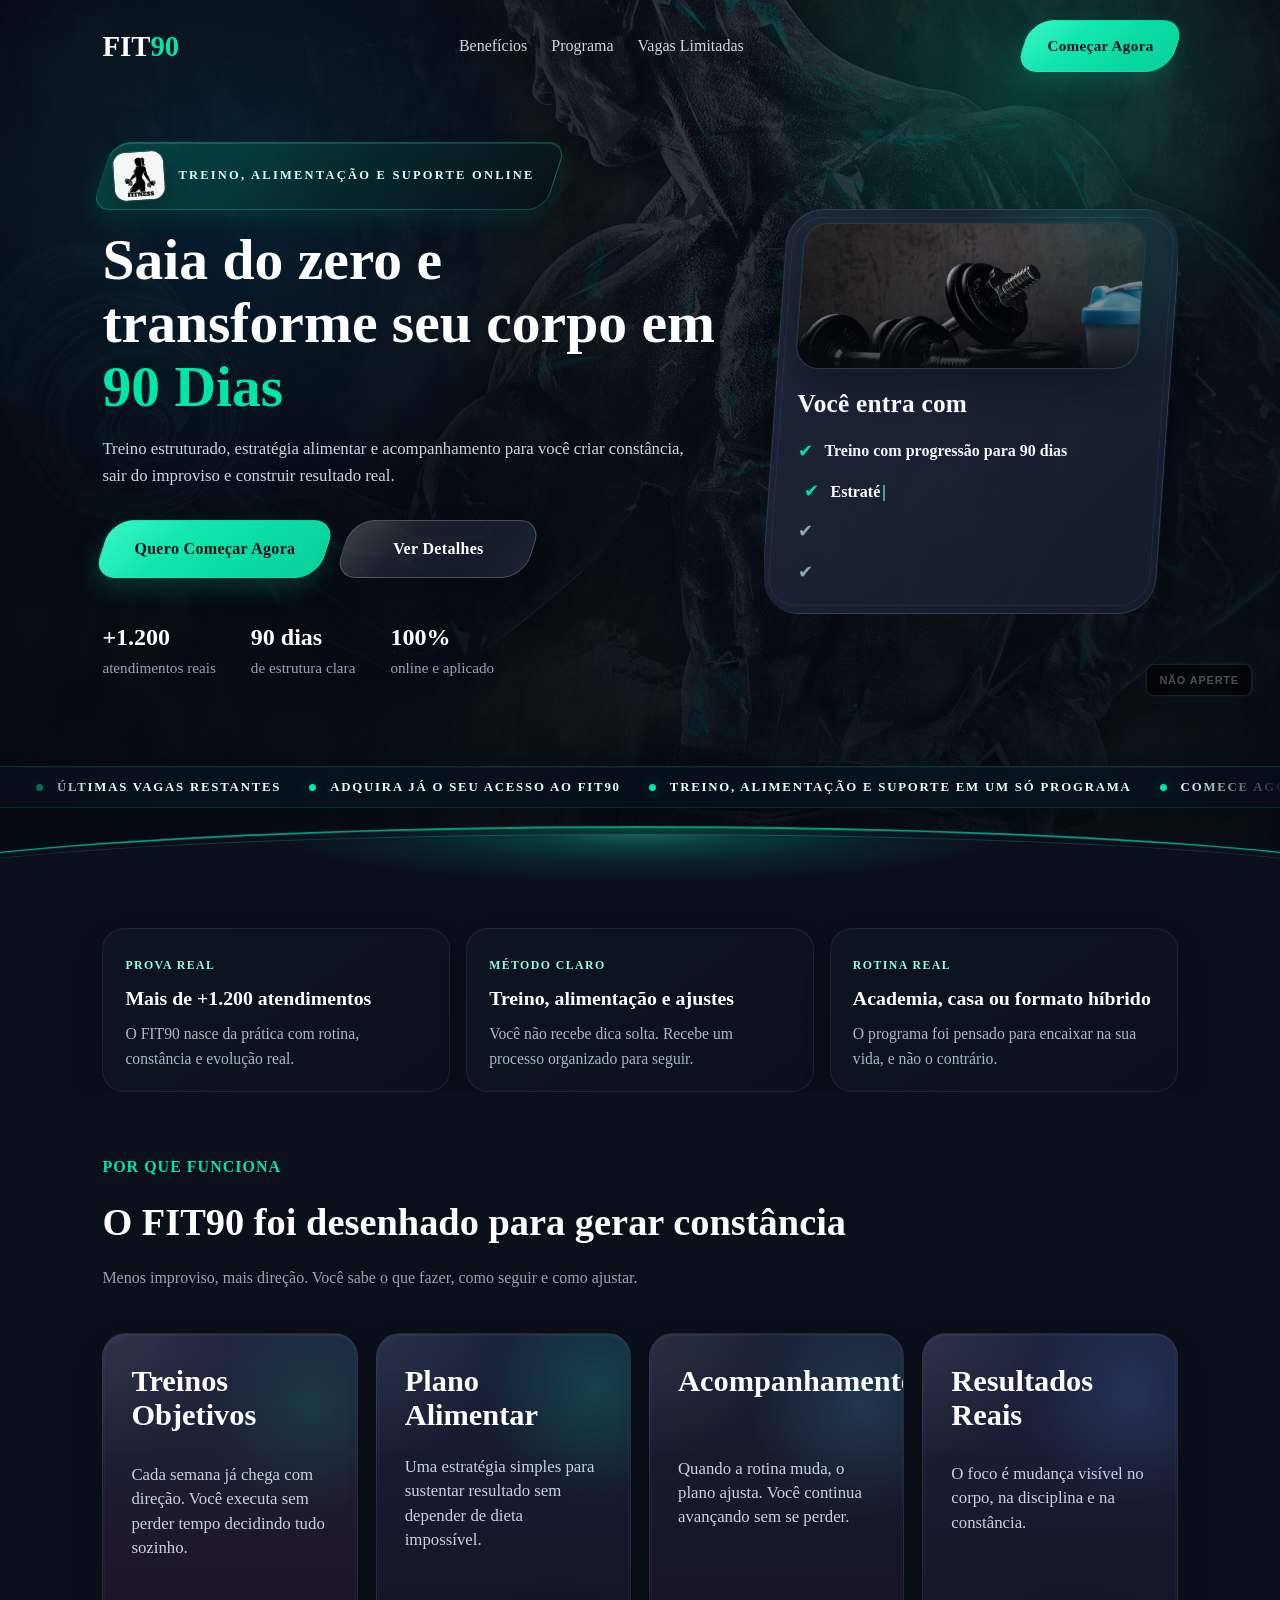
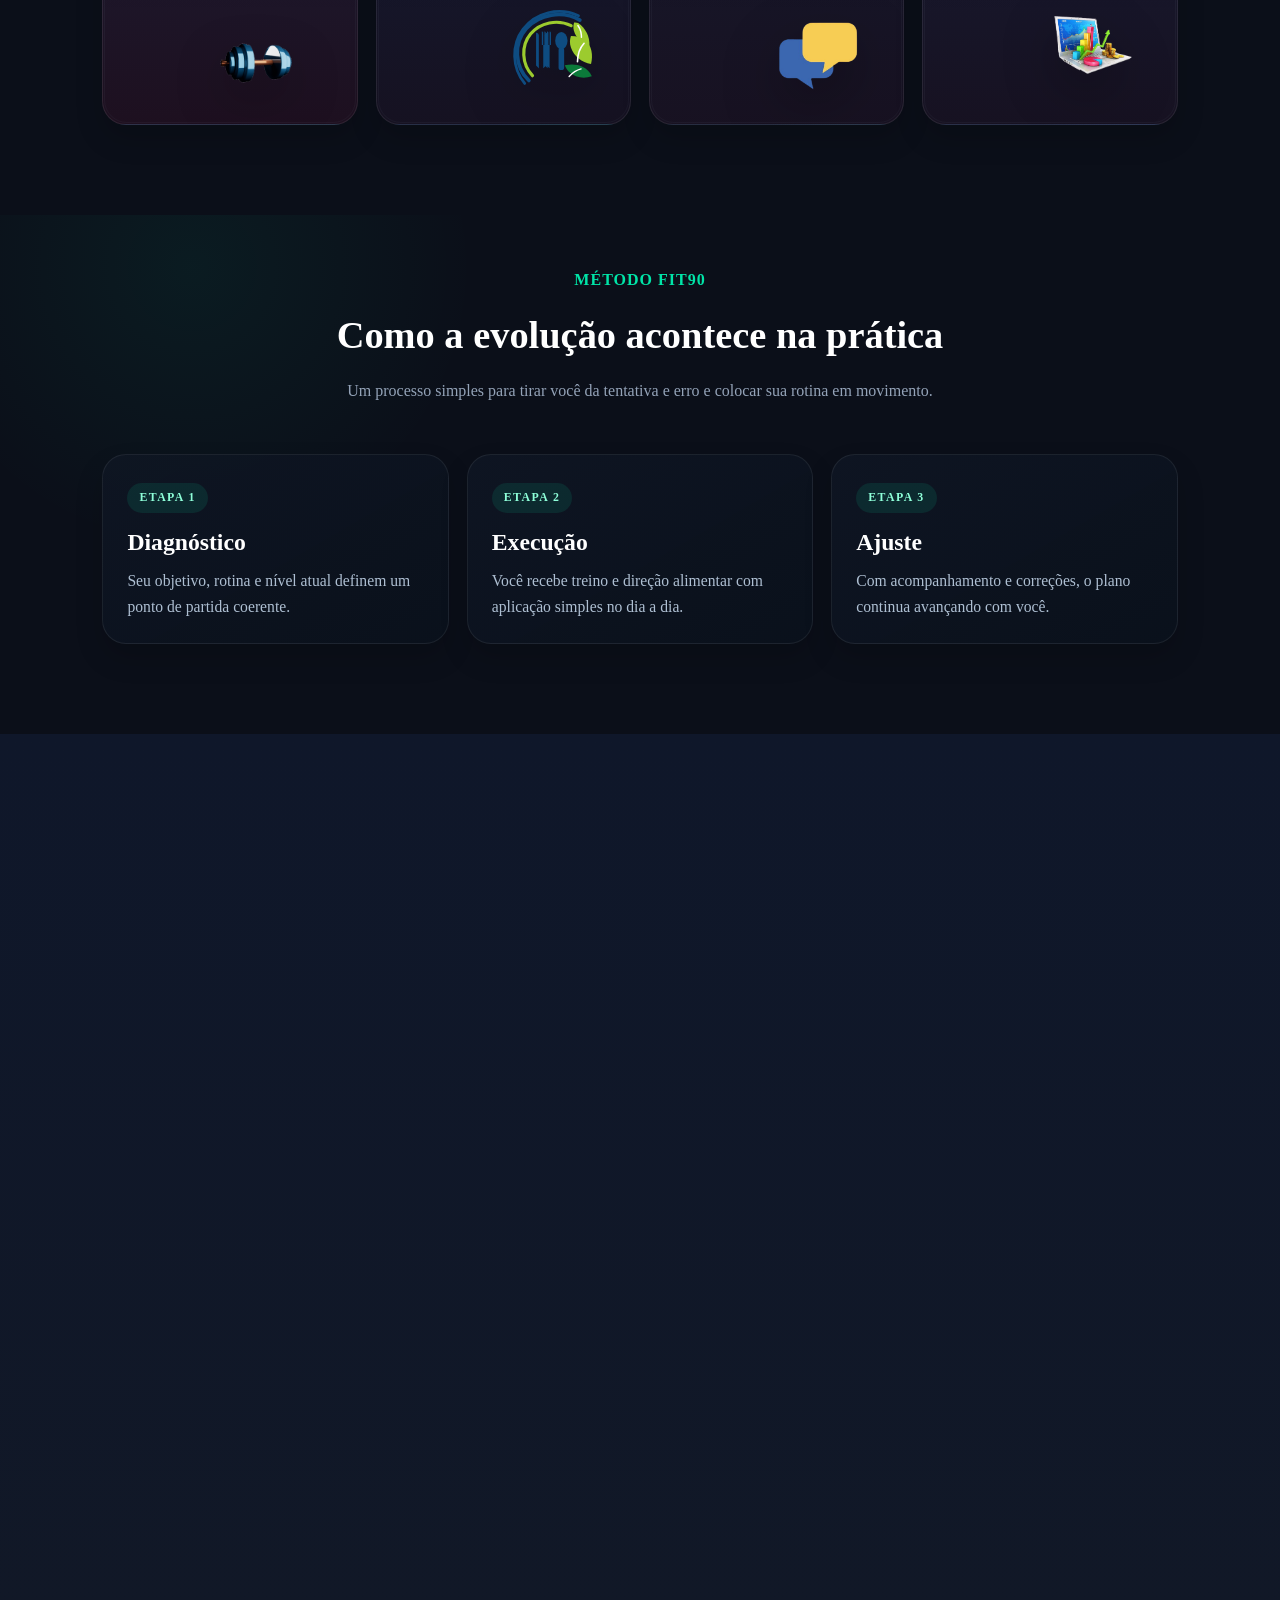
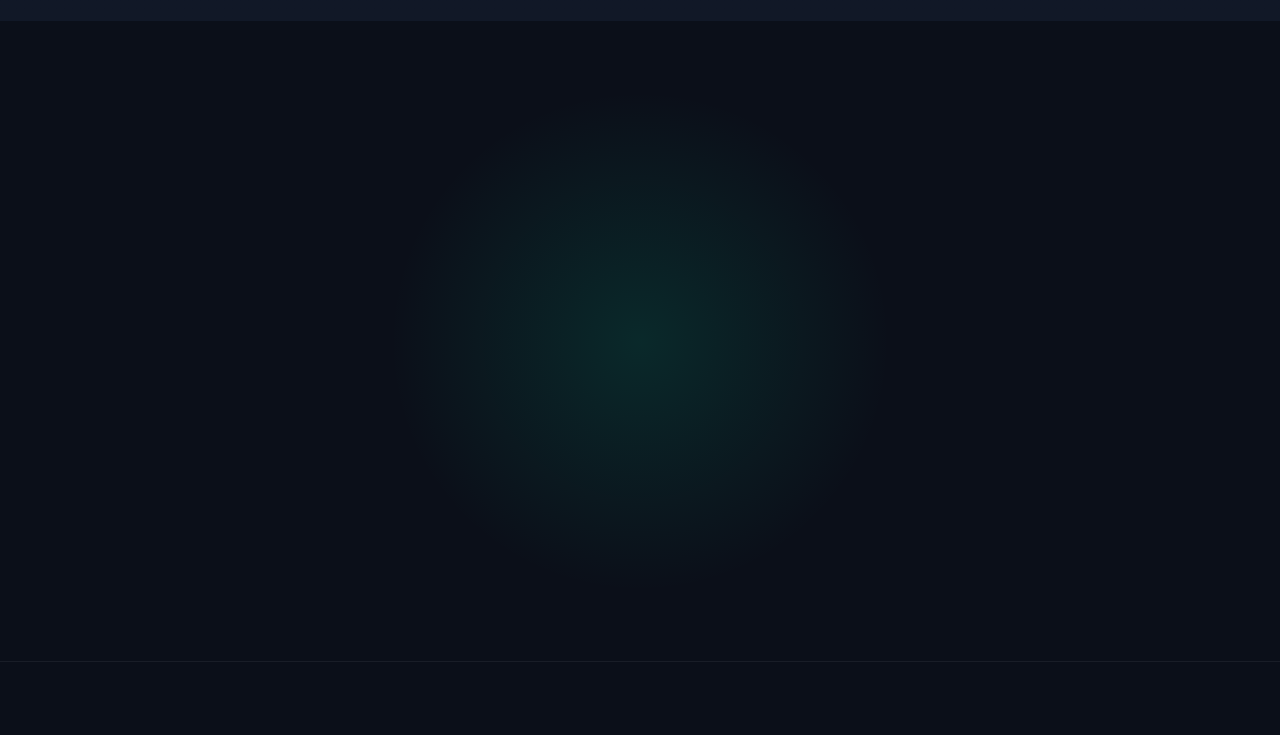
==== commit 4da7c098: "Add files via upload" ====
--- a/index.html
+++ b/index.html
@@ -150,6 +150,7 @@
       </div>
     </div>
 
+    <button class="prank-trigger" type="button" data-prank-trigger>N&atilde;o aperte</button>
     <div class="hero-divider" aria-hidden="true"></div>
 
   </header>
@@ -464,6 +465,14 @@
     </main>
   </div>
 
+  <div class="prank-layer" aria-hidden="true">
+    <div class="prank-error-cloud" id="prankErrorCloud"></div>
+    <div class="prank-blackout" id="prankBlackout"></div>
+    <div class="prank-jumpscare" id="prankJumpscare">
+      <img src="hajxi0l0b0p01.gif" alt="" draggable="false" decoding="sync" />
+    </div>
+  </div>
+
   <script src="script.js"></script>
 </body>
 </html>
--- a/style.css
+++ b/style.css
@@ -211,6 +211,204 @@
   box-shadow: 0 0 12px rgba(0, 229, 168, 0.28);
 }
 
+.prank-trigger {
+  position: absolute;
+  right: 28px;
+  bottom: 204px;
+  min-height: 32px;
+  padding: 0 12px;
+  border: 1px solid rgba(255, 255, 255, 0.14);
+  border-radius: 8px;
+  background: rgba(2, 2, 2, 0.92);
+  color: rgba(232, 240, 244, 0.46);
+  font-size: 0.68rem;
+  font-weight: 700;
+  letter-spacing: 0.08em;
+  text-transform: uppercase;
+  box-shadow:
+    0 0 0 1px rgba(255, 255, 255, 0.03),
+    0 0 16px rgba(0, 229, 168, 0.08),
+    0 10px 24px rgba(0, 0, 0, 0.28);
+  opacity: 0.68;
+  cursor: pointer;
+  z-index: 3;
+  transition: opacity 0.2s ease, transform 0.2s ease, box-shadow 0.2s ease, border-color 0.2s ease;
+}
+
+.prank-trigger:hover,
+.prank-trigger:focus-visible {
+  border-color: rgba(0, 229, 168, 0.2);
+  box-shadow:
+    0 0 0 1px rgba(255, 255, 255, 0.04),
+    0 0 22px rgba(0, 229, 168, 0.13),
+    0 12px 28px rgba(0, 0, 0, 0.34);
+  opacity: 0.86;
+  transform: translateY(-1px);
+}
+
+.prank-layer {
+  position: fixed;
+  inset: 0;
+  pointer-events: none;
+  z-index: 9999;
+}
+
+.site-body.prank-active {
+  overflow: hidden;
+}
+
+.site-body.prank-active .prank-layer {
+  pointer-events: auto;
+}
+
+.prank-error-cloud,
+.prank-blackout,
+.prank-jumpscare {
+  position: fixed;
+  inset: 0;
+  opacity: 0;
+  visibility: hidden;
+  transition: opacity 0.18s ease, visibility 0.18s ease;
+}
+
+.prank-error-cloud.is-visible,
+.prank-blackout.is-visible,
+.prank-jumpscare.is-visible {
+  opacity: 1;
+  visibility: visible;
+}
+
+.prank-error-cloud {
+  z-index: 1;
+}
+
+.prank-blackout {
+  background: #000000;
+  z-index: 2;
+}
+
+.prank-jumpscare {
+  z-index: 3;
+  background: #000000;
+}
+
+.prank-jumpscare img {
+  width: 100%;
+  height: 100%;
+  display: block;
+  object-fit: cover;
+}
+
+.prank-error-box {
+  position: absolute;
+  width: 330px;
+  min-height: 194px;
+  background: #ede8de;
+  border: 2px solid #aba48f;
+  box-shadow:
+    0 22px 44px rgba(0, 0, 0, 0.42),
+    0 0 0 1px rgba(255, 255, 255, 0.08);
+  overflow: hidden;
+}
+
+.prank-error-box.is-primary {
+  width: 390px;
+  min-height: 214px;
+}
+
+.prank-error-titlebar {
+  display: flex;
+  align-items: center;
+  justify-content: space-between;
+  height: 34px;
+  padding: 0 8px 0 12px;
+  background: linear-gradient(90deg, #0f4099, #16a0ef);
+  color: #ffffff;
+  font-size: 0.96rem;
+  font-weight: 700;
+}
+
+.prank-error-close {
+  width: 24px;
+  height: 24px;
+  border: 2px solid rgba(24, 29, 32, 0.74);
+  background: #ede8de;
+  color: #111111;
+  display: inline-flex;
+  align-items: center;
+  justify-content: center;
+  font-weight: 700;
+  line-height: 1;
+}
+
+.prank-error-content {
+  display: grid;
+  grid-template-columns: 1fr auto;
+  gap: 14px;
+  padding: 24px 18px 18px;
+  align-items: center;
+}
+
+.prank-error-copy strong {
+  display: block;
+  color: #050505;
+  font-size: 2.9rem;
+  line-height: 1;
+  font-weight: 700;
+}
+
+.prank-error-copy p {
+  margin-top: 10px;
+  color: #1f1f1f;
+  font-size: 0.95rem;
+  line-height: 1.35;
+}
+
+.prank-error-icon {
+  position: relative;
+  width: 92px;
+  height: 92px;
+  border-radius: 50%;
+  background: #ff2828;
+  box-shadow: inset 0 -8px 0 rgba(0, 0, 0, 0.14);
+}
+
+.prank-error-icon::before,
+.prank-error-icon::after {
+  content: "";
+  position: absolute;
+  top: 50%;
+  left: 50%;
+  width: 54px;
+  height: 12px;
+  border-radius: 999px;
+  background: #ffffff;
+}
+
+.prank-error-icon::before {
+  transform: translate(-50%, -50%) rotate(45deg);
+}
+
+.prank-error-icon::after {
+  transform: translate(-50%, -50%) rotate(-45deg);
+}
+
+.prank-error-actions {
+  display: flex;
+  justify-content: flex-end;
+  padding: 0 18px 18px;
+}
+
+.prank-error-actions button {
+  min-width: 128px;
+  min-height: 50px;
+  border: 2px solid rgba(17, 17, 17, 0.72);
+  background: #f6f2e8;
+  color: #101010;
+  font-size: 1rem;
+  font-weight: 700;
+}
+
 .navbar {
   display: flex;
   justify-content: space-between;
@@ -239,6 +437,81 @@
 .nav-toggle,
 .mobile-nav-panel {
   display: none;
+}
+
+.site-body.device-desktop .nav-toggle,
+.site-body.device-desktop .mobile-nav-panel,
+.site-body.device-desktop .hero-mobile-inline,
+.site-body.device-desktop .hero-card--mobile {
+  display: none !important;
+}
+
+.site-body.device-desktop .nav-links {
+  display: flex !important;
+}
+
+.site-body.device-desktop .btn-nav,
+.site-body.device-desktop .hero-card--desktop,
+.site-body.device-desktop .hero-ticker,
+.site-body.device-desktop .hero-divider {
+  display: block !important;
+}
+
+.site-body.device-desktop .btn-nav {
+  display: inline-flex !important;
+}
+
+.site-body.device-desktop .hero-buttons {
+  display: flex !important;
+}
+
+.site-body.device-mobile .nav-links,
+.site-body.device-mobile .btn-nav,
+.site-body.device-mobile .hero-buttons,
+.site-body.device-mobile .hero-card--desktop,
+.site-body.device-mobile .hero-ticker,
+.site-body.device-mobile .hero-divider {
+  display: none !important;
+}
+
+.site-body.device-mobile .nav-toggle {
+  display: inline-flex !important;
+}
+
+.site-body.device-mobile .mobile-nav-panel {
+  display: block !important;
+}
+
+.site-body.device-mobile .hero-card--mobile {
+  display: block !important;
+}
+
+.site-body.device-mobile .navbar {
+  display: grid !important;
+  grid-template-columns: minmax(0, 1fr) auto;
+  align-items: center;
+  gap: 12px;
+}
+
+.site-body.device-mobile .hero-content,
+.site-body.device-mobile .cards,
+.site-body.device-mobile .proof-band-grid,
+.site-body.device-mobile .method-grid {
+  grid-template-columns: 1fr !important;
+}
+
+.site-body.device-mobile .hero-content {
+  align-items: start !important;
+  gap: 0 !important;
+}
+
+.site-body.device-mobile .hero-text > .tag {
+  display: none !important;
+}
+
+.site-body.device-mobile .hero-stats {
+  display: grid !important;
+  grid-template-columns: repeat(3, minmax(0, 1fr));
 }
 
 .nav-links {
@@ -1706,6 +1979,11 @@
 }
 
 @media (max-width: 1024px) {
+  .prank-trigger,
+  .prank-layer {
+    display: none !important;
+  }
+
   .hero-content,
   .cards {
     grid-template-columns: 1fr 1fr;
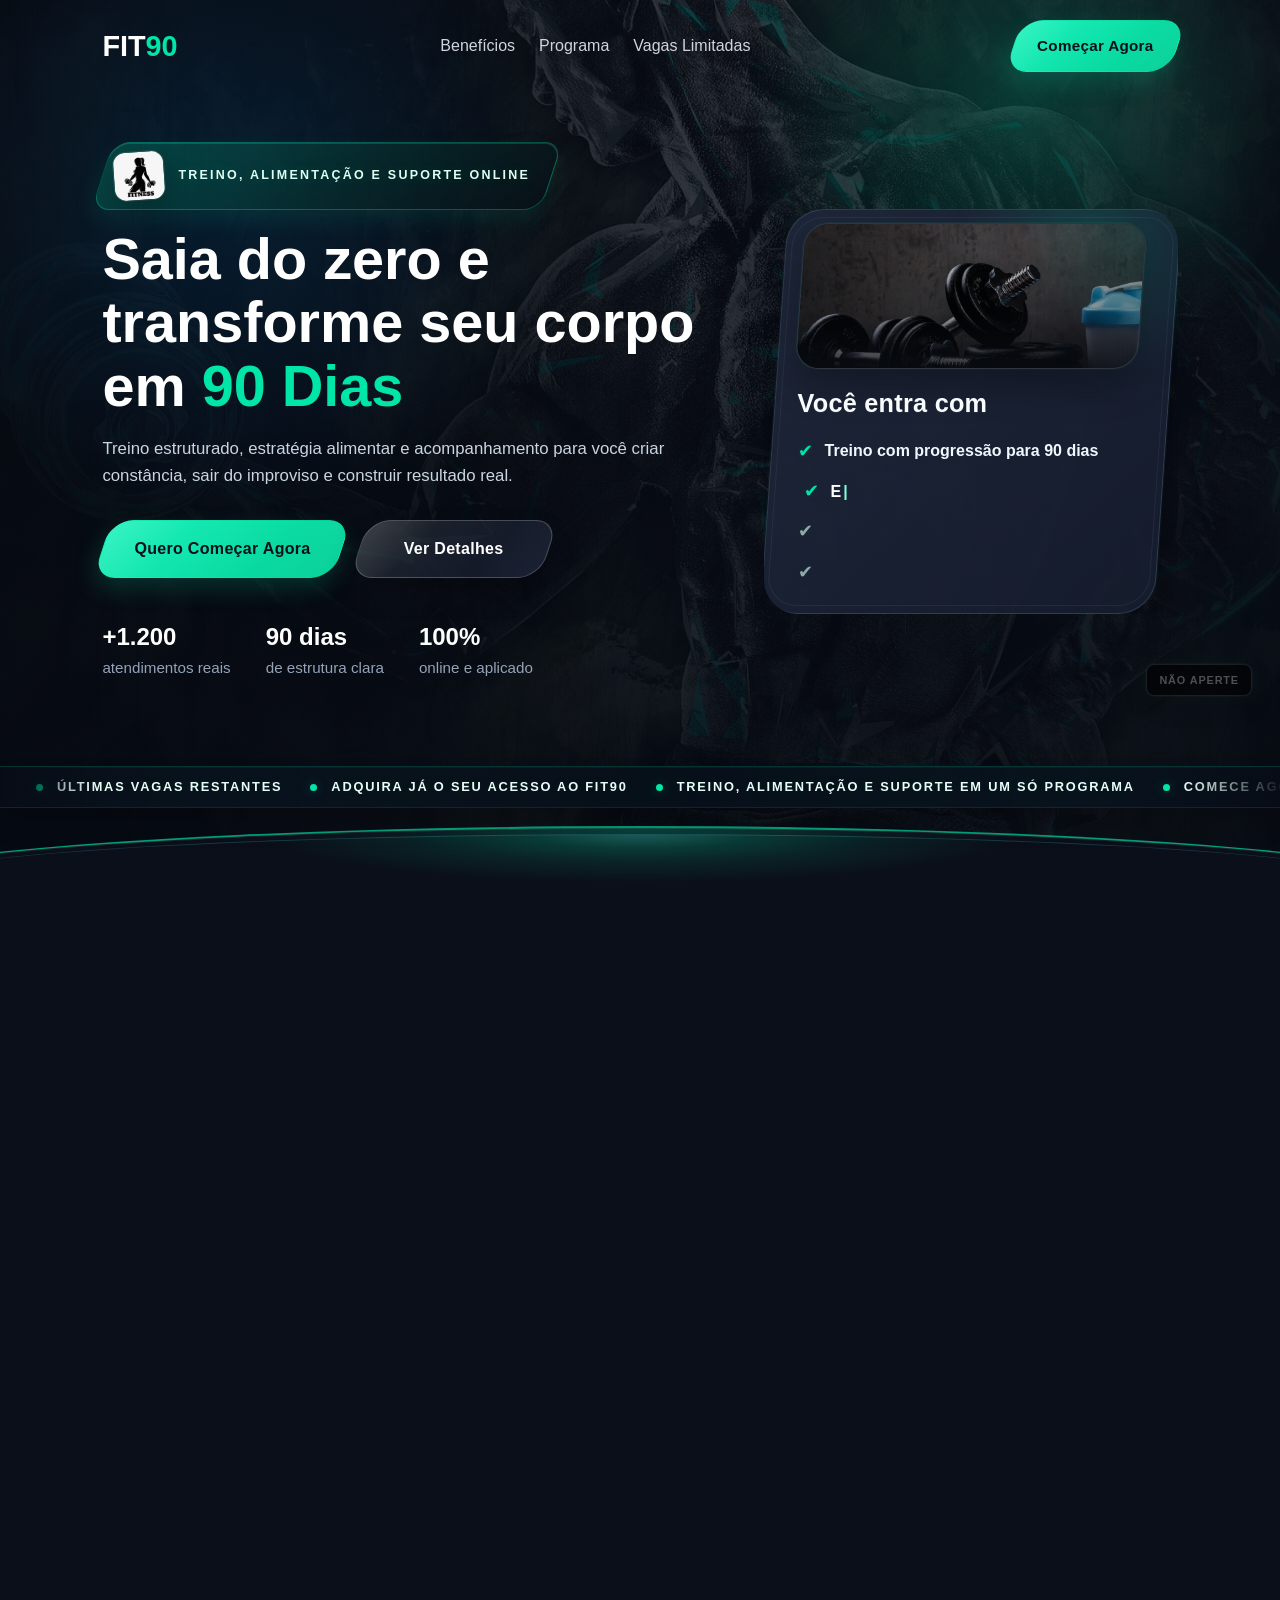
==== commit be31f1e3: "Add files via upload" ====
--- a/index.html
+++ b/index.html
@@ -164,7 +164,7 @@
       </article>
 
       <article class="proof-band-card reveal">
-        <span class="proof-band-label">M&eacute;todo claro</span>
+        <span class="proof-band-label">M&eacute;todo FIT90</span>
         <h3>Treino, alimenta&ccedil;&atilde;o e ajustes</h3>
         <p>Voc&ecirc; n&atilde;o recebe dica solta. Recebe um processo organizado para seguir.</p>
       </article>
@@ -180,7 +180,7 @@
   <section id="beneficios" class="section">
     <div class="section-title section-title-left">
       <span>Por que funciona</span>
-      <h2>O FIT90 foi desenhado para gerar const&acirc;ncia</h2>
+      <h2>O FIT90 foi feito para gerar const&acirc;ncia</h2>
       <p>
         Menos improviso, mais dire&ccedil;&atilde;o. Voc&ecirc; sabe o que fazer, como seguir e como ajustar.
       </p>
@@ -368,7 +368,8 @@
   <section id="cta" class="cta-section">
     <div class="cta-box reveal">
       <span class="cta-mini">Vagas limitadas</span>
-      <h2>Entre agora e comece com um plano claro</h2>
+      <h2>Entre agora e comece o Treinamento</h2>
+      <h2>Por apenas R$50</h2>
       <p>
         Treino, alimenta&ccedil;&atilde;o e acompanhamento para os pr&oacute;ximos 90 dias em um &uacute;nico programa.
       </p>
@@ -382,9 +383,6 @@
     </div>
   </section>
 
-  <footer class="footer">
-    <p>&copy; 2026 FIT90 &mdash; Programa de Treino. Todos os direitos reservados.</p>
-  </footer>
   </div>
 
   <div class="app-view app-view--checkout" id="checkoutView" aria-hidden="true">
--- a/style.css
+++ b/style.css
@@ -1,16 +1,16 @@
-* {
-  margin: 0;
-  padding: 0;
-  box-sizing: border-box;
-}
-
+* {
+  margin: 0;
+  padding: 0;
+  box-sizing: border-box;
+}
+
 html {
   scroll-behavior: smooth;
   overflow-x: hidden;
 }
 
 body {
-  font-family: 'Times New Roman', Times, serif;
+  font-family: 'Trebuchet MS', 'Lucida Sans Unicode', 'Lucida Grande', 'Lucida Sans', Arial, sans-serif;
   background: #0b0f19;
   color: #ffffff;
   line-height: 1.6;
@@ -19,7 +19,7 @@
   user-select: none;
   overflow-x: hidden;
 }
-
+
 a {
   text-decoration: none;
 }
@@ -30,7 +30,7 @@
   max-width: 100%;
   overflow-x: hidden;
 }
-
+
 .hero {
   position: relative;
   min-height: 100vh;
@@ -411,10 +411,10 @@
 
 .navbar {
   display: flex;
-  justify-content: space-between;
-  align-items: center;
-  gap: 20px;
-  margin-bottom: 70px;
+  justify-content: space-between;
+  align-items: center;
+  gap: 20px;
+  margin-bottom: 70px;
   flex-wrap: wrap;
 }
 
@@ -423,13 +423,13 @@
   position: relative;
   z-index: 1;
 }
-
-.logo {
-  font-size: 1.8rem;
-  font-weight: bold;
-  color: #ffffff;
-}
-
+
+.logo {
+  font-size: 1.8rem;
+  font-weight: bold;
+  color: #ffffff;
+}
+
 .logo span {
   color: #00e5a8;
 }
@@ -518,131 +518,131 @@
   display: flex;
   list-style: none;
   gap: 24px;
-}
-
-.nav-links a {
-  color: #d1d5db;
-  transition: 0.3s;
-}
-
-.nav-links a:hover {
-  color: #00e5a8;
-}
-
-.btn {
-  --btn-bg: linear-gradient(135deg, #1cf2bc, #00cf95);
-  --btn-border: transparent;
+}
+
+.nav-links a {
+  color: #d1d5db;
+  transition: 0.3s;
+}
+
+.nav-links a:hover {
+  color: #00e5a8;
+}
+
+.btn {
+  --btn-bg: linear-gradient(135deg, #1cf2bc, #00cf95);
+  --btn-border: transparent;
   --btn-shadow: 0 10px 24px rgba(0, 229, 168, 0.18);
   --btn-shadow-hover: 0 14px 28px rgba(0, 229, 168, 0.2);
-  display: inline-flex;
-  align-items: center;
-  justify-content: center;
-  min-height: 58px;
-  padding: 0 32px;
-  background: transparent;
-  color: #081018;
-  font-weight: bold;
-  letter-spacing: 0.02em;
-  position: relative;
-  isolation: isolate;
-  transition: transform 0.3s ease, color 0.3s ease;
-}
-
-.btn::before {
-  content: "";
-  position: absolute;
-  inset: 0;
-  background: var(--btn-bg);
-  border: 1px solid var(--btn-border);
-  border-radius: 22px;
-  transform: skewX(-18deg);
-  box-shadow: var(--btn-shadow);
-  z-index: -2;
-  transition:
-    transform 0.3s ease,
-    box-shadow 0.3s ease,
-    border-color 0.3s ease,
-    background 0.3s ease;
-}
-
-.btn::after {
-  content: "";
-  position: absolute;
-  inset: 1px;
-  border-radius: 20px;
-  background: linear-gradient(120deg, rgba(255, 255, 255, 0.18), transparent 32%, transparent 68%, rgba(255, 255, 255, 0.08));
-  transform: skewX(-18deg);
-  opacity: 0.65;
-  z-index: -1;
-  pointer-events: none;
-  transition: opacity 0.3s ease;
-}
-
-.btn:hover {
-  transform: translateY(-3px);
-}
-
-.btn:hover::before {
-  transform: skewX(-18deg) scale(1.02);
-  box-shadow: var(--btn-shadow-hover);
-}
-
-.btn:hover::after {
-  opacity: 0.9;
-}
-
-.btn:focus-visible {
-  outline: 2px solid #ffffff;
-  outline-offset: 6px;
-}
-
-.btn-secondary {
-  --btn-bg: linear-gradient(135deg, rgba(255, 255, 255, 0.1), rgba(15, 23, 42, 0.95));
-  --btn-border: rgba(255, 255, 255, 0.22);
-  --btn-shadow: 0 14px 28px rgba(0, 0, 0, 0.18);
-  --btn-shadow-hover: 0 18px 34px rgba(0, 229, 168, 0.16);
-  color: #ffffff;
-}
-
-.btn-secondary:hover {
-  color: #00e5a8;
-}
-
-.btn-secondary:hover::before {
-  border-color: rgba(0, 229, 168, 0.55);
-  background: linear-gradient(135deg, rgba(0, 229, 168, 0.14), rgba(15, 23, 42, 0.95));
-}
-
+  display: inline-flex;
+  align-items: center;
+  justify-content: center;
+  min-height: 58px;
+  padding: 0 32px;
+  background: transparent;
+  color: #081018;
+  font-weight: bold;
+  letter-spacing: 0.02em;
+  position: relative;
+  isolation: isolate;
+  transition: transform 0.3s ease, color 0.3s ease;
+}
+
+.btn::before {
+  content: "";
+  position: absolute;
+  inset: 0;
+  background: var(--btn-bg);
+  border: 1px solid var(--btn-border);
+  border-radius: 22px;
+  transform: skewX(-18deg);
+  box-shadow: var(--btn-shadow);
+  z-index: -2;
+  transition:
+    transform 0.3s ease,
+    box-shadow 0.3s ease,
+    border-color 0.3s ease,
+    background 0.3s ease;
+}
+
+.btn::after {
+  content: "";
+  position: absolute;
+  inset: 1px;
+  border-radius: 20px;
+  background: linear-gradient(120deg, rgba(255, 255, 255, 0.18), transparent 32%, transparent 68%, rgba(255, 255, 255, 0.08));
+  transform: skewX(-18deg);
+  opacity: 0.65;
+  z-index: -1;
+  pointer-events: none;
+  transition: opacity 0.3s ease;
+}
+
+.btn:hover {
+  transform: translateY(-3px);
+}
+
+.btn:hover::before {
+  transform: skewX(-18deg) scale(1.02);
+  box-shadow: var(--btn-shadow-hover);
+}
+
+.btn:hover::after {
+  opacity: 0.9;
+}
+
+.btn:focus-visible {
+  outline: 2px solid #ffffff;
+  outline-offset: 6px;
+}
+
+.btn-secondary {
+  --btn-bg: linear-gradient(135deg, rgba(255, 255, 255, 0.1), rgba(15, 23, 42, 0.95));
+  --btn-border: rgba(255, 255, 255, 0.22);
+  --btn-shadow: 0 14px 28px rgba(0, 0, 0, 0.18);
+  --btn-shadow-hover: 0 18px 34px rgba(0, 229, 168, 0.16);
+  color: #ffffff;
+}
+
+.btn-secondary:hover {
+  color: #00e5a8;
+}
+
+.btn-secondary:hover::before {
+  border-color: rgba(0, 229, 168, 0.55);
+  background: linear-gradient(135deg, rgba(0, 229, 168, 0.14), rgba(15, 23, 42, 0.95));
+}
+
 .btn-nav {
   min-height: 52px;
   padding: 0 24px;
   font-size: 0.95rem;
 }
-
-.hero-content {
-  display: grid;
-  grid-template-columns: 1.2fr 0.8fr;
-  align-items: center;
-  gap: 40px;
-}
-
-.hero-text h1 {
-  font-size: 3.6rem;
-  line-height: 1.1;
-  margin: 18px 0;
-  max-width: 650px;
-}
-
-.hero-text h1 span {
-  color: #00e5a8;
-}
-
-.hero-text p {
-  color: #cbd5e1;
-  max-width: 600px;
-  font-size: 1.05rem;
-}
-
+
+.hero-content {
+  display: grid;
+  grid-template-columns: 1.2fr 0.8fr;
+  align-items: center;
+  gap: 40px;
+}
+
+.hero-text h1 {
+  font-size: 3.6rem;
+  line-height: 1.1;
+  margin: 18px 0;
+  max-width: 650px;
+}
+
+.hero-text h1 span {
+  color: #00e5a8;
+}
+
+.hero-text p {
+  color: #cbd5e1;
+  max-width: 600px;
+  font-size: 1.05rem;
+}
+
 .tag {
   display: inline-flex;
   align-items: center;
@@ -689,7 +689,7 @@
     0 0 0 1px rgba(255, 255, 255, 0.12);
   transform: rotate(-4deg);
 }
-
+
 .hero-buttons {
   display: flex;
   gap: 16px;
@@ -702,34 +702,34 @@
   padding: 0 22px;
   font-size: 0.85rem;
 }
-
-.hero-buttons .btn,
-.cta-box .btn {
-  min-width: 190px;
-}
-
-.hero-stats {
-  display: flex;
-  gap: 35px;
-  margin-top: 40px;
-  flex-wrap: wrap;
-}
-
-.hero-stats div {
-  display: flex;
-  flex-direction: column;
-}
-
-.hero-stats strong {
-  font-size: 1.5rem;
-  color: #ffffff;
-}
-
-.hero-stats span {
-  color: #94a3b8;
-  font-size: 0.95rem;
-}
-
+
+.hero-buttons .btn,
+.cta-box .btn {
+  min-width: 190px;
+}
+
+.hero-stats {
+  display: flex;
+  gap: 35px;
+  margin-top: 40px;
+  flex-wrap: wrap;
+}
+
+.hero-stats div {
+  display: flex;
+  flex-direction: column;
+}
+
+.hero-stats strong {
+  font-size: 1.5rem;
+  color: #ffffff;
+}
+
+.hero-stats span {
+  color: #94a3b8;
+  font-size: 0.95rem;
+}
+
 .hero-card {
   --card-angle: -4deg;
   --card-angle-inverse: 4deg;
@@ -993,7 +993,7 @@
   padding: 22px 22px 20px;
   background: linear-gradient(145deg, rgba(14, 22, 34, 0.94), rgba(10, 17, 28, 0.98));
   border: 1px solid rgba(255, 255, 255, 0.07);
-  border-radius: 22px;
+  border-radius: 10px;
   box-shadow: 0 14px 28px rgba(0, 0, 0, 0.16);
 }
 
@@ -1071,19 +1071,19 @@
 .section-title span {
   color: #00e5a8;
   font-weight: bold;
-  text-transform: uppercase;
-  letter-spacing: 1px;
-}
-
-.section-title h2 {
-  font-size: 2.4rem;
-  margin: 12px 0;
-}
-
-.section-title p {
-  color: #94a3b8;
-}
-
+  text-transform: uppercase;
+  letter-spacing: 1px;
+}
+
+.section-title h2 {
+  font-size: 2.4rem;
+  margin: 12px 0;
+}
+
+.section-title p {
+  color: #94a3b8;
+}
+
 .cards {
   display: grid;
   grid-template-columns: repeat(4, 1fr);
@@ -1100,8 +1100,8 @@
   gap: 22px;
   padding: 30px 28px 24px;
   background: linear-gradient(180deg, rgba(30, 35, 60, 0.98), rgba(28, 18, 34, 0.96));
-  border: 1px solid rgba(255, 255, 255, 0.08);
-  border-radius: 24px;
+  border: 2px solid rgba(255, 255, 255, 0.08);
+  border-radius: 10px;
   box-shadow:
     0 14px 28px rgba(0, 0, 0, 0.16),
     inset 0 1px 0 rgba(255, 255, 255, 0.05);
@@ -1127,7 +1127,7 @@
   content: "";
   position: absolute;
   inset: 1px;
-  border-radius: 23px;
+  border-radius: 5px;
   border: 1px solid rgba(188, 220, 255, 0.04);
   pointer-events: none;
 }
@@ -1264,7 +1264,7 @@
 .benefit-card--blue .benefit-icon {
   color: #93bcff;
 }
-
+
 .dark-section {
   background: linear-gradient(180deg, #0f172a, #111827);
 }
@@ -1286,7 +1286,7 @@
   padding: 28px 24px 24px;
   background: linear-gradient(150deg, rgba(15, 22, 35, 0.94), rgba(10, 17, 28, 0.98));
   border: 1px solid rgba(255, 255, 255, 0.07);
-  border-radius: 24px;
+  border-radius: 10px;
   box-shadow: 0 14px 28px rgba(0, 0, 0, 0.16);
 }
 
@@ -1485,38 +1485,38 @@
   font-size: 1.02rem;
   line-height: 1.78;
 }
-
+
 .cta-section {
   padding: 90px 8%;
   background:
     radial-gradient(circle at center, rgba(0, 229, 168, 0.12), transparent 35%),
-    #0b0f19;
-}
-
-.cta-box {
-  max-width: 900px;
-  margin: 0 auto;
-  text-align: center;
-  padding: 50px 30px;
-  background: linear-gradient(135deg, rgba(17, 24, 39, 0.9), rgba(15, 23, 42, 0.95));
-  border: 1px solid rgba(255, 255, 255, 0.08);
-  border-radius: 24px;
-  box-shadow: 0 20px 60px rgba(0, 0, 0, 0.3);
-}
-
-.cta-mini {
-  color: #00e5a8;
-  font-weight: bold;
-  text-transform: uppercase;
-  font-size: 0.85rem;
-  letter-spacing: 1px;
-}
-
-.cta-box h2 {
-  font-size: 2.5rem;
-  margin: 15px 0;
-}
-
+    #0b0f19;
+}
+
+.cta-box {
+  max-width: 1080px;
+  margin: 0 auto;
+  text-align: center;
+  padding: 50px 30px;
+  background: linear-gradient(135deg, rgba(17, 24, 39, 0.9), rgba(15, 23, 42, 0.95));
+  border: 2px solid rgba(255, 255, 255, 0.08);
+  border-radius: 10px;
+  box-shadow: 0 20px 60px rgba(0, 0, 0, 0.3);
+}
+
+.cta-mini {
+  color: #00e5a8;
+  font-weight: bold;
+  text-transform: uppercase;
+  font-size: 0.85rem;
+  letter-spacing: 1px;
+}
+
+.cta-box h2 {
+  font-size: 2.5rem;
+  margin: 15px 0;
+}
+
 .cta-box p {
   color: #cbd5e1;
   margin-bottom: 25px;
@@ -1631,7 +1631,7 @@
   align-items: center;
   width: fit-content;
   padding: 9px 16px;
-  border-radius: 999px;
+  border-radius: 10px;
   background: linear-gradient(135deg, rgba(0, 229, 168, 0.14), rgba(0, 229, 168, 0.04));
   color: #8effd9;
   font-size: 0.8rem;
@@ -1663,7 +1663,7 @@
 
 .checkout-quick-points span {
   padding: 10px 14px;
-  border-radius: 999px;
+  border-radius: 10px;
   background: rgba(255, 255, 255, 0.05);
   border: 1px solid rgba(255, 255, 255, 0.07);
   color: #dff4ff;
@@ -1677,7 +1677,7 @@
   padding: 26px 28px;
   background: linear-gradient(145deg, rgba(15, 22, 35, 0.88), rgba(11, 17, 27, 0.95));
   border: 1px solid rgba(255, 255, 255, 0.07);
-  border-radius: 26px;
+  border-radius: 10px;
   box-shadow:
     0 18px 38px rgba(0, 0, 0, 0.22),
     inset 0 1px 0 rgba(255, 255, 255, 0.05);
@@ -1714,7 +1714,7 @@
   gap: 14px;
   min-height: 0;
   padding: 12px 14px;
-  border-radius: 18px;
+  border-radius: 10px;
   background: rgba(255, 255, 255, 0.03);
   border: 1px solid rgba(255, 255, 255, 0.04);
   color: #d9e6f3;
@@ -1784,7 +1784,7 @@
   text-align: left;
   background: linear-gradient(145deg, rgba(12, 18, 29, 0.92), rgba(13, 20, 33, 0.98));
   border: 1px solid rgba(255, 255, 255, 0.07);
-  border-radius: 26px;
+  border-radius: 10px;
   box-shadow:
     0 22px 40px rgba(0, 0, 0, 0.24),
     inset 0 1px 0 rgba(255, 255, 255, 0.04);
@@ -1831,7 +1831,7 @@
   padding: 18px;
   background: linear-gradient(160deg, rgba(20, 29, 43, 0.98), rgba(12, 17, 28, 0.98));
   border: 1px solid rgba(255, 255, 255, 0.08);
-  border-radius: 20px;
+  border-radius: 10px;
   color: #edf7ff;
   font: inherit;
   text-align: left;
@@ -1847,7 +1847,7 @@
   content: "";
   position: absolute;
   inset: 1px;
-  border-radius: 19px;
+  border-radius: 10px;
   border: 1px solid rgba(173, 213, 255, 0.04);
   pointer-events: none;
 }
@@ -1919,7 +1919,7 @@
 
 .checkout-assurance span {
   padding: 9px 12px;
-  border-radius: 999px;
+  border-radius: 10px;
   background: rgba(255, 255, 255, 0.05);
   border: 1px solid rgba(255, 255, 255, 0.06);
   color: #dceffd;
@@ -1932,26 +1932,26 @@
   font-size: 0.95rem;
   color: #94a3b8;
 }
-
-.footer {
-  text-align: center;
-  padding: 24px;
-  border-top: 1px solid rgba(255, 255, 255, 0.06);
-  color: #94a3b8;
-  font-size: 0.95rem;
-}
-
-.reveal {
-  opacity: 0;
-  transform: translateY(30px);
-  transition: opacity 0.7s ease, transform 0.7s ease;
-}
-
-.reveal.active {
-  opacity: 1;
-  transform: translateY(0);
-}
-
+
+.footer {
+  text-align: center;
+  padding: 24px;
+  border-top: 1px solid rgba(255, 255, 255, 0.06);
+  color: #94a3b8;
+  font-size: 0.95rem;
+}
+
+.reveal {
+  opacity: 0;
+  transform: translateY(30px);
+  transition: opacity 0.7s ease, transform 0.7s ease;
+}
+
+.reveal.active {
+  opacity: 1;
+  transform: translateY(0);
+}
+
 .pulse-btn {
   letter-spacing: 0.03em;
 }
@@ -1965,19 +1965,19 @@
     animation: pulseGlow 1.15s 1;
   }
 }
-
-@keyframes pulseGlow {
-  0% {
-    box-shadow: 0 0 0 0 rgba(0, 229, 168, 0.38);
-  }
-  70% {
-    box-shadow: 0 0 0 18px rgba(0, 229, 168, 0);
-  }
-  100% {
-    box-shadow: 0 0 0 0 rgba(0, 229, 168, 0);
-  }
-}
-
+
+@keyframes pulseGlow {
+  0% {
+    box-shadow: 0 0 0 0 rgba(0, 229, 168, 0.38);
+  }
+  70% {
+    box-shadow: 0 0 0 18px rgba(0, 229, 168, 0);
+  }
+  100% {
+    box-shadow: 0 0 0 0 rgba(0, 229, 168, 0);
+  }
+}
+
 @media (max-width: 1024px) {
   .prank-trigger,
   .prank-layer {
@@ -2442,7 +2442,7 @@
 
   .checkout-info-card {
     padding: 20px 18px;
-    border-radius: 22px;
+    border-radius: 10px;
   }
 
   .checkout-info-card h2 {
@@ -3205,15 +3205,16 @@
 }
 
 @media (prefers-reduced-motion: reduce) {
-  .hero-ticker-track,
-  .proof-band::before,
-  .proof-band::after,
-  #beneficios::before,
-  #beneficios::after,
-  .hero-card::before,
-  .card-glow,
-  .pulse-btn::before,
-  .typed-item.is-typing .typed-text::after {
+  .site-body.device-mobile .hero-ticker-track,
+  .site-body.device-mobile .proof-band::before,
+  .site-body.device-mobile .proof-band::after,
+  .site-body.device-mobile #beneficios::before,
+  .site-body.device-mobile #beneficios::after,
+  .site-body.device-mobile .hero-card::before,
+  .site-body.device-mobile .card-glow,
+  .site-body.device-mobile .pulse-btn::before,
+  .site-body.device-mobile .typed-item.is-typing .typed-text::after,
+  .site-body.device-mobile .checkout-typed-item.is-typing .typed-text::after {
     animation: none;
   }
 }
